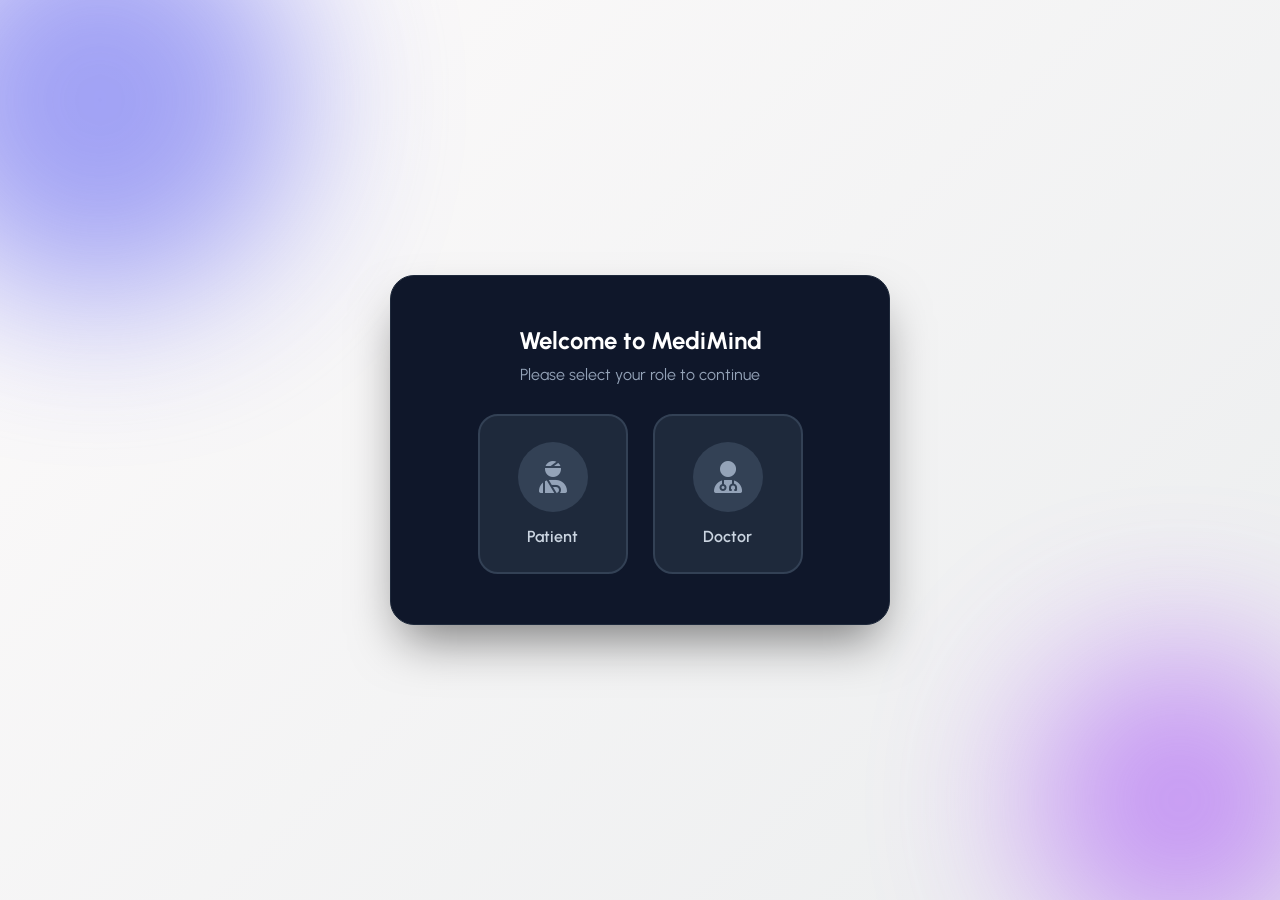
==== index.html @ 2a97b558 "login ui" ====
<!DOCTYPE html>
<html lang="en">

<head>
    <meta charset="UTF-8" />
    <meta name="viewport" content="width=device-width, initial-scale=1.0" />
    <title>MediMind | Health Dashboard</title>
    <link href="https://fonts.googleapis.com/css2?family=Urbanist:wght@400;500;600;700;800&display=swap"
        rel="stylesheet" />
    <link rel="stylesheet" href="https://cdnjs.cloudflare.com/ajax/libs/font-awesome/6.4.0/css/all.min.css" />
    <link rel="stylesheet" href="style.css" />
    <script src="https://cdn.jsdelivr.net/npm/chart.js"></script>
</head>

<body>
    <div class="app-background">
        <div class="glass-orb orb-1"></div>
        <div class="glass-orb orb-2"></div>
    </div>

    <!-- LOGIN SCREEN - REFRESHED -->
    <!-- LANDING / ROLE SELECTION SCREEN -->
    <div id="landing-view"
        style="display: flex; flex-direction: column; align-items: center; justify-content: center; height: 100vh; width: 100vw; position: absolute; top: 0; left: 0; z-index: 2000;">
        <div class="landing-card">
            <h2 style="color: white; margin-bottom: 10px; font-weight: 700;">Welcome to MediMind</h2>
            <p style="color: #94a3b8; margin-bottom: 30px;">Please select your role to continue</p>

            <div class="landing-options">
                <div class="landing-role-btn" onclick="selectInitialRole('patient')">
                    <div class="icon-circle">
                        <i class="fas fa-user-injured"></i>
                    </div>
                    <div class="landing-role-title">Patient</div>
                </div>
                <div class="landing-role-btn" onclick="selectInitialRole('doctor')">
                    <div class="icon-circle">
                        <i class="fas fa-user-md"></i>
                    </div>
                    <div class="landing-role-title">Doctor</div>
                </div>
            </div>
        </div>
    </div>

    <!-- LOGIN SCREEN - RESTORED -->
    <div id="login-screen" class="login-container" style="display: none;">
        <div id="login-view" class="glass-panel login-box">
            <div class="brand" style="justify-content: center; margin-bottom: 30px;">
                <div class="brand-logo"><i class="fas fa-heart-pulse"></i></div>
                <span>MediMind</span>
            </div>

            <h3 style="text-align: center; margin-bottom: 20px; color: var(--text-main); font-size:1.1rem;"
                id="login-subtitle">Access your health dashboard</h3>

            <div class="form-group">
                <label>Username / Mobile Number</label>
                <input type="text" id="login-user" placeholder="Enter username or mobile">
            </div>
            <div class="form-group">
                <label>Password</label>
                <input type="password" id="login-pass" placeholder="Enter password">
                <div style="text-align:right; margin-top:5px;">
                    <a href="#" onclick="forgotPassword()"
                        style="font-size:0.85rem; color:var(--primary); text-decoration:none;">Forgot Password?</a>
                </div>
            </div>

            <button class="btn-primary full-width" onclick="handleLogin()">Login (Instant Access)</button>
            <div style="text-align: center; margin-top: 20px; font-size: 0.9rem; color: var(--text-secondary);">
                New here? <a href="#" onclick="toggleAuthMode('signup')"
                    style="color:var(--primary); font-weight:700; text-decoration:none;">Create an Account</a>
            </div>
        </div>

        <!-- SIGN UP VIEW -->
        <div id="signup-view" style="display:none;">
            <h3 style="text-align: center; margin-bottom: 20px; color: var(--text-main);">Create Account</h3>

            <div class="form-group">
                <label>Full Name</label>
                <input type="text" id="reg-name" placeholder="Enter Name">
            </div>
            <div class="form-group">
                <label>Mobile Number</label>
                <input type="tel" id="reg-mobile" placeholder="Enter Mobile Number">
            </div>
            <div class="form-group">
                <label>Email Address</label>
                <input type="email" id="reg-email" placeholder="Enter Email Address">
            </div>
            <div class="form-group">
                <label>Username</label>
                <input type="text" id="reg-user" placeholder="Enter Username">
            </div>
            <div class="form-group">
                <label>Password</label>
                <input type="password" id="reg-pass" placeholder="Enter Password"
                    oninput="checkPasswordStrength('reg-pass', 'reg-strength-bar', 'reg-strength-text')">

                <div id="reg-strength-text"
                    style="font-size: 0.75rem; color: var(--text-secondary); margin-top: 4px; text-align: right; font-weight: 600;">
                </div>
            </div>
            <div class="form-group">
                <label>Confirm Password</label>
                <input type="password" id="reg-pass-confirm" placeholder="Confirm Password">
            </div>
            <div class="form-group">
                <label>I am a...</label>
                <select id="reg-role">
                    <option value="patient">Patient</option>
                    <option value="doctor">Doctor</option>
                </select>
            </div>

            <button class="btn-primary full-width" onclick="handleSignUp()">Sign Up</button>
            <div style="text-align: center; margin-top: 20px; font-size: 0.9rem; color: var(--text-secondary);">
                Already have an account? <a href="#" onclick="toggleAuthMode('login')"
                    style="color:var(--primary); font-weight:700; text-decoration:none;">Login</a>
            </div>
        </div>


    </div>
    </div>

    <div class="app-layout" id="app-layout" style="display: none;">
        <aside class="sidebar glass-panel">
            <div class="brand">
                <div class="brand-logo"><i class="fas fa-heart-pulse"></i></div>
                <span>MediMind</span>
            </div>

            <div class="menu-label">MAIN MENU</div>
            <nav class="nav-menu">
                <!-- PATIENT MENU -->
                <div id="nav-patient">
                    <button class="nav-item active" onclick="switchView('dashboard')">
                        <i class="fas fa-th-large"></i> <span>Dashboard</span>
                    </button>
                    <button class="nav-item" onclick="switchView('medical-chat')">
                        <i class="fas fa-robot"></i> <span>AI Health Chat</span>
                    </button>
                    <button class="nav-item" onclick="switchView('appointments')">
                        <i class="fas fa-user-md"></i> <span>Find Doctors</span>
                    </button>
                    <button class="nav-item" onclick="switchView('diet')">
                        <i class="fas fa-carrot"></i> <span>Diet Plan</span>
                    </button>
                    <button class="nav-item" onclick="switchView('workout')">
                        <i class="fas fa-dumbbell"></i> <span>Workouts</span>
                    </button>

                    <div class="menu-label" style="margin-top: 20px;">Wellness</div>
                    <button class="nav-item" onclick="switchView('wearables')">
                        <i class="fas fa-heart-pulse"></i> <span>Wearables</span>
                    </button>
                    <button class="nav-item" onclick="switchView('bmi')">
                        <i class="fas fa-weight"></i> <span>BMI Calculator</span>
                    </button>
                    <button class="nav-item" onclick="switchView('hydration')">
                        <i class="fas fa-tint"></i> <span>Hydration</span>
                    </button>
                    <button class="nav-item" onclick="switchView('mood')">
                        <i class="fas fa-smile"></i> <span>Mood Tracker</span>
                    </button>
                    <button class="nav-item" onclick="switchView('sleep')">
                        <i class="fas fa-bed"></i> <span>Sleep Calculator</span>
                    </button>
                    <button class="nav-item" onclick="switchView('lab')">
                        <i class="fas fa-flask"></i> <span>Lab Analyzer</span>
                    </button>

                    <div class="menu-label" style="margin-top: 20px;">Account</div>
                    <button class="nav-item" onclick="switchView('history')">
                        <i class="fas fa-history"></i> <span>History</span>
                    </button>
                    <button class="nav-item" onclick="switchView('habits')">
                        <i class="fas fa-fire"></i> <span>Daily Habits</span>
                    </button>
                </div>

                <!-- DOCTOR MENU -->
                <div id="nav-doctor" style="display: none;">
                    <button class="nav-item active" onclick="switchView('doctor-dashboard')">
                        <i class="fas fa-columns"></i> <span>Dashboard</span>
                    </button>

                    <div class="menu-label" style="margin-top: 20px;">TOOLS</div>
                    <button class="nav-item" onclick="switchView('doctor-symptom-analyser')">
                        <i class="fas fa-stethoscope"></i> <span>Symptom Analyser</span>
                    </button>
                    <button class="nav-item" onclick="switchView('medical-chat')">
                        <i class="fas fa-robot"></i> <span>AI Health Chat</span>
                    </button>

                    <div class="menu-label" style="margin-top: 20px;">Management</div>
                    <button class="nav-item" onclick="switchView('doc-patients')">
                        <i class="fas fa-users"></i> <span>My Patients</span>
                    </button>
                    <button class="nav-item" onclick="switchView('doc-schedule')">
                        <i class="fas fa-calendar-alt"></i> <span>Schedule</span>
                    </button>
                </div>

                <div style="margin-top: auto; padding-top: 20px; border-top: 1px solid rgba(255,255,255,0.3);">
                    <button class="nav-item" onclick="handleLogout()" style="color: #ef4444;">
                        <i class="fas fa-sign-out-alt"></i> <span>Logout</span>
                    </button>
                </div>
            </nav>



            <div class="sidebar-footer">
                <!-- SOS Removed -->
            </div>
        </aside>

        <main class="main-content">
            <header class="topbar glass-panel-sm">
                <div class="greeting">
                    <h1 id="page-title">Dashboard</h1>
                    <p id="page-subtitle">Your Health Overview</p>
                </div>
                <div class="user-actions">
                    <button class="icon-btn"><i class="fas fa-bell"></i></button>
                    <div class="user-profile" onclick="switchView('profile')">
                        <img src="https://ui-avatars.com/api/?name=Admin+User&background=6366f1&color=fff" alt="User" />
                    </div>
                </div>
            </header>

            <!-- DASHBOARD (SYMPTOM CHECKER) -->
            <section id="view-dashboard" class="view-section active">
                <!-- NEW: DASHBOARD SUMMARY WIDGETS -->
                <div class="dashboard-stats">
                    <div class="stat-card" onclick="switchView('hydration')">
                        <div class="stat-icon icon-blue"><i class="fas fa-tint"></i></div>
                        <div class="stat-info">
                            <span class="stat-value" id="dash-water">0/8</span>
                            <span class="stat-label">Hydration</span>
                        </div>
                    </div>
                    <div class="stat-card" onclick="switchView('mood')">
                        <div class="stat-icon icon-yellow"><i class="fas fa-smile"></i></div>
                        <div class="stat-info">
                            <span class="stat-value" id="dash-mood">-</span>
                            <span class="stat-label">Last Mood</span>
                        </div>
                    </div>
                </div>

                <div class="glass-panel input-container">
                    <div class="input-header">
                        <i class="fas fa-stethoscope"></i>
                        <span>Describe Your Symptoms</span>
                    </div>
                    <div class="textarea-wrapper">
                        <textarea id="symptoms"
                            placeholder="e.g. I have a severe headache, sensitivity to light, and nausea..."></textarea>
                        <button id="btn-mic" class="btn-mic" title="Start Voice Input" onclick="toggleVoiceInput()">
                            <i class="fas fa-microphone"></i>
                        </button>
                    </div>
                    <div class="input-actions">
                        <button class="btn-primary" onclick="analyzeSymptoms()">
                            Run Analysis <i class="fas fa-arrow-right"></i>
                        </button>
                    </div>
                </div>

                <div id="loader" class="loader">
                    <div class="spinner"></div>
                    <span>Consulting Knowledge Graph...</span>
                </div>

                <div id="results-container" class="results-grid"></div>
            </section>

            <!-- AI HEALTH CHAT -->
            <section id="view-medical-chat" class="view-section" style="display: none">
                <div class="glass-panel chat-container">
                    <div class="chat-window" id="chat-window">
                        <button class="btn-back" onclick="switchView('dashboard')"><i class="fas fa-arrow-left"></i>
                            Back</button>
                        <div class="message ai-message">
                            <div class="msg-avatar"><i class="fas fa-robot"></i></div>
                            <div class="msg-content">Hello! I'm MediMind AI. Ask me any general health questions.
                                Note:
                                I am an AI, not a doctor.</div>
                        </div>
                    </div>
                    <div class="chat-input-area">
                        <input type="text" id="chat-input" placeholder="Ask a health question..."
                            onkeypress="handleChatEnter(event)">
                        <button class="btn-send" onclick="sendChatMessage()"><i class="fas fa-paper-plane"></i></button>
                    </div>
                </div>
            </section>


            <!-- BMI CALCULATOR -->
            <section id="view-bmi" class="view-section" style="display: none">
                <div class="glass-panel tool-card">
                    <div class="tool-content">
                        <button class="btn-back" onclick="switchView('dashboard')" style="align-self: flex-start;"><i
                                class="fas fa-arrow-left"></i> Back</button>
                        <div class="tool-icon"><i class="fas fa-weight-scale"></i></div>
                        <h2>BMI Calculator</h2>
                        <p>Check your Body Mass Index (BMI) to confirm if you are in a healthy weight range.</p>

                        <div class="form-row">
                            <div class="form-group">
                                <label>Height (cm)</label>
                                <input type="number" id="bmi-height" placeholder="e.g. 175">
                            </div>
                            <div class="form-group">
                                <label>Weight (kg)</label>
                                <input type="number" id="bmi-weight" placeholder="e.g. 70">
                            </div>
                        </div>
                        <button class="btn-primary full-width" onclick="calculateBMI()">Calculate BMI</button>

                        <div id="bmi-result" class="result-box" style="display:none;">
                            <span id="bmi-value" class="big-number">--</span>
                            <span id="bmi-category" class="status-badge">--</span>
                        </div>
                    </div>
                </div>
            </section>

            <!-- HYDRATION TRACKER -->
            <section id="view-hydration" class="view-section" style="display: none">
                <div class="glass-panel tool-card">
                    <div class="tool-content">
                        <button class="btn-back" onclick="switchView('dashboard')" style="align-self: flex-start;"><i
                                class="fas fa-arrow-left"></i> Back</button>
                        <div class="tool-icon"><i class="fas fa-tint"></i></div>
                        <h2>Daily Hydration</h2>
                        <p>Stay hydrated! Tracking your water intake helps improve energy and focus.</p>

                        <div class="hydration-circle">
                            <div class="wave"></div>
                            <div class="hydration-info">
                                <span id="water-count" class="water-number">0</span>
                                <span class="water-label">/ 8 Glasses</span>
                            </div>
                        </div>

                        <div class="control-row">
                            <button class="btn-circle btn-minus" onclick="updateWater(-1)"><i
                                    class="fas fa-minus"></i></button>
                            <button class="btn-circle btn-plus" onclick="updateWater(1)"><i
                                    class="fas fa-plus"></i></button>
                        </div>
                    </div>
                </div>
            </section>

            <!-- MOOD TRACKER -->
            <section id="view-mood" class="view-section" style="display: none">
                <div class="glass-panel tool-card">
                    <div class="tool-content">
                        <button class="btn-back" onclick="switchView('dashboard')" style="align-self: flex-start;"><i
                                class="fas fa-arrow-left"></i> Back</button>
                        <div class="tool-icon"><i class="fas fa-smile-beam"></i></div>
                        <h2>How are you feeling?</h2>
                        <p>Track your mood to see patterns over time.</p>

                        <div class="mood-selector">
                            <button class="mood-btn" onclick="logMood('great')">
                                <span class="emoji">🤩</span>
                                <span>Great</span>
                            </button>
                            <button class="mood-btn" onclick="logMood('good')">
                                <span class="emoji">🙂</span>
                                <span>Good</span>
                            </button>
                            <button class="mood-btn" onclick="logMood('okay')">
                                <span class="emoji">😐</span>
                                <span>Okay</span>
                            </button>
                            <button class="mood-btn" onclick="logMood('bad')">
                                <span class="emoji">😔</span>
                                <span>Bad</span>
                            </button>
                            <button class="mood-btn" onclick="logMood('awful')">
                                <span class="emoji">😫</span>
                                <span>Awful</span>
                            </button>
                        </div>

                        <div id="mood-history" class="mood-history-list">
                            <!-- History injected here -->
                        </div>

                        <!-- NEW: MOOD STATS -->
                        <div class="mood-stats-container"
                            style="margin-top: 30px; padding-top: 20px; border-top: 1px solid #e2e8f0;">
                            <h3>Mood Trends (Last 50 Entries)</h3>
                            <div id="mood-chart" class="simple-bar-chart">
                                <!-- Bars injected via JS -->
                            </div>
                        </div>
                    </div>
                </div>
            </section>

            <!-- DOCTOR SYMPTOM ANALYSER -->
            <section id="view-doctor-symptom-analyser" class="view-section" style="display: none">
                <div style="margin-bottom: 30px;">
                    <h1 style="font-size: 2rem; font-weight: 800; color: var(--text-main);">Symptom Analyser</h1>
                    <p style="color: var(--text-secondary);">AI-Powered Diagnostic Assistance</p>
                </div>

                <div class="glass-panel input-container">
                    <div class="input-header">
                        <i class="fas fa-stethoscope"></i>
                        <span>Describe Patient Symptoms</span>
                    </div>
                    <div class="textarea-wrapper">
                        <textarea id="doc-symptoms"
                            placeholder="e.g. Patient presents with severe headache, sensitivity to light, and nausea..."></textarea>
                        <button id="doc-btn-mic" class="btn-mic" title="Start Voice Input"
                            onclick="toggleVoiceInput('doc')">
                            <i class="fas fa-microphone"></i>
                        </button>
                    </div>
                    <div class="input-actions">
                        <button class="btn-primary" onclick="analyzeSymptoms('doc')">
                            Run Analysis <i class="fas fa-arrow-right"></i>
                        </button>
                    </div>
                </div>

                <div id="doc-loader" class="loader">
                    <div class="spinner"></div>
                    <span>Consulting Knowledge Graph...</span>
                </div>

                <div id="doc-results-container" class="results-grid"></div>
            </section>

            <!-- HISTORY -->
            <section id="view-history" class="view-section" style="display: none">
                <div class="glass-panel history-panel">
                    <button class="btn-back" onclick="switchView('dashboard')" style="margin: 20px 0 0 20px;"><i
                            class="fas fa-arrow-left"></i> Back</button>
                    <div class="panel-header">
                        <h2>Recent Consultations</h2>
                        <button class="btn-clear" onclick="clearHistory()">
                            Clear All
                        </button>
                    </div>
                    <div id="full-history-list" class="full-history-grid"></div>
                </div>
            </section>

            <!-- PROFILE (Fully Functional) -->
            <section id="view-profile" class="view-section" style="display: none">
                <div class="glass-panel profile-card">
                    <button class="btn-back" onclick="switchView('dashboard')" style="margin-bottom: 20px;"><i
                            class="fas fa-arrow-left"></i> Back</button>
                    <div class="profile-header-edit">
                        <div class="profile-avatar-container">
                            <img src="https://ui-avatars.com/api/?name=User&background=6366f1&color=fff&size=128"
                                id="profile-img-lg" class="profile-img" />
                        </div>
                        <div class="profile-title-block">
                            <h2 id="profile-name-display">Guest User</h2>
                            <span class="badge-pro">Free Plan</span>
                        </div>
                    </div>

                    <div class="profile-form">
                        <div class="form-row">
                            <div class="form-group">
                                <label>Full Name</label>
                                <input type="text" id="p-name" placeholder="Enter your name">
                            </div>
                            <div class="form-group">
                                <label>Age</label>
                                <input type="number" id="p-age" placeholder="Years">
                            </div>
                        </div>
                        <div class="form-row">
                            <div class="form-group">
                                <label>Blood Group</label>
                                <select id="p-blood">
                                    <option value="">Select...</option>
                                    <option value="A+">A+</option>
                                    <option value="A-">A-</option>
                                    <option value="B+">B+</option>
                                    <option value="B-">B-</option>
                                    <option value="O+">O+</option>
                                    <option value="O-">O-</option>
                                    <option value="AB+">AB+</option>
                                    <option value="AB-">AB-</option>
                                </select>
                            </div>
                            <div class="form-group">
                                <label>Email</label>
                                <input type="email" id="p-email" placeholder="email@example.com">
                            </div>
                        </div>
                        <div class="form-group">
                            <label>Medical Allergies / Notes</label>
                            <textarea id="p-notes" style="height: 80px;"
                                placeholder="Penicillin, Peanuts, etc..."></textarea>
                        </div>

                        <button class="btn-primary full-width" onclick="saveProfile()">Save Profile Changes</button>
                        <button class="btn-outline full-width" style="margin-top:15px;" onclick="exportHealthReport()">
                            <i class="fas fa-file-download"></i> Download Health Report
                        </button>
                    </div>
                </div>
            </section>

            <!-- DIET PLAN -->
            <section id="view-diet" class="view-section" style="display: none">
                <div class="glass-panel tool-card">
                    <div class="tool-content">
                        <button class="btn-back" onclick="switchView('dashboard')" style="align-self: flex-start;"><i
                                class="fas fa-arrow-left"></i> Back</button>
                        <div class="tool-icon"><i class="fas fa-carrot"></i></div>
                        <h2>AI Nutritionist</h2>
                        <p>Get a personalized 7-day meal plan based on your health goals.</p>

                        <div class="form-row">
                            <div class="form-group">
                                <label>Goal</label>
                                <select id="diet-goal">
                                    <option value="Lose Weight">Lose Weight</option>
                                    <option value="Muscle Gain">Muscle Gain</option>
                                    <option value="Healthy Living">Healthy Living</option>
                                </select>
                            </div>
                            <div class="form-group">
                                <label>Preferences</label>
                                <input type="text" id="diet-pref" placeholder="e.g. Veg, Keto...">
                            </div>
                        </div>
                        <button class="btn-primary full-width" onclick="generateDiet()">Generate Plan</button>

                        <div id="diet-result" class="results-grid" style="margin-top:30px; width:100%;">
                            <!-- Plans go here -->
                        </div>
                    </div>
                </div>
            </section>

            <!-- WORKOUT PLAN -->
            <section id="view-workout" class="view-section" style="display: none">
                <div class="glass-panel tool-card">
                    <div class="tool-content">
                        <button class="btn-back" onclick="switchView('dashboard')" style="align-self: flex-start;"><i
                                class="fas fa-arrow-left"></i> Back</button>
                        <div class="tool-icon"><i class="fas fa-dumbbell"></i></div>
                        <h2>Personal Coach</h2>
                        <p>Create a custom workout routine tailored to your equipment.</p>

                        <div class="form-row">
                            <div class="form-group">
                                <label>Fitness Level</label>
                                <select id="work-level">
                                    <option value="Beginner">Beginner</option>
                                    <option value="Intermediate">Intermediate</option>
                                    <option value="Advanced">Advanced</option>
                                </select>
                            </div>
                            <div class="form-group">
                                <label>Equipment</label>
                                <select id="work-equip">
                                    <option value="None (Bodyweight)">No Equipment</option>
                                    <option value="Dumbbells">Dumbbells</option>
                                    <option value="Full Gym">Full Gym</option>
                                </select>
                            </div>
                        </div>
                        <button class="btn-primary full-width" onclick="generateWorkout()">Create Routine</button>

                        <div id="workout-result" class="results-grid" style="margin-top:30px; width:100%;">
                            <!-- Plans go here -->
                        </div>
                    </div>
                </div>
            </section>

            <!-- WEARABLES DASHBOARD -->
            <section id="view-wearables" class="view-section" style="display: none">
                <div class="glass-panel">
                    <button class="btn-back" onclick="switchView('dashboard')" style="margin-bottom:15px;"><i
                            class="fas fa-arrow-left"></i> Back</button>
                    <h3><i class="fas fa-watch"></i> Device Sync</h3>
                    <p style="color:var(--text-secondary); margin-bottom:20px;">Connected to: <strong>Mock Fitbit
                            Versa
                            4</strong></p>

                    <div class="dashboard-stats">
                        <div class="stat-card">
                            <div class="stat-icon icon-blue"><i class="fas fa-shoe-prints"></i></div>
                            <div class="stat-info">
                                <span class="stat-value" id="wear-steps">8,432</span>
                                <span class="stat-label">Steps Today</span>
                            </div>
                        </div>
                        <div class="stat-card">
                            <div class="stat-icon icon-purple"><i class="fas fa-moon"></i></div>
                            <div class="stat-info">
                                <span class="stat-value" id="wear-sleep">7h 12m</span>
                                <span class="stat-label">Sleep</span>
                            </div>
                        </div>
                    </div>

                    <div class="glass-panel-sm" style="padding:20px; text-align:center; margin-top:20px;">
                        <div style="font-size:3rem; font-weight:900; color:#ef4444;" id="wear-hr">72</div>
                        <div style="color:var(--text-secondary); text-transform:uppercase; font-weight:700;">Heart
                            Rate
                            (BPM)</div>
                        <div style="height: 300px; width: 100%; margin-top: 20px;">
                            <canvas id="hrChart"></canvas>
                        </div>
                    </div>

                </div>
            </section>

            <!-- DOCTOR APPOINTMENTS -->
            <section id="view-appointments" class="view-section" style="display: none">
                <div class="glass-panel" style="padding: 20px;">
                    <button class="btn-back" onclick="switchView('dashboard')" style="margin-bottom:15px;"><i
                            class="fas fa-arrow-left"></i> Back</button>
                    <div class="search-bar">
                        <input type="text" placeholder="Search by specialty (e.g. Cardiologist)..." id="doc-search"
                            onkeyup="filterDoctors()">
                        <i class="fas fa-search search-icon"></i>
                    </div>
                    <div id="doctor-list" class="doctor-grid">
                        <!-- Doctors injected via JS -->
                    </div>
                </div>

                <div class="glass-panel" style="margin-top: 30px; padding: 20px;">
                    <h3>Your Appointments</h3>
                    <div id="appointment-list">
                        <!-- Booked appointments -->
                    </div>
                </div>
            </section>

            <!-- HABITS TRACKER -->
            <section id="view-habits" class="view-section" style="display: none">
                <div class="glass-panel tool-card">
                    <div class="tool-content">
                        <button class="btn-back" onclick="switchView('dashboard')" style="align-self: flex-start;"><i
                                class="fas fa-arrow-left"></i> Back</button>
                        <div class="tool-icon"><i class="fas fa-fire-alt" style="color:#ef4444;"></i></div>
                        <h2>Daily Healthy Habits</h2>
                        <p>Build consistency. Keep the fire burning!</p>

                        <div
                            style="display:flex; justify-content:space-between; align-items:center; margin-bottom:20px; background: rgba(255,255,255,0.5); padding:15px; border-radius:15px;">
                            <div>
                                <span style="font-size:0.9rem; color:var(--text-secondary);">Current Streak</span>
                                <div style="font-size:1.5rem; font-weight:800; color:#ef4444;" id="total-streak">0
                                    Days
                                </div>
                            </div>
                            <i class="fas fa-fire" style="font-size:2.5rem; color:#ef4444; opacity:0.8;"></i>
                        </div>

                        <div class="input-actions" style="margin-bottom:20px;">
                            <input type="text" id="new-habit-input" placeholder="New habit (e.g. Read 10 pages)"
                                style="padding:10px; border-radius:10px; border:1px solid #ddd; flex:1;">
                            <button class="btn-primary" onclick="addHabit()" style="width:auto;"><i
                                    class="fas fa-plus"></i></button>
                        </div>

                        <div id="habits-list" class="habits-grid">
                            <!-- Habits Injected Here -->
                        </div>
                    </div>
                </div>
            </section>

            <!-- SLEEP CALCULATOR -->
            <section id="view-sleep" class="view-section" style="display: none">
                <div class="glass-panel tool-card">
                    <div class="tool-content">
                        <button class="btn-back" onclick="switchView('dashboard')" style="align-self: flex-start;"><i
                                class="fas fa-arrow-left"></i> Back</button>
                        <div class="tool-icon"><i class="fas fa-moon" style="color:#6366f1;"></i></div>
                        <h2>Sleep Cycle Calculator</h2>
                        <p>Wake up feeling refreshed by sleeping in 90-minute cycles.</p>

                        <div class="card-toggle-row" style="display:flex; gap:10px; margin-bottom:20px; width:100%;">
                            <button class="btn-outline active" id="btn-wake-at" onclick="toggleSleepMode('wake-at')"
                                style="flex:1;">I want to wake at...</button>
                            <button class="btn-outline" id="btn-sleep-now" onclick="toggleSleepMode('sleep-now')"
                                style="flex:1;">I'm sleeping now</button>
                        </div>

                        <div id="sleep-input-container">
                            <label>Wake Up Time</label>
                            <input type="time" id="wake-time"
                                style="width:100%; padding:15px; border-radius:10px; border:1px solid #ccc; font-size:1.2rem; margin-bottom:15px;">
                            <button class="btn-primary full-width" onclick="calculateSleep()">Calculate Best
                                Bedtimes</button>
                        </div>

                        <div id="sleep-results" class="results-grid" style="margin-top:20px;"></div>
                    </div>
                </div>
            </section>

            <!-- LAB REPORT ANALYZER -->
            <section id="view-lab" class="view-section" style="display: none">
                <div style="max-width: 1200px; margin: 0 auto;">
                    <button class="btn-back" onclick="switchView('dashboard')" style="margin-bottom:20px;"><i
                            class="fas fa-arrow-left"></i> Back</button>

                    <div class="premium-header">
                        <div class="premium-title">"Let Food and Movement be thy Medicine"</div>
                        <div class="premium-subtitle">Interpret reports not just for sickness, but for <strong
                                style="color:var(--primary)">wellness optimization</strong>.</div>
                    </div>

                    <div class="upload-container" id="upload-box" onclick="document.getElementById('lab-file').click()">
                        <input type="file" id="lab-file" accept=".txt,.pdf" hidden onchange="handleFileSelect(this)">
                        <div class="upload-icon"><i class="fas fa-file-medical-alt"></i></div>
                        <div class="upload-text" id="upload-label">Upload Lab Report (PDF/TXT)</div>
                        <p style="color:var(--text-secondary); font-size:0.9rem; margin-top:10px;">Supported formats:
                            PDF, Plain Text</p>
                    </div>

                    <div style="text-align: center; margin-bottom: 40px;">
                        <button class="btn-analysis" onclick="triggerLabAnalysis()">
                            Run Analysis <i class="fas fa-magic"></i>
                        </button>
                    </div>

                    <div id="lab-loader" class="loader" style="display:none;">
                        <div class="spinner"></div>
                        <span style="font-size:1.1rem;">AI is analyzing your biomarkers...</span>
                    </div>

                    <!-- RESULTS CONTAINER -->
                    <div id="lab-result" style="display:none; animation: fadeIn 0.5s ease;">

                        <!-- Summary -->
                        <div class="glass-panel"
                            style="padding: 30px; margin-bottom: 40px; border-left: 6px solid var(--secondary);">
                            <h3 style="margin-bottom:15px; font-size:1.4rem; color:var(--text-main);">Wellness
                                Interpretation</h3>
                            <p id="lab-summary"
                                style="line-height:1.8; color:var(--text-secondary); font-size:1.05rem;"></p>
                        </div>

                        <!-- Findings Grid -->
                        <h3 style="margin-bottom:20px; font-weight:800; color:var(--text-main); font-size:1.5rem;">Key
                            Biomarkers</h3>
                        <div id="lab-findings-grid" class="lab-grid"></div>

                        <!-- Rx Section -->
                        <h3 style="margin:40px 0 20px; font-weight:800; color:var(--text-main); font-size:1.5rem;">Your
                            Wellness Prescription</h3>
                        <div style="display:grid; grid-template-columns: 1fr 1fr; gap:20px;">
                            <!-- Diet -->
                            <div class="glass-panel"
                                style="padding: 24px; background: linear-gradient(145deg, rgba(255,255,255,0.6), rgba(220, 252, 231, 0.4)); border: 1px solid rgba(255,255,255,0.6);">
                                <h3
                                    style="color:#15803d; margin-bottom:15px; display:flex; align-items:center; gap:10px;">
                                    <i class="fas fa-carrot"></i> Food as Medicine
                                </h3>
                                <div id="lab-diet-list"></div>
                            </div>

                            <!-- Movement -->
                            <div id="movement-panel" class="glass-panel"
                                style="padding: 24px; background: linear-gradient(145deg, rgba(255,255,255,0.6), rgba(224, 242, 254, 0.4)); border: 1px solid rgba(255,255,255,0.6); cursor: pointer; transition: 0.3s;"
                                onmouseover="this.style.transform='scale(1.02)'"
                                onmouseout="this.style.transform='scale(1)'" onclick="openMovementModal()">
                                <h3
                                    style="color:#0369a1; margin-bottom:15px; display:flex; align-items:center; gap:10px;">
                                    <i class="fas fa-running"></i> Movement as Medicine <span
                                        style="font-size:0.7rem; background:white; padding:2px 8px; border-radius:10px; color:#0369a1; box-shadow:0 2px 5px rgba(0,0,0,0.05);">Click
                                        to view plan</span>
                                </h3>
                                <div id="lab-movement-list"></div>
                            </div>
                        </div>

                        <div
                            style="text-align:center; margin-top:50px; font-size:0.85rem; color:var(--text-secondary); padding-bottom:30px;">
                            <i class="fas fa-info-circle"></i> Disclaimer: This analysis is generated by AI for
                            informational purposes only. It is not a medical diagnosis. Please consult a healthcare
                            professional.
                        </div>
                    </div>
                </div>
            </section>

            <section id="view-book-appointment" class="view-section" style="display: none">
                <div class="glass-panel tool-card">
                    <div class="tool-content">
                        <button class="btn-back" onclick="switchView('dashboard')" style="align-self: flex-start;"><i
                                class="fas fa-arrow-left"></i> Back</button>
                        <div class="tool-icon icon-blue"><i class="fas fa-calendar-plus"></i></div>
                        <h2>Book Appointment</h2>
                        <p>Schedule a consultation with our available specialists.</p>

                        <div class="form-group" style="margin-top: 20px;">
                            <label>Select Doctor</label>
                            <select id="book-doctor">
                                <option value="Dr. Sarah Smith">Dr. Sarah Smith (General Physician)</option>
                                <option value="Dr. James Wilson">Dr. James Wilson (Cardiologist)</option>
                                <option value="Dr. Linda Ray">Dr. Linda Ray (Dermatologist)</option>
                            </select>
                        </div>
                        <div class="form-group">
                            <label>Date & Time</label>
                            <input type="datetime-local" id="book-date">
                        </div>
                        <div class="form-group">
                            <label>Reason for Visit</label>
                            <textarea id="book-reason" placeholder="Describe your symptoms..."
                                style="height: 80px;"></textarea>
                        </div>

                        <button class="btn-primary full-width" onclick="confirmManualBooking()">Confirm Booking</button>
                    </div>
                </div>
                <div class="glass-panel" style="padding: 25px; margin-top: 30px;">
                    <div class="panel-header" style="margin-bottom: 20px;">
                        <h3><i class="fas fa-users-medical"></i> Patient Directory</h3>
                        <div style="position: relative;">
                            <input type="text" placeholder="Search patients..."
                                style="padding: 8px 30px 8px 15px; border-radius: 20px; border: 1px solid #e2e8f0; font-size: 0.9rem;">
                            <i class="fas fa-search"
                                style="position: absolute; right: 12px; top: 50%; transform: translateY(-50%); color: #94a3b8; font-size: 0.8rem;"></i>
                        </div>
                    </div>

                    <div id="doctor-patient-list" class="patient-list">
                        <!-- Populated by JS -->
                        <div style="text-align:center; color:var(--text-secondary); padding: 20px;">Loading
                        </div>
                    </div> <!-- End patient list -->
                </div> <!-- End glass panel -->
            </section> <!-- End view-appointments -->

            <section id="view-doctor-dashboard" class="view-section" style="display: none">


                <!-- Welcome & Stats -->
                <div style="margin-bottom: 30px;">
                    <div style="margin-bottom: 30px;">
                        <h1 style="font-size: 2rem; font-weight: 800; color: var(--primary); margin-bottom: 5px;">Doctor
                            Dashboard</h1>
                        <p style="color: var(--text-secondary);">Manage Patients & Appointments</p>
                    </div>

                    <div style="margin-bottom: 20px;">
                        <!-- Duplicate header and Greeting - Keeping only Greeting as per user request to remove duplicate -->
                        <p style="color: var(--text-secondary); font-size: 0.9rem;">Welcome back, <span
                                style="font-weight: 700; color: var(--primary);">Dr. Sarah Smith</span>.</p>
                    </div>

                    <div class="dashboard-stats" style="grid-template-columns: repeat(3, 1fr);">
                        <!-- Appointments -->
                        <div class="stat-card" onclick="filterDoctorDashboard('appointments')">
                            <div class="stat-icon icon-blue">
                                <i class="far fa-calendar-check"></i>
                            </div>
                            <div class="stat-info">
                                <div class="stat-value" id="doc-stat-appt">3</div>
                                <div class="stat-label">Appointments</div>
                            </div>
                        </div>

                        <!-- Pending Reviews -->
                        <div class="stat-card" onclick="filterDoctorDashboard('reviews')">
                            <div class="stat-icon icon-purple">
                                <i class="fas fa-user-check"></i>
                            </div>
                            <div class="stat-info">
                                <div class="stat-value" id="doc-stat-review">5</div>
                                <div class="stat-label">Pending Reviews</div>
                            </div>
                        </div>

                        <!-- Urgent Cases -->
                        <div class="stat-card" onclick="filterDoctorDashboard('urgent')">
                            <div class="stat-icon"
                                style="background: white; color: #ef4444; font-size: 1.8rem; box-shadow: none;">
                                <i class="fas fa-exclamation-triangle"></i>
                            </div>
                            <div class="stat-info">
                                <div class="stat-value" id="doc-stat-urgent">3</div>
                                <div class="stat-label">Urgent Cases</div>
                            </div>
                        </div>
                    </div>
                </div>

                <!-- Upcoming Appointments -->
                <div style="margin-top: 30px;">
                    <div
                        style="display: flex; justify-content: space-between; align-items: center; margin-bottom: 25px;">
                        <div style="display: flex; align-items: center; gap: 10px;">
                            <i class="far fa-calendar-check" style="font-size: 1.2rem; color: var(--text-main);"></i>
                            <h3 id="doc-list-title" style="margin: 0; color: var(--text-main); font-size: 1.2rem;">All
                                Upcoming Appointments
                            </h3>
                        </div>
                        <button class="btn-outline" onclick="switchView('doc-schedule')"
                            style="border: 2px solid #6366f1; color: #6366f1; padding: 8px 18px; border-radius: 20px; background: transparent; font-weight: 700; font-size: 0.85rem; cursor: pointer; transition:0.2s;">
                            View Calendar
                        </button>
                    </div>

                    <div id="doc-upcoming-list"
                        style="display: flex; gap: 20px; overflow-x: auto; padding-bottom: 15px; width: 100%;">
                        <!-- Cards will be injected by JS -->
                    </div>
                </div>
            </section>

            <!-- SOS OVERLAY REMOVED -->

            <!-- TOAST CONTAINER -->
            <div id="toast-container" class="toast-container"></div>

            <!-- MY PATIENTS VIEW -->
            <section id="view-doc-patients" class="view-section" style="display: none">
                <div class="glass-panel" style="padding: 25px;">
                    <div class="panel-header" style="margin-bottom: 20px;">
                        <h3><i class="fas fa-users-medical"></i> All Patients Directory</h3>
                        <div style="position: relative; width: 300px;">
                            <input type="text" id="patient-search-full" placeholder="Search patients..."
                                onkeyup="filterPatients('full')"
                                style="width:100%; padding: 10px 40px 10px 15px; border-radius: 20px; border: 1px solid #e2e8f0; font-size: 0.95rem;">
                            <i class="fas fa-search"
                                style="position: absolute; right: 15px; top: 50%; transform: translateY(-50%); color: #94a3b8;"></i>
                        </div>
                    </div>

                    <div id="full-patient-list" class="doctor-grid"
                        style="grid-template-columns: repeat(auto-fill, minmax(400px, 1fr));">
                        <!-- Populated by JS -->
                    </div>
                </div>
            </section>

            <!-- SCHEDULE VIEW (CALENDAR) -->
            <section id="view-doc-schedule" class="view-section" style="display: none">
                <div class="glass-panel" style="padding: 30px;">
                    <div style="display:flex; justify-content:space-between; align-items:center; margin-bottom: 25px;">
                        <h2 id="cal-month-year" style="margin:0; font-size: 1.8rem; color:var(--text-main);">Month Year
                        </h2>
                        <div style="display:flex; gap:10px;">
                            <button class="btn-outline" onclick="openEventModal()"><i class="fas fa-plus"></i> Add
                                Event</button>
                            <div style="display:flex; gap:5px;">
                                <button class="btn-circle" onclick="changeMonth(-1)"><i
                                        class="fas fa-chevron-left"></i></button>
                                <button class="btn-circle" onclick="changeMonth(1)"><i
                                        class="fas fa-chevron-right"></i></button>
                            </div>
                        </div>
                    </div>

                    <div class="calendar-grid-header"
                        style="display:grid; grid-template-columns: repeat(7, 1fr); text-align:center; font-weight:700; color:var(--text-secondary); margin-bottom:15px; font-size: 0.9rem; text-transform: uppercase;">
                        <div>Sun</div>
                        <div>Mon</div>
                        <div>Tue</div>
                        <div>Wed</div>
                        <div>Thu</div>
                        <div>Fri</div>
                        <div>Sat</div>
                    </div>
                    <div id="calendar-days" class="calendar-grid"
                        style="display:grid; grid-template-columns: repeat(7, 1fr); gap: 10px;">
                        <!-- Injected JS -->
                    </div>

                    <div id="calendar-day-details"
                        style="margin-top:25px; border-top:1px solid #f1f5f9; padding-top:20px; min-height:50px;">

                    </div>
                </div>
            </section>

            <!-- SUCCESS MODAL (App Popup) -->
            <div id="success-modal" class="modal-overlay">
                <div class="modal-box">
                    <div class="modal-icon"><i class="fas fa-check-circle" style="color: #22c55e;"></i></div>
                    <h2 id="success-title">Success!</h2>
                    <div class="modal-body" id="success-message" style="text-align: center;">
                        Action completed successfully.
                    </div>
                    <button class="btn-primary full-width" onclick="closeSuccessModal()">Awesome</button>
                </div>
            </div>

            <!-- DATE INPUT MODAL -->
            <div id="date-modal" class="modal-overlay">
                <div class="modal-box">
                    <div class="modal-icon"><i class="far fa-calendar-alt" style="color: var(--primary);"></i></div>
                    <h2>Schedule Visit</h2>
                    <p style="margin-bottom: 20px; color: var(--text-secondary);">When would you like to see <span
                            id="modal-doc-name" style="font-weight:700;">the doctor</span>?</p>
                    <input type="text" id="appt-date-input" placeholder="Tomorrow at 10 AM"
                        style="width: 100%; padding: 12px; border: 1px solid #e2e8f0; border-radius: 10px; margin-bottom: 20px;">
                    <div style="display: flex; gap: 10px;">
                        <button class="btn-outline" style="flex:1; justify-content:center;"
                            onclick="closeDateModal()">Cancel</button>
                        <button class="btn-primary" style="flex:1; justify-content:center;"
                            onclick="confirmAppointment()">Confirm</button>
                    </div>
                </div>
            </div>



            <!-- AI CAUTION MODAL -->
            <div id="ai-caution-modal" class="modal-overlay">
                <div class="modal-box">
                    <div class="modal-icon"><i class="fas fa-robot" style="color: var(--secondary);"></i></div>
                    <h2>AI Medical Caution</h2>
                    <div class="modal-body">
                        <p><strong>This analysis is generated by Artificial Intelligence.</strong></p>
                        <ul>
                            <li>AI can make mistakes (hallucinations).</li>
                            <li>This is NOT a substitute for professional medical advice.</li>
                            <li>Always cross-check results with your actual lab report and doctor.</li>
                        </ul>
                    </div>
                    <div style="display:flex; gap:10px;">
                        <button class="btn-outline full-width" onclick="closeCautionModal()">Cancel</button>
                        <button class="btn-primary full-width" onclick="proceedAnalysis()">Proceed</button>
                    </div>
                </div>
            </div>

            <!-- Patient Detail Modal -->
            <div id="patient-modal" class="modal-overlay">
                <div class="modal-box" style="max-width: 600px; text-align: left;">
                    <div class="modal-header"
                        style="display:flex; justify-content:space-between; align-items:center; margin-bottom:20px;">
                        <h2 id="modal-patient-name" style="margin:0;">Patient Name</h2>
                        <span class="close-modal" onclick="closePatientModal()"
                            style="font-size:1.5rem; cursor:pointer;">&times;</span>
                    </div>
                    <div class="modal-body" id="modal-patient-body">
                        <!-- Details -->
                    </div>
                    <div class="modal-footer" style="margin-top:20px; text-align:right;">
                        <button class="btn-primary" onclick="closePatientModal()">Close</button>
                    </div>
                </div>
            </div>

            <!-- NEW EVENT MODAL -->
            <div id="event-modal" class="modal-overlay">
                <div class="modal-box" style="max-width: 500px; text-align: left;">
                    <div class="modal-header"
                        style="display:flex; justify-content:space-between; align-items:center; margin-bottom:20px;">
                        <h2>Add Calendar Event</h2>
                        <span class="close-modal" onclick="closeEventModal()"
                            style="font-size:1.5rem; cursor:pointer;">&times;</span>
                    </div>
                    <div class="modal-body">
                        <div class="form-group">
                            <label>Event Name</label>
                            <input type="text" id="event-name" placeholder="Staff Meeting">
                        </div>
                        <div class="form-group">
                            <label>Date</label>
                            <select id="event-day">
                                <option value="1">1st</option>
                                <option value="5">5th</option>
                                <option value="12">12th</option>
                                <option value="20">20th</option>
                                <option value="25">25th</option>
                                <!-- Simplified for demo -->
                            </select>
                        </div>
                        <div class="form-group">
                            <label>Type</label>
                            <select id="event-type">
                                <option value="meeting">Meeting</option>
                                <option value="reminder">Reminder</option>
                                <option value="personal">Personal</option>
                            </select>
                        </div>
                    </div>
                    <div class="modal-footer"
                        style="text-align:right; margin-top:20px; display:flex; justify-content:flex-end; gap:10px;">
                        <button class="btn-outline" onclick="closeEventModal()">Cancel</button>
                        <button class="btn-primary" onclick="saveEvent()">Save Event</button>
                    </div>
                </div>
            </div>

            <!-- FORGOT PASSWORD MODAL -->
            <div id="forgot-password-modal" class="modal-overlay">
                <div class="modal-box">
                    <div class="modal-icon"><i class="fas fa-lock" style="color: var(--primary);"></i></div>
                    <h2>Forgot Password</h2>

                    <!-- STEP 1: EMAIL -->
                    <div id="fp-step-1">
                        <p style="margin-bottom: 20px; color: var(--text-secondary);">Enter your registered email to
                            receive an
                            OTP.</p>
                        <div class="form-group">
                            <label>Email Address</label>
                            <input type="email" id="forgot-email" placeholder=""
                                style="width: 100%; padding: 12px; border: 1px solid #e2e8f0; border-radius: 10px;">
                        </div>
                        <div style="display: flex; gap: 10px; margin-top:20px;">
                            <button class="btn-outline" style="flex:1; justify-content:center;"
                                onclick="closeForgotModal()">Cancel</button>
                            <button class="btn-primary" style="flex:1; justify-content:center;" onclick="sendOTP()">Send
                                OTP</button>
                        </div>
                    </div>

                    <!-- STEP 2: OTP -->
                    <div id="fp-step-2" style="display:none;">
                        <p style="margin-bottom: 20px; color: var(--text-secondary);">Enter the 4-digit OTP sent to
                            your email.
                        </p>
                        <div class="form-group">
                            <label>Enter OTP</label>
                            <input type="text" id="forgot-otp" placeholder="e.g. 1234" maxlength="4"
                                style="width: 100%; padding: 12px; border: 1px solid #e2e8f0; border-radius: 10px; text-align:center; letter-spacing:5px; font-weight:700;">
                        </div>
                        <div style="display: flex; gap: 10px; margin-top:20px;">
                            <button class="btn-outline" style="flex:1; justify-content:center;"
                                onclick="closeForgotModal()">Cancel</button>
                            <button class="btn-primary" style="flex:1; justify-content:center;"
                                onclick="validateOTP()">Validate</button>
                        </div>
                    </div>

                    <!-- STEP 3: RESET PASSWORD -->
                    <div id="fp-step-3" style="display:none;">
                        <p style="margin-bottom: 20px; color: var(--text-secondary);">Create a new password.</p>
                        <div class="form-group">
                            <label>New Password</label>
                            <input type="password" id="forgot-new-pass" placeholder="New Password"
                                style="width: 100%; padding: 12px; border: 1px solid #e2e8f0; border-radius: 10px;"
                                oninput="checkPasswordStrength('forgot-new-pass', 'forgot-strength-bar', 'forgot-strength-text')">

                            <div id="forgot-strength-text"
                                style="font-size: 0.75rem; color: var(--text-secondary); margin-top: 4px; text-align: right; font-weight: 600;">
                            </div>
                        </div>
                        <div class="form-group">
                            <label>Confirm Password</label>
                            <input type="password" id="forgot-confirm-pass" placeholder="Confirm Password"
                                style="width: 100%; padding: 12px; border: 1px solid #e2e8f0; border-radius: 10px;">
                        </div>
                        <div style="display: flex; gap: 10px; margin-top:20px;">
                            <button class="btn-outline" style="flex:1; justify-content:center;"
                                onclick="closeForgotModal()">Cancel</button>
                            <button class="btn-primary" style="flex:1; justify-content:center;"
                                onclick="resetPassword()">Update
                                Password</button>
                        </div>
                    </div>
                </div>
            </div>

            <!-- DISCLAIMER MODAL -->
            <div id="disclaimer-overlay" class="modal-overlay">
                <div class="modal-box">
                    <div class="modal-icon"><i class="fas fa-shield-alt"></i></div>
                    <h2>Medical Disclaimer</h2>
                    <div class="modal-body">
                        <p><strong>MediMind is an AI-powered information tool, not a doctor.</strong></p>
                        <ul>
                            <li>The information provided is for educational purposes only.</li>
                            <li>Do not use this app for medical diagnosis or treatment.</li>
                            <li>Always consult a qualified healthcare provider for any health concerns.</li>
                            <li>measurements (like BMI) are estimates.</li>
                            <li><strong>In an emergency, call your local emergency number immediately.</strong></li>
                        </ul>
                    </div>
                    <button class="btn-primary full-width" onclick="acceptDisclaimer()">I Understand &
                        Agree</button>
                </div>
            </div>

            <script src="script.js"></script>
</body>

</html>
<!-- MOVEMENT PLAN MODAL -->
<div id="movement-modal" class="step-modal-overlay" onclick="closeMovementModal(event)">
    <div style="width:100%; height:100%; overflow-y:auto; display:flex; align-items:center; justify-content:center;">
        <div class="step-scroll-container" id="movement-steps-container">
            <!-- Steps injected here -->
        </div>
    </div>
    <button onclick="closeMovementModal(event, true)"
        style="position:absolute; top:30px; right:30px; background:white; border:none; width:50px; height:50px; border-radius:50%; font-weight:700; cursor:pointer; box-shadow:0 10px 30px rgba(0,0,0,0.2); color:var(--text-main); display:flex; align-items:center; justify-content:center; font-size:1.5rem; transition:0.3s;"
        onmouseover="this.style.transform='rotate(90deg)'" onmouseout="this.style.transform='rotate(0deg)'"><i
            class="fas fa-times"></i></button>
</div>
---- style.css ----
:root {
    /* Premium Palette */
    --primary: #6366f1;
    /* Indigo 500 */
    --primary-glow: rgba(99, 102, 241, 0.4);
    --secondary: #a855f7;
    /* Purple 500 */

    --bg-dark: #0f172a;
    --bg-light: #f8fafc;

    --glass-bg: rgba(255, 255, 255, 0.7);
    --glass-border: rgba(255, 255, 255, 0.5);
    --glass-shadow: 0 8px 32px 0 rgba(31, 38, 135, 0.1);

    --text-main: #1e293b;
    --text-secondary: #64748b;

    --radius-lg: 24px;
    --radius-md: 16px;
    --radius-sm: 12px;
}

* {
    box-sizing: border-box;
    margin: 0;
    padding: 0;
    outline: none;
    -webkit-font-smoothing: antialiased;
}

body {
    font-family: 'Urbanist', sans-serif;
    background: #f0f4f8;
    color: var(--text-main);
    height: 100vh;
    overflow: hidden;
    position: relative;
}

/* --- BACKGROUND FX --- */
.app-background {
    position: fixed;
    top: 0;
    left: 0;
    width: 100%;
    height: 100%;
    z-index: -1;
    overflow: hidden;
    background: linear-gradient(135deg, #fdfbfb 0%, #ebedee 100%);
}

.glass-orb {
    position: absolute;
    border-radius: 50%;
    filter: blur(80px);
    opacity: 0.6;
    animation: float 20s infinite ease-in-out;
}

.orb-1 {
    width: 400px;
    height: 400px;
    background: var(--primary);
    top: -100px;
    left: -100px;
}

.orb-2 {
    width: 300px;
    height: 300px;
    background: var(--secondary);
    bottom: -50px;
    right: -50px;
    animation-delay: -5s;
}

@keyframes float {

    0%,
    100% {
        transform: translate(0, 0);
    }

    50% {
        transform: translate(30px, 50px);
    }
}

/* --- LAYOUT --- */
.app-layout {
    display: flex;
    height: 100%;
    padding: 20px;
    gap: 20px;
}

/* --- GLASS COMPONENTS --- */
.glass-panel {
    background: var(--glass-bg);
    backdrop-filter: blur(12px);
    -webkit-backdrop-filter: blur(12px);
    border: 1px solid var(--glass-border);
    border-radius: var(--radius-lg);
    box-shadow: var(--glass-shadow);
}

.glass-panel-sm {
    background: rgba(255, 255, 255, 0.5);
    backdrop-filter: blur(8px);
    border-bottom: 1px solid var(--glass-border);
}

/* --- SIDEBAR --- */
.sidebar {
    width: 280px;
    padding: 30px;
    display: flex;
    flex-direction: column;
    height: 100%;
}

.brand {
    display: flex;
    align-items: center;
    gap: 12px;
    font-weight: 800;
    font-size: 1.5rem;
    color: var(--text-main);
    margin-bottom: 40px;
}

.brand-logo {
    width: 40px;
    height: 40px;
    background: linear-gradient(135deg, var(--primary), var(--secondary));
    border-radius: 12px;
    display: flex;
    align-items: center;
    justify-content: center;
    color: white;
    box-shadow: 0 4px 15px var(--primary-glow);
}

.menu-label {
    font-size: 0.7rem;
    letter-spacing: 1px;
    color: var(--text-secondary);
    font-weight: 700;
    margin-bottom: 15px;
    text-transform: uppercase;
}

.nav-menu {
    display: flex;
    flex-direction: column;
    gap: 10px;
    flex-grow: 1;
    overflow-y: auto;
    padding-right: 5px;
    /* Prevent scrollbar overlap */
}

.nav-menu::-webkit-scrollbar {
    width: 4px;
}

.nav-menu::-webkit-scrollbar-thumb {
    background: rgba(0, 0, 0, 0.1);
    border-radius: 4px;
}

.nav-item {
    display: flex;
    align-items: center;
    gap: 14px;
    padding: 14px 18px;
    border-radius: var(--radius-md);
    background: transparent;
    border: none;
    color: var(--text-secondary);
    font-weight: 600;
    font-size: 1rem;
    cursor: pointer;
    transition: 0.3s cubic-bezier(0.4, 0, 0.2, 1);
}

.nav-item:hover {
    background: rgba(255, 255, 255, 0.5);
    color: var(--primary);
    transform: translateX(5px);
}

.nav-item.active {
    background: white;
    color: var(--primary);
    box-shadow: 0 4px 12px rgba(0, 0, 0, 0.05);
    font-weight: 700;
}

.nav-item i {
    width: 20px;
    text-align: center;
}

.history-list {
    margin-top: 20px;
    overflow-y: auto;
    max-height: 200px;
}

.history-item {
    padding: 10px 14px;
    border-radius: 8px;
    font-size: 0.9rem;
    color: var(--text-secondary);
    cursor: pointer;
    transition: 0.2s;
    white-space: nowrap;
    overflow: hidden;
    text-overflow: ellipsis;
}

.history-item:hover {
    background: rgba(255, 255, 255, 0.4);
    color: var(--primary);
}

.history-item i {
    margin-right: 8px;
    font-size: 0.8rem;
}

/* SOS Button Removed */

/* --- MAIN CONTENT --- */
.main-content {
    flex: 1;
    display: flex;
    flex-direction: column;
    overflow: hidden;
    /* Important for inner scroll */
}

.topbar {
    display: flex;
    justify-content: space-between;
    align-items: center;
    padding: 20px 0;
    margin-bottom: 20px;
    background: transparent;
    border: none;
    backdrop-filter: none;
}

.greeting h1 {
    font-size: 2rem;
    font-weight: 800;
    background: -webkit-linear-gradient(0deg, var(--text-main), var(--primary));
    background-clip: text;
    -webkit-text-fill-color: transparent;
}

.page-subtitle {
    color: var(--text-secondary);
}

.user-profile img {
    width: 48px;
    height: 48px;
    border-radius: 14px;
    border: 2px solid white;
    cursor: pointer;
    transition: 0.2s;
}

.user-profile img:hover {
    transform: scale(1.05);
}

.view-section {
    height: 100%;
    overflow-y: auto;
    padding-bottom: 40px;
}

.view-section::-webkit-scrollbar {
    width: 6px;
}

.view-section::-webkit-scrollbar-thumb {
    background: #cbd5e1;
    border-radius: 4px;
}

/* --- DASHBOARD --- */
.input-container {
    padding: 30px;
    margin-bottom: 30px;
    position: relative;
}

.input-header {
    display: flex;
    gap: 10px;
    font-weight: 700;
    color: var(--text-main);
    margin-bottom: 15px;
    font-size: 1.1rem;
}

.textarea-wrapper {
    margin-bottom: 20px;
}

textarea {
    width: 100%;
    height: 100px;
    padding: 20px;
    border: 2px solid transparent;
    border-radius: var(--radius-md);
    background: #f1f5f9;
    font-size: 1.1rem;
    font-family: inherit;
    line-height: 1.5;
    transition: 0.3s;
}

textarea:focus {
    background: white;
    border-color: var(--primary);
    box-shadow: 0 0 0 4px rgba(99, 102, 241, 0.1);
}

.btn-mic {
    position: absolute;
    right: 45px;
    bottom: 95px;
    width: 40px;
    height: 40px;
    border-radius: 50%;
    background: white;
    border: none;
    box-shadow: 0 4px 10px rgba(0, 0, 0, 0.1);
    color: var(--text-secondary);
    cursor: pointer;
    transition: 0.2s;
}

.btn-mic:hover {
    color: var(--primary);
    transform: scale(1.1);
}

.btn-mic.listening {
    background: #ef4444;
    color: white;
    animation: pulse 1.5s infinite;
}

.btn-analysis {
    margin-top: 30px;
    /* Added gap as requested */
    background: linear-gradient(135deg, var(--primary) 0%, var(--secondary) 100%);
    color: white;
    padding: 14px 40px;
    border-radius: 50px;
    font-weight: 700;
    font-size: 1.1rem;
    border: none;
    cursor: pointer;
    box-shadow: 0 10px 25px -5px rgba(99, 102, 241, 0.4);
    transition: all 0.3s cubic-bezier(0.4, 0, 0.2, 1);
    display: inline-flex;
    align-items: center;
    gap: 10px;
    letter-spacing: 0.5px;
}

.btn-analysis:hover {
    transform: translateY(-3px);
    box-shadow: 0 20px 35px -5px rgba(99, 102, 241, 0.5);
    filter: brightness(1.1);
}

.btn-primary {
    background: linear-gradient(135deg, var(--primary), var(--secondary));
    color: white;
    border: none;
    padding: 14px 28px;
    border-radius: 12px;
    font-weight: 700;
    cursor: pointer;
    box-shadow: 0 4px 15px var(--primary-glow);
    transition: 0.3s;
    display: flex;
    align-items: center;
    gap: 8px;
}

.btn-primary:hover {
    opacity: 0.9;
    transform: translateY(-2px);
}

.input-actions {
    display: flex;
    justify-content: flex-end;
}

/* --- RESULTS --- */
.results-grid {
    display: grid;
    grid-template-columns: repeat(auto-fit, minmax(320px, 1fr));
    gap: 24px;
}

.result-card {
    background: rgba(255, 255, 255, 0.85);
    /* Less transparent for readability */
    overflow: hidden;
    transition: 0.3s;
    cursor: pointer;
    border: 1px solid rgba(255, 255, 255, 0.6);
}

.result-card:hover {
    transform: translateY(-6px);
    box-shadow: 0 15px 30px rgba(0, 0, 0, 0.08);
    border-color: var(--primary);
}

.card-summary {
    padding: 24px;
}

.card-title {
    font-size: 1.3rem;
    font-weight: 800;
    color: var(--text-main);
}

.confidence-tag {
    padding: 6px 12px;
    border-radius: 20px;
    font-weight: 700;
    font-size: 0.8rem;
}

.high-conf {
    background: #dcfce7;
    color: #166534;
}

.med-conf {
    background: #fef9c3;
    color: #854d0e;
}

.details-view {
    max-height: 0;
    overflow: hidden;
    transition: 0.4s ease;
    background: #f8fafc;
}

.result-card.expanded .details-view {
    max-height: 500px;
    overflow-y: auto;
}

.details-padding {
    padding: 24px;
    border-top: 1px solid #e2e8f0;
}

.chip {
    padding: 6px 14px;
    border-radius: 8px;
    font-size: 0.9rem;
    margin: 0 6px 6px 0;
    display: inline-block;
    background: white;
    border: 1px solid #e2e8f0;
    font-weight: 600;
}

.chip-med {
    color: var(--primary);
    border-color: #e0e7ff;
    background: #eef2ff;
}

.chip-diet {
    color: #059669;
    border-color: #d1fae5;
    background: #f0fdf4;
}

/* --- AI CHAT --- */
.chat-container {
    display: flex;
    flex-direction: column;
    height: 80vh;
    padding: 0;
    overflow: hidden;
    background: rgba(255, 255, 255, 0.8);
}

.chat-window {
    flex: 1;
    padding: 24px;
    overflow-y: auto;
    display: flex;
    flex-direction: column;
    gap: 16px;
    scroll-behavior: smooth;
}

.chat-input-area {
    padding: 20px;
    background: rgba(255, 255, 255, 0.5);
    border-top: 1px solid rgba(0, 0, 0, 0.05);
    display: flex;
    gap: 12px;
}

#chat-input {
    flex: 1;
    padding: 14px;
    border: 2px solid transparent;
    border-radius: 12px;
    background: white;
    font-size: 1rem;
    transition: 0.2s;
}

#chat-input:focus {
    border-color: var(--primary);
}

.btn-send {
    width: 50px;
    border: none;
    background: var(--primary);
    color: white;
    border-radius: 12px;
    cursor: pointer;
    transition: 0.2s;
}

.btn-send:hover {
    background: var(--secondary);
    transform: scale(1.05);
}

.message {
    display: flex;
    gap: 12px;
    max-width: 80%;
    animation: fadeIn 0.3s ease;
}

.message.user-message {
    align-self: flex-end;
    flex-direction: row-reverse;
}

.message.ai-message {
    align-self: flex-start;
}

.msg-avatar {
    width: 36px;
    height: 36px;
    border-radius: 50%;
    background: #e0e7ff;
    color: var(--primary);
    display: flex;
    align-items: center;
    justify-content: center;
    flex-shrink: 0;
}

.user-message .msg-avatar {
    background: #fee2e2;
    color: #ef4444;
}

.msg-content {
    background: white;
    padding: 14px 18px;
    border-radius: 18px;
    box-shadow: 0 2px 5px rgba(0, 0, 0, 0.05);
    line-height: 1.5;
    font-size: 0.95rem;
}

.user-message .msg-content {
    background: var(--primary);
    color: white;
    border-bottom-right-radius: 4px;
}

.ai-message .msg-content {
    border-top-left-radius: 4px;
}

/* --- MEDICATIONS --- */
.meds-layout {
    display: grid;
    grid-template-columns: 300px 1fr;
    gap: 24px;
}

.add-med-form {
    padding: 24px;
    height: fit-content;
}

.add-med-form h3 {
    margin-bottom: 20px;
    font-size: 1.2rem;
    color: var(--text-main);
}

.form-group {
    margin-bottom: 16px;
}

.form-group label {
    display: block;
    margin-bottom: 6px;
    font-size: 0.95rem;
    font-weight: 800;
    color: var(--text-main);
    text-transform: uppercase;
    letter-spacing: 0.5px;
}

.form-group input {
    width: 100%;
    padding: 10px;
    border-radius: 8px;
    border: 1px solid #e2e8f0;
}

.meds-grid {
    display: grid;
    grid-template-columns: repeat(auto-fill, minmax(200px, 1fr));
    gap: 16px;
}

.med-card {
    padding: 20px;
    position: relative;
    background: white;
}

.med-header {
    display: flex;
    justify-content: space-between;
    align-items: start;
    margin-bottom: 12px;
}

.med-name {
    font-weight: 700;
    font-size: 1.1rem;
    color: var(--text-main);
}

.btn-delete {
    background: none;
    border: none;
    color: #cbd5e1;
    cursor: pointer;
    transition: 0.2s;
}

.btn-delete:hover {
    color: #ef4444;
}

.med-info {
    color: var(--text-secondary);
    font-size: 0.9rem;
    margin-bottom: 4px;
    display: flex;
    align-items: center;
    gap: 8px;
}

/* --- UTILS --- */
.full-width {
    width: 100%;
    justify-content: center;
}

.loader {
    display: none;
    flex-direction: column;
    align-items: center;
    margin: 40px 0;
    color: var(--text-secondary);
    font-weight: 600;
}

.spinner {
    width: 40px;
    height: 40px;
    border: 4px solid #e0e7ff;
    border-top-color: var(--primary);
    border-radius: 50%;
    animation: spin 1s infinite linear;
    margin-bottom: 15px;
}

@keyframes spin {
    to {
        transform: rotate(360deg);
    }
}

@keyframes pulse {
    0% {
        box-shadow: 0 0 0 0 rgba(239, 68, 68, 0.4);
    }

    70% {
        box-shadow: 0 0 0 15px rgba(239, 68, 68, 0);
    }

    100% {
        box-shadow: 0 0 0 0 rgba(239, 68, 68, 0);
    }
}

@keyframes fadeIn {
    from {
        opacity: 0;
        transform: translateY(10px);
    }

    to {
        opacity: 1;
        transform: translateY(0);
    }
}

/* --- SOS OVERLAY --- */
/* SOS Overlay Removed */

@media (max-width: 900px) {
    .app-layout {
        flex-direction: column;
        padding: 10px;
        height: auto;
        display: block;
    }

    .sidebar {
        width: 100%;
        height: auto;
        margin-bottom: 20px;
    }

    .meds-layout {
        grid-template-columns: 1fr;
    }

    .chat-container {
        height: 60vh;
    }
}

/* --- WELLNESS TOOLS --- */
.tool-card {
    max-width: 600px;
    margin: 0 auto;
    padding: 40px;
    text-align: center;
    background: rgba(255, 255, 255, 0.9);
}

.tool-content {
    display: flex;
    flex-direction: column;
    gap: 20px;
    align-items: center;
}

.tool-icon {
    width: 80px;
    height: 80px;
    border-radius: 20px;
    background: linear-gradient(135deg, var(--primary), var(--secondary));
    color: white;
    font-size: 2.5rem;
    display: flex;
    align-items: center;
    justify-content: center;
    box-shadow: 0 10px 25px var(--primary-glow);
    margin-bottom: 10px;
}

.tool-card h2 {
    font-size: 1.8rem;
    font-weight: 800;
    color: var(--text-main);
}

.tool-card p {
    color: var(--text-secondary);
    max-width: 80%;
    line-height: 1.6;
}

/* BMI Styles */
.form-row {
    display: flex;
    gap: 20px;
    width: 100%;
    justify-content: center;
}

.result-box {
    margin-top: 30px;
    padding: 20px;
    width: 100%;
    background: white;
    border-radius: 16px;
    border: 1px solid #e2e8f0;
    display: flex;
    flex-direction: column;
    gap: 10px;
    animation: fadeIn 0.5s ease;
}

.big-number {
    font-size: 3rem;
    font-weight: 900;
    color: var(--primary);
}

.status-badge {
    padding: 8px 16px;
    border-radius: 20px;
    background: #f1f5f9;
    color: var(--text-secondary);
    font-weight: 700;
    align-self: center;
}

/* Hydration Styles */
.hydration-circle {
    width: 250px;
    height: 250px;
    border-radius: 50%;
    border: 4px solid #e0e7ff;
    position: relative;
    overflow: hidden;
    margin: 30px 0;
    background: white;
    z-index: 1;
}

.wave {
    position: absolute;
    bottom: 0;
    left: 0;
    width: 100%;
    height: 0%;
    /* Dynamic */
    background: linear-gradient(180deg, #60a5fa, #3b82f6);
    transition: height 0.5s ease-in-out;
    z-index: -1;
    opacity: 0.8;
}

.wave::after {
    content: "";
    position: absolute;
    top: -10px;
    left: 0;
    width: 200%;
    height: 20px;
    background: url('data:image/svg+xml;utf8,<svg viewBox="0 0 1200 120" xmlns="http://www.w3.org/2000/svg" preserveAspectRatio="none"><path d="M321.39,56.44c58-10.79,114.16-30.13,172-41.86,82.39-16.72,168.19-17.73,250.45-.39C823.78,31,906.67,72,985.66,92.83c70.05,18.48,146.53,26.09,214.34,3V0H0V27.35A600.21,600.21,0,0,0,321.39,56.44Z" fill="%2360a5fa" opacity="0.4"></path></svg>');
    background-size: 50% 100%;
    animation: waveAnim 5s linear infinite;
}

@keyframes waveAnim {
    0% {
        transform: translateX(0);
    }

    100% {
        transform: translateX(-50%);
    }
}

.hydration-info {
    height: 100%;
    display: flex;
    flex-direction: column;
    align-items: center;
    justify-content: center;
    color: var(--text-main);
    z-index: 2;
}

.water-number {
    font-size: 3.5rem;
    font-weight: 900;
}

.water-label {
    font-size: 1rem;
    color: var(--text-secondary);
    text-transform: uppercase;
    font-weight: 700;
}

.control-row {
    display: flex;
    gap: 20px;
}

.btn-circle {
    width: 60px;
    height: 60px;
    border-radius: 50%;
    border: none;
    font-size: 1.5rem;
    cursor: pointer;
    display: flex;
    align-items: center;
    justify-content: center;
    transition: 0.2s;
    box-shadow: 0 4px 10px rgba(0, 0, 0, 0.1);
}

.btn-minus {
    background: white;
    color: var(--text-secondary);
}

.btn-plus {
    background: var(--primary);
    color: white;
}

.btn-circle:hover {
    transform: scale(1.1);
}

/* Mood Styles */
.mood-selector {
    display: flex;
    gap: 15px;
    flex-wrap: wrap;
    justify-content: center;
    margin-bottom: 30px;
}

.mood-btn {
    display: flex;
    flex-direction: column;
    align-items: center;
    gap: 8px;
    background: white;
    border: 2px solid transparent;
    padding: 15px;
    border-radius: 16px;
    min-width: 90px;
    cursor: pointer;
    transition: 0.2s;
}

.mood-btn span {
    font-weight: 600;
    color: var(--text-secondary);
}

.mood-btn .emoji {
    font-size: 2rem;
}

.mood-btn:hover {
    transform: translateY(-5px);
    border-color: var(--primary);
}

.mood-btn.selected {
    background: #e0e7ff;
    border-color: var(--primary);
}

.mood-history-list {
    width: 100%;
    text-align: left;
    max-height: 200px;
    overflow-y: auto;
}

.history-entry {
    display: flex;
    align-items: center;
    justify-content: space-between;
    padding: 12px;
    border-bottom: 1px solid #f1f5f9;
}

.history-entry:last-child {
    border-bottom: none;
}

.h-mood {
    font-weight: 700;
    display: flex;
    gap: 8px;
    align-items: center;
}

/* --- DASHBOARD WIDGETS --- */
.dashboard-stats {
    display: grid;
    grid-template-columns: repeat(auto-fit, minmax(200px, 1fr));
    gap: 20px;
    margin-bottom: 30px;
}

.stat-card {
    background: white;
    padding: 20px;
    border-radius: 20px;
    display: flex;
    align-items: center;
    gap: 15px;
    cursor: pointer;
    transition: 0.2s;
    border: 1px solid #e2e8f0;
    box-shadow: 0 4px 6px rgba(0, 0, 0, 0.02);
}

.stat-card:hover {
    transform: translateY(-4px);
    box-shadow: 0 10px 15px rgba(0, 0, 0, 0.05);
}

.stat-icon {
    width: 50px;
    height: 50px;
    border-radius: 12px;
    display: flex;
    align-items: center;
    justify-content: center;
    font-size: 1.4rem;
    color: white;
}

.icon-blue {
    background: #3b82f6;
    box-shadow: 0 4px 10px rgba(59, 130, 246, 0.4);
}

.icon-purple {
    background: #a855f7;
    box-shadow: 0 4px 10px rgba(168, 85, 247, 0.4);
}

.icon-yellow {
    background: #eab308;
    box-shadow: 0 4px 10px rgba(234, 179, 8, 0.4);
}

.stat-info {
    display: flex;
    flex-direction: column;
}

.stat-value {
    font-size: 1.5rem;
    font-weight: 800;
    color: var(--text-main);
}

.stat-label {
    font-size: 0.8rem;
    color: var(--text-secondary);
    font-weight: 600;
    text-transform: uppercase;
}

/* --- PROFILE EDIT --- */
.profile-card {
    max-width: 600px;
    margin: 0 auto;
    padding: 40px;
}

.profile-header-edit {
    display: flex;
    flex-direction: column;
    align-items: center;
    gap: 15px;
    margin-bottom: 30px;
    text-align: center;
}

.profile-avatar-container {
    position: relative;
}

.badge-pro {
    background: #e0e7ff;
    color: var(--primary);
    padding: 4px 12px;
    border-radius: 20px;
    font-weight: 700;
    font-size: 0.8rem;
}

.profile-form textarea {
    resize: none;
    border: 1px solid #e2e8f0;
}

.profile-form textarea:focus {
    border-color: var(--primary);
}

.form-row {
    display: flex;
    gap: 20px;
}

.form-row .form-group {
    flex: 1;
}

select {
    width: 100%;
    padding: 12px;
    background: white;
    border: 1px solid #e2e8f0;
    border-radius: 12px;
    font-family: inherit;
    font-size: 1rem;
    color: var(--text-main);
}

/* --- MOOD VISUALS --- */
.simple-bar-chart {
    display: flex;
    align-items: flex-end;
    justify-content: space-around;
    height: 150px;
    margin-top: 20px;
}

.chart-bar-group {
    display: flex;
    flex-direction: column;
    align-items: center;
    gap: 8px;
    height: 100%;
    justify-content: flex-end;
}

.chart-bar {
    width: 40px;
    background: #e0e7ff;
    border-radius: 8px 8px 0 0;
    transition: height 0.5s ease;
    min-height: 4px;
    /* Ensure visibility */
    position: relative;
}

.chart-bar:hover {
    opacity: 0.8;
}

.chart-bar::after {
    content: attr(data-count);
    position: absolute;
    top: -25px;
    left: 50%;
    transform: translateX(-50%);
    font-weight: 700;
    color: var(--text-main);
    font-size: 0.9rem;
}

.bar-great {
    background: #22c55e;
}

.bar-good {
    background: #84cc16;
}

.bar-okay {
    background: #eab308;
}

.bar-bad {
    background: #f97316;
}

.bar-awful {
    background: #ef4444;
}

/* --- NEW DOCTOR LIST UI --- */
.doctor-grid {
    display: flex;
    flex-direction: column;
    gap: 15px;
}

.doctor-row {
    background: white;
    border-radius: 16px;
    padding: 15px;
    border: 1px solid #e2e8f0;
    display: flex;
    align-items: center;
    gap: 15px;
    transition: 0.2s;
}

.doctor-row:hover {
    transform: translateX(5px);
    border-color: var(--primary);
    box-shadow: 0 4px 15px rgba(0, 0, 0, 0.05);
}

.doc-img-sm {
    width: 60px;
    height: 60px;
    border-radius: 50%;
    object-fit: cover;
    background: #e0e7ff;
}

.doc-info-list {
    flex: 1;
}

.doc-name-list {
    font-weight: 700;
    color: var(--text-main);
    font-size: 1.05rem;
}

.doc-spec-list {
    font-size: 0.85rem;
    color: var(--text-secondary);
}

.btn-book-sm {
    background: var(--primary);
    color: white;
    border: none;
    padding: 8px 20px;
    border-radius: 10px;
    font-weight: 600;
    cursor: pointer;
    transition: 0.2s;
}

.btn-book-sm:hover {
    background: var(--secondary);
}

/* --- SEARCH BAR --- */
.search-bar {
    position: relative;
    margin-bottom: 25px;
}

.search-bar input {
    width: 100%;
    padding: 18px 25px 18px 55px;
    border-radius: 50px;
    border: 2px solid transparent;
    background: white;
    font-size: 1.05rem;
    color: var(--text-main);
    box-shadow: 0 4px 20px rgba(0, 0, 0, 0.06);
    transition: all 0.3s cubic-bezier(0.4, 0, 0.2, 1);
}

.search-bar input:focus {
    border-color: var(--primary);
    box-shadow: 0 0 0 4px var(--primary-glow);
    transform: translateY(-2px);
}

.search-bar .search-icon {
    position: absolute;
    left: 20px;
    top: 50%;
    transform: translateY(-50%);
    color: var(--primary);
    font-size: 1.2rem;
    pointer-events: none;
    transition: 0.3s;
}

.search-bar input:focus+.search-icon {
    transform: translateY(-50%) scale(1.1);
}

/* --- MODALS --- */
.modal-overlay {
    position: fixed;
    top: 0;
    left: 0;
    width: 100%;
    height: 100%;
    background: rgba(15, 23, 42, 0.75);
    backdrop-filter: blur(8px);
    z-index: 10000;
    display: none;
    align-items: center;
    justify-content: center;
    animation: fadeIn 0.3s ease;
}

.modal-box {
    background: white;
    padding: 40px;
    border-radius: 28px;
    width: 90%;
    max-width: 420px;
    text-align: center;
    box-shadow: 0 25px 50px -12px rgba(0, 0, 0, 0.25);
    animation: bounceIn 0.5s cubic-bezier(0.175, 0.885, 0.32, 1.275);
    position: relative;
}

.modal-icon {
    width: 70px;
    height: 70px;
    background: #eff6ff;
    color: var(--primary);
    border-radius: 50%;
    display: flex;
    align-items: center;
    justify-content: center;
    font-size: 2rem;
    margin: 0 auto 25px;
    box-shadow: 0 10px 15px -3px rgba(99, 102, 241, 0.2);
}

.modal-box h2 {
    font-size: 1.8rem;
    font-weight: 800;
    color: var(--text-main);
    margin-bottom: 15px;
}

.modal-body {
    color: var(--text-secondary);
    line-height: 1.6;
    margin-bottom: 30px;
}

.modal-box ul {
    text-align: left;
    margin-top: 15px;
    padding-left: 20px;
}

.modal-box li {
    margin-bottom: 8px;
}

/* --- BACK BUTTON --- */
.btn-back {
    background: transparent;
    border: none;
    color: var(--text-secondary);
    font-weight: 700;
    font-size: 0.95rem;
    cursor: pointer;
    display: inline-flex;
    align-items: center;
    gap: 8px;
    padding: 8px 12px;
    border-radius: 8px;
    transition: 0.2s;
}

.btn-back:hover {
    background: rgba(0, 0, 0, 0.05);
    color: var(--primary);
    transform: translateX(-3px);
}

/* --- WEARABLE ANIMATIONS --- */
#wear-hr {
    transition: transform 0.1s cubic-bezier(0.175, 0.885, 0.32, 1.275);
}

.hr-graph-mock {
    height: 50px;
    background: #fef2f2;
    border-radius: 12px;
    margin-top: 15px;
    position: relative;
    overflow: hidden;
}

.hr-line {
    position: absolute;
    top: 50%;
    left: 0;
    width: 100%;
    height: 2px;
    background: #ef4444;
    box-shadow: 0 0 10px #ef4444;
    animation: heartbeatLine 2s infinite linear;
}

@keyframes heartbeatLine {
    0% {
        transform: scaleY(1);
        opacity: 0.5;
    }

    10% {
        transform: scaleY(4);
        opacity: 1;
    }

    20% {
        transform: scaleY(1);
        opacity: 0.5;
    }

    30% {
        transform: scaleY(3);
        opacity: 1;
    }

    40% {
        transform: scaleY(1);
        opacity: 0.5;
    }

    100% {
        transform: scaleY(1);
        opacity: 0.5;
    }
}

/* --- PLAN CARDS (Diet/Workout) --- */
.plan-card {
    background: white;
    padding: 25px;
    border-radius: 20px;
    box-shadow: 0 10px 30px rgba(0, 0, 0, 0.04);
    border: 1px solid #f1f5f9;
    transition: 0.3s;
    text-align: left;
}

.plan-card:hover {
    transform: translateY(-5px);
    box-shadow: 0 15px 40px rgba(0, 0, 0, 0.08);
    border-color: var(--primary);
}

.plan-item {
    background: #f8fafc;
    padding: 12px 16px;
    border-radius: 12px;
    margin-bottom: 10px;
    border-left: 4px solid var(--secondary);
    font-size: 0.95rem;
    color: var(--text-main);
}

.plan-tag {
    display: inline-block;
    background: #e0e7ff;
    color: var(--primary);
    font-weight: 700;
    font-size: 0.75rem;
    padding: 4px 10px;
    border-radius: 20px;
    margin-right: 8px;
    text-transform: uppercase;
}

/* --- NEW FEATURES --- */
.habit-card {
    transition: 0.3s;
}

.habit-card.done {
    opacity: 0.7;
    background: rgba(255, 255, 255, 0.3);
}

.btn-outline {
    background: transparent;
    border: 2px solid var(--primary);
    color: var(--primary);
    padding: 10px 20px;
    border-radius: 12px;
    font-weight: 700;
    cursor: pointer;
    transition: 0.2s;
}

.btn-outline:hover,
.btn-outline.active {
    background: var(--primary);
    color: white;
}

.card-toggle-row button {
    margin-right: 10px;
}

.card-toggle-row button:last-child {
    margin-right: 0;
}

/* --- FILE UPLOAD --- */
.upload-container {
    border: 2px dashed #cbd5e1;
    border-radius: var(--radius-md);
    padding: 30px;
    text-align: center;
    cursor: pointer;
    transition: 0.3s;
    background: rgba(255, 255, 255, 0.4);
}

.upload-container:hover {
    border-color: var(--primary);
    background: rgba(255, 255, 255, 0.7);
}

.upload-icon {
    font-size: 2.5rem;
    color: var(--text-secondary);
    margin-bottom: 10px;
    transition: 0.3s;
}

.upload-container:hover .upload-icon {
    color: var(--primary);
    transform: scale(1.1);
}

.upload-text {
    font-weight: 600;
    color: var(--text-secondary);
}

/* --- LOGIN SCREEN --- */
.login-container {
    position: fixed;
    top: 0;
    left: 0;
    width: 100%;
    height: 100%;
    z-index: 9999;
    display: flex;
    align-items: center;
    justify-content: center;
    padding: 20px;
    background: linear-gradient(135deg, #fdfbfb 0%, #ebedee 100%);
}

.login-box {
    width: 100%;
    max-width: 400px;
    padding: 40px;
    box-shadow: 0 20px 50px rgba(0, 0, 0, 0.1);
    background: rgba(255, 255, 255, 0.9);
    backdrop-filter: blur(20px);
    border-radius: var(--radius-lg);
}

/* --- DOCTOR DASHBOARD UTILS --- */
.doc-appt-card {
    background: white;
    padding: 24px;
    border-radius: 20px;
    margin-bottom: 0;
    box-shadow: 0 10px 30px rgba(0, 0, 0, 0.04);
    display: flex;
    justify-content: space-between;
    align-items: center;
    transition: all 0.3s cubic-bezier(0.4, 0, 0.2, 1);
    border: 1px solid #f1f5f9;
}

.doc-appt-card:hover {
    transform: translateY(-5px);
    box-shadow: 0 15px 40px rgba(99, 102, 241, 0.1);
    border-color: #e0e7ff;
}

.badge-pill {
    padding: 6px 14px;
    border-radius: 50px;
    font-size: 0.75rem;
    font-weight: 700;
    text-transform: uppercase;
    letter-spacing: 0.5px;
}

.badge-urgent {
    background: #fef2f2;
    color: #ef4444;
    border: 1px solid #fee2e2;
}

.badge-review {
    background: #f5f3ff;
    color: #8b5cf6;
    border: 1px solid #ede9fe;
}

.btn-view {
    background: var(--primary);
    color: white;
    border: none;
    padding: 10px 24px;
    border-radius: 12px;
    font-weight: 700;
    cursor: pointer;
    transition: 0.2s;
    font-size: 0.9rem;
    box-shadow: 0 4px 12px var(--primary-glow);
}

.btn-view:hover {
    background: var(--secondary);
    transform: translateY(-2px);
    box-shadow: 0 8px 20px rgba(168, 85, 247, 0.3);
}

/* --- NEW LOGIN ROLE CARDS --- */
.login-toggle-row {
    display: flex;
    gap: 20px;
    margin-bottom: 30px;
}

.role-card {
    flex: 1;
    background: white;
    border: 2px solid #e2e8f0;
    border-radius: 20px;
    padding: 25px 15px;
    width: 150px;
    height: 150px;
    display: flex;
    flex-direction: column;
    align-items: center;
    gap: 12px;
    cursor: pointer;
    transition: all 0.3s cubic-bezier(0.4, 0, 0.2, 1);
    text-align: center;
    position: relative;
    overflow: hidden;
}

.role-card i {
    font-size: 2rem;
    color: #94a3b8;
    transition: 0.3s;
}

.role-card span {
    font-weight: 700;
    font-size: 1rem;
    color: #64748b;
    letter-spacing: 0.5px;
    transition: 0.3s;
}

.role-card:hover {
    border-color: #cbd5e1;
    transform: translateY(-4px);
    box-shadow: 0 10px 25px rgba(0, 0, 0, 0.05);
}

.role-card.active {
    border-color: var(--primary);
    background: #eef2ff;
    box-shadow: 0 10px 30px rgba(99, 102, 241, 0.2);
}

.role-card.active i {
    color: var(--primary);
    transform: scale(1.1);
}

.role-card.active span {
    color: var(--text-main);
}

/* Tick mark overlay for active state */
.role-card.active::after {
    content: '\f00c';
    font-family: 'Font Awesome 5 Free';
    font-weight: 900;
    position: absolute;
    top: 10px;
    right: 10px;
    color: var(--primary);
    font-size: 1rem;
    opacity: 0.6;
}

/* --- CALENDAR STYLES --- */
#calendar-modal {
    display: none;
    position: fixed;
    top: 0;
    left: 0;
    width: 100%;
    height: 100%;
    background: rgba(15, 23, 42, 0.6);
    backdrop-filter: blur(5px);
    z-index: 10000;
    align-items: center;
    justify-content: center;
    animation: fadeIn 0.3s ease;
}

.calendar-box {
    background: white;
    width: 90%;
    max-width: 500px;
    /* Reduced width for better layout */
    border-radius: 24px;
    padding: 30px;
    box-shadow: 0 25px 50px -12px rgba(0, 0, 0, 0.25);
    animation: scaleIn 0.4s cubic-bezier(0.175, 0.885, 0.32, 1.275);
}

.cal-header {
    display: flex;
    justify-content: space-between;
    align-items: center;
    margin-bottom: 25px;
}

.cal-header h3 {
    font-size: 1.4rem;
    font-weight: 800;
    color: var(--text-main);
}

.cal-controls {
    display: flex;
    gap: 15px;
    align-items: center;
}

.cal-btn {
    background: #f1f5f9;
    border: none;
    width: 36px;
    height: 36px;
    border-radius: 10px;
    color: var(--text-secondary);
    cursor: pointer;
    transition: 0.2s;
    display: flex;
    align-items: center;
    justify-content: center;
}

.cal-btn:hover {
    background: var(--primary);
    color: white;
}

.cal-grid-header {
    display: grid;
    grid-template-columns: repeat(7, 1fr);
    text-align: center;
    font-weight: 700;
    color: var(--text-secondary);
    font-size: 0.8rem;
    margin-bottom: 15px;
    text-transform: uppercase;
}

.cal-day-grid {
    display: grid;
    grid-template-columns: repeat(7, 1fr);
    gap: 8px;
    margin-bottom: 25px;
}

/* Day Item Styling managed inline in JS for dynamics but defaults here */
.cal-day:hover {
    background: #eef2ff !important;
    color: var(--primary) !important;
    border: 1px solid #c7d2fe !important;
}

/* Animations */
@keyframes scaleIn {
    from {
        transform: scale(0.9);
        opacity: 0;
    }

    to {
        transform: scale(1);
        opacity: 1;
    }
}


/* --- DOCTOR DASHBOARD NEW --- */
.appointments-grid {
    display: grid;
    grid-template-columns: repeat(auto-fill, minmax(360px, 1fr));
    gap: 20px;
}

.appointment-card {
    background: white;
    border-radius: 20px;
    padding: 24px;
    box-shadow: 0 4px 20px rgba(0, 0, 0, 0.03);
    border: 1px solid #f1f5f9;
    transition: 0.3s;
    display: flex;
    justify-content: space-between;
    align-items: center;
    position: relative;
    overflow: visible;
    /* Updated for left border */
}

.appointment-card:hover {
    transform: translateY(-4px);
    box-shadow: 0 10px 30px rgba(0, 0, 0, 0.06);
    border-color: #e2e8f0;
}

/* Red Left Border Accent */
.border-accent-red {
    position: absolute;
    left: 0;
    top: 20px;
    bottom: 20px;
    width: 4px;
    background: #ef4444;
    border-radius: 0 4px 4px 0;
}

.appt-info h4 {
    font-size: 1.1rem;
    font-weight: 700;
    color: var(--text-main);
    margin-bottom: 6px;
    display: flex;
    align-items: center;
    gap: 10px;
}

.appt-info .time-slot {
    font-size: 0.9rem;
    color: var(--text-secondary);
    display: flex;
    align-items: center;
    gap: 6px;
    margin-bottom: 6px;
}

.appt-info .reason {
    font-size: 0.85rem;
    color: #94a3b8;
}

.btn-view-appt {
    background: var(--primary);
    color: white;
    border: none;
    padding: 8px 18px;
    border-radius: 12px;
    font-weight: 600;
    font-size: 0.9rem;
    cursor: pointer;
    transition: 0.2s;
}

.btn-view-appt:hover {
    background: var(--secondary);
    box-shadow: 0 4px 12px var(--primary-glow);
}

/* Badges */
.badge-urgent {
    background: #fff1f2;
    color: #ef4444;
    font-size: 0.75rem;
    padding: 2px 8px;
    border-radius: 12px;
    border: 1px solid #fecaca;
    font-weight: 600;
}

.badge-review {
    background: #f3e8ff;
    color: #9333ea;
    font-size: 0.75rem;
    padding: 2px 8px;
    border-radius: 12px;
    border: 1px solid #e9d5ff;
    font-weight: 600;
}

/* Purple Left Border Accent */
.border-accent-purple {
    position: absolute;
    left: 0;
    top: 20px;
    bottom: 20px;
    width: 4px;
    background: #a855f7;
    border-radius: 0 4px 4px 0;
}

/* --- DOCTOR DASHBOARD V2 --- */
.stat-box-new {
    background: white;
    padding: 24px;
    border-radius: 20px;
    display: flex;
    align-items: center;
    gap: 20px;
    box-shadow: 0 4px 20px rgba(0, 0, 0, 0.03);
    border: 1px solid #f1f5f9;
}

.stat-icon-new {
    width: 60px;
    height: 60px;
    border-radius: 16px;
    display: flex;
    align-items: center;
    justify-content: center;
    font-size: 1.5rem;
    color: white;
}

.stat-val-new {
    font-size: 1.8rem;
    font-weight: 800;
    color: var(--text-main);
    line-height: 1;
    margin-bottom: 4px;
}

.stat-lbl-new {
    font-size: 0.75rem;
    font-weight: 700;
    color: var(--text-secondary);
    text-transform: uppercase;
    letter-spacing: 0.5px;
}

.white-container {
    background: white;
    border-radius: 24px;
    padding: 30px;
    box-shadow: 0 4px 25px rgba(0, 0, 0, 0.03);
    border: 1px solid #f1f5f9;
}

.section-header-new {
    display: flex;
    justify-content: space-between;
    align-items: center;
    margin-bottom: 25px;
}

.btn-view-details {
    background: #6366f1;
    color: white;
    border: none;
    padding: 8px 18px;
    border-radius: 12px;
    font-weight: 600;
    font-size: 0.85rem;
    cursor: pointer;
    box-shadow: 0 4px 12px rgba(99, 102, 241, 0.3);
}

/* --- APPOINTMENTS GRID (Reskin) --- */
.appointments-grid {
    display: grid;
    grid-template-columns: repeat(3, 1fr);
    gap: 20px;
    width: 100%;
}

@media (max-width: 1200px) {
    .appointments-grid {
        grid-template-columns: repeat(2, 1fr);
    }
}

@media (max-width: 768px) {
    .appointments-grid {
        grid-template-columns: 1fr;
    }
}

.appt-card-clean {
    background: white;
    border-radius: 20px;
    padding: 25px;
    box-shadow: 0 4px 20px rgba(0, 0, 0, 0.03);
    border: 1px solid #f1f5f9;
    display: flex;
    justify-content: space-between;
    align-items: center;
    transition: 0.3s cubic-bezier(0.4, 0, 0.2, 1);
    position: relative;
    overflow: hidden;
}

.appt-card-clean:hover {
    transform: translateY(-5px);
    box-shadow: 0 15px 30px rgba(0, 0, 0, 0.08);
}

.appt-card-clean::before {
    content: '';
    position: absolute;
    left: 0;
    top: 15%;
    bottom: 15%;
    width: 4px;
    background: #ef4444;
    border-radius: 0 4px 4px 0;
    display: none;
}

/* Specific left border variants */
.border-red-accent {
    border-left: 4px solid #ef4444;
}

.border-none-accent {
    border-left: 4px solid transparent;
}

.appt-details {
    flex: 1;
}

.patient-name-row {
    display: flex;
    align-items: center;
    gap: 10px;
    margin-bottom: 6px;
}

.patient-name-clean {
    font-size: 1.1rem;
    font-weight: 800;
    color: var(--text-main);
}

.badge-clean {
    padding: 4px 10px;
    border-radius: 20px;
    font-size: 0.7rem;
    font-weight: 700;
    text-transform: uppercase;
    letter-spacing: 0.5px;
}

.badge-urgent-clean {
    background: #fef2f2;
    color: #ef4444;
    border: 1px solid #fee2e2;
}

.badge-review-clean {
    background: #f5f3ff;
    color: #8b5cf6;
    border: 1px solid #ede9fe;
}

.appt-time-row {
    display: flex;
    align-items: center;
    gap: 6px;
    color: var(--text-secondary);
    font-size: 0.9rem;
    margin-bottom: 4px;
}

.appt-reason {
    color: var(--text-secondary);
    font-size: 0.85rem;
}

.btn-view-clean {
    background: #8b5cf6;
    color: white;
    border: none;
    padding: 8px 18px;
    border-radius: 12px;
    font-weight: 700;
    font-size: 0.9rem;
    cursor: pointer;
    transition: 0.2s;
    box-shadow: 0 4px 12px rgba(139, 92, 246, 0.3);
}

.btn-view-clean:hover {
    background: #7c3aed;
    transform: scale(1.05);
}

/* --- REFACTORED APPOINTMENTS GRID --- */
.upcoming-appointments-grid {
    display: grid;
    grid-template-columns: repeat(auto-fill, minmax(350px, 1fr));
    gap: 30px;
    width: 100%;
    margin-top: 10px;
}

/* Ensure cards take full height of grid cell if needed, though default is stretch */
.appt-card-clean {
    background: white;
    border-radius: 20px;
    padding: 30px;
    /* Increased padding */
    box-shadow: 0 4px 20px rgba(0, 0, 0, 0.03);
    border: 1px solid #f1f5f9;
    display: flex;
    justify-content: space-between;
    align-items: center;
    transition: 0.3s cubic-bezier(0.4, 0, 0.2, 1);
    position: relative;
    overflow: hidden;
    height: 100%;
    /* Uniform height */
}

/* --- LAB ANALYZER PREMIUM STYLES --- */
.premium-header {
    text-align: center;
    margin-bottom: 40px;
    padding: 0 20px;
}

.premium-title {
    font-family: 'Urbanist', sans-serif;
    font-weight: 800;
    font-size: 2.2rem;
    background: linear-gradient(135deg, var(--primary) 0%, var(--secondary) 100%);
    -webkit-background-clip: text;
    background-clip: text;
    -webkit-text-fill-color: transparent;
    margin-bottom: 10px;
    letter-spacing: -0.5px;
}

.premium-subtitle {
    color: var(--text-secondary);
    font-size: 1.1rem;
    max-width: 600px;
    margin: 0 auto;
    font-weight: 500;
}

.lab-grid {
    display: grid;
    grid-template-columns: repeat(auto-fill, minmax(280px, 1fr));
    gap: 20px;
    margin-bottom: 40px;
}

.finding-card {
    background: white;
    border: 1px solid #e2e8f0;
    border-radius: 20px;
    padding: 24px;
    transition: 0.3s;
    position: relative;
    overflow: hidden;
    box-shadow: 0 4px 6px rgba(0, 0, 0, 0.02);
    display: flex;
    flex-direction: column;
    justify-content: center;
}

.finding-card:hover {
    transform: translateY(-5px);
    background: #f8fafc;
    box-shadow: 0 15px 30px rgba(0, 0, 0, 0.08);
    border-color: var(--primary);
}

.fc-header {
    display: flex;
    justify-content: space-between;
    align-items: center;
    margin-bottom: 12px;
}

.fc-metric {
    font-size: 1rem;
    font-weight: 700;
    color: var(--text-secondary);
    text-transform: uppercase;
    letter-spacing: 0.5px;
}

.fc-value {
    font-size: 1.5rem;
    font-weight: 800;
    color: var(--text-main);
    line-height: 1.2;
    margin: 10px 0;
}

.fc-status {
    position: absolute;
    top: 20px;
    right: 20px;
    font-size: 1.5rem;
}

.fc-desc {
    font-size: 0.95rem;
    color: var(--text-secondary);
    line-height: 1.6;
    margin-top: 15px;
    border-top: 1px solid #f1f5f9;
    padding-top: 10px;
}

/* --- MOVEMENT STEP CARDS (RE-ADDED) --- */
.step-modal-overlay {
    position: fixed;
    top: 0;
    left: 0;
    width: 100%;
    height: 100%;
    background: rgba(255, 255, 255, 0.8);
    backdrop-filter: blur(8px);
    z-index: 11000;
    display: none;
    align-items: center;
    justify-content: center;
    animation: fadeIn 0.3s ease;
}

.step-scroll-container {
    display: grid;
    grid-template-columns: repeat(auto-fill, minmax(280px, 1fr));
    gap: 40px;
    /* Increased gap for better spacing */
    padding: 50px 40px;
    /* More vertical padding */
    width: 95%;
    max-width: 1400px;
    margin: 0 auto;
    /* Center container */
    justify-content: center;
    /* Center tracks */
}

.step-card {
    background: transparent;
    /* Moved to faces */
    width: 100%;
    min-height: 400px;
    perspective: 1000px;
    /* Enable 3D space */
    cursor: pointer;
}

.step-card-inner {
    position: relative;
    width: 100%;
    height: 100%;
    text-align: left;
    transition: transform 0.8s cubic-bezier(0.175, 0.885, 0.32, 1.275);
    transform-style: preserve-3d;
}

.step-card.flipped .step-card-inner {
    transform: rotateY(180deg);
}

.step-face {
    position: absolute;
    width: 100%;
    height: 100%;
    -webkit-backface-visibility: hidden;
    backface-visibility: hidden;
    border-radius: 30px;
    box-shadow: 0 20px 50px -10px rgba(0, 0, 0, 0.1);
    border: 1px solid #f8fafc;
    background: white;
    overflow: hidden;
}

.step-front {
    padding: 30px;
    display: flex;
    flex-direction: column;
    justify-content: center;
    /* Center text vertically */
    z-index: 2;
}

.step-back {
    transform: rotateY(180deg);
    padding: 0;
}

/* Hover effect on the container can be handled here if needed */

/* Adjust circle to be on the front face */
.step-circle {
    position: absolute;
    top: 30px;
    right: 30px;
    width: 50px;
    height: 50px;
    background: white;
    box-shadow: 0 10px 20px rgba(0, 0, 0, 0.1);
    border-radius: 50%;
    display: flex;
    align-items: center;
    justify-content: center;
    font-weight: 800;
    font-size: 1.5rem;
    color: var(--text-main);
    z-index: 5;
}

.step-header {
    margin-bottom: 0;
    /* Center alignment looks better without abundant bottom margin */
}

.step-title {
    font-weight: 800;
    font-size: 1.6rem;
    color: var(--text-main);
    margin-bottom: 15px;
    line-height: 1.2;
}

.step-desc {
    font-size: 1.1rem;
    color: var(--text-secondary);
    line-height: 1.6;
}

.step-img-full {
    width: 100%;
    height: 100%;
    object-fit: cover;
    border-radius: 30px;
}

/* --- NEW PATIENT CARD STYLES --- */
.patient-card {
    background: white;
    border-radius: 16px;
    padding: 24px;
    display: flex;
    justify-content: space-between;
    align-items: center;
    border: 1px solid #f1f5f9;
    box-shadow: 0 4px 6px -1px rgba(0, 0, 0, 0.05);
    transition: all 0.3s ease;
    cursor: pointer;
    position: relative;
    overflow: hidden;
    margin-bottom: 20px;
    /* Added spacing */
}

.patient-card:hover {
    transform: translateY(-4px);
    box-shadow: 0 12px 24px -6px rgba(0, 0, 0, 0.08);
    border-color: var(--primary);
}

.patient-card::before {
    content: '';
    position: absolute;
    left: 0;
    top: 0;
    bottom: 0;
    width: 6px;
    background: transparent;
    transition: 0.3s;
}

.patient-card:hover::before {
    background: var(--primary);
}

.patient-card-left {
    display: flex;
    align-items: center;
    gap: 20px;
}

.patient-avatar-lg {
    width: 64px;
    height: 64px;
    border-radius: 50%;
    object-fit: cover;
    border: 3px solid #f8fafc;
    box-shadow: 0 4px 10px rgba(0, 0, 0, 0.05);
}

.patient-info h3 {
    margin: 0 0 6px 0;
    font-size: 1.15rem;
    font-weight: 800;
    color: var(--text-main);
}

.patient-condition-badge {
    background: #e0e7ff;
    color: var(--primary);
    padding: 4px 12px;
    border-radius: 20px;
    font-size: 0.85rem;
    font-weight: 700;
    display: inline-block;
}

.patient-meta {
    font-size: 0.9rem;
    color: var(--text-secondary);
    margin-top: 4px;
    display: flex;
    align-items: center;
    gap: 15px;
}

.patient-meta i {
    width: 16px;
    text-align: center;
    color: #94a3b8;
}

.patient-card-right {
    text-align: right;
    display: flex;
    flex-direction: column;
    align-items: flex-end;
    gap: 10px;
}

.last-visit {
    font-size: 0.8rem;
    color: #94a3b8;
    font-weight: 600;
    text-transform: uppercase;
    letter-spacing: 0.5px;
}

.btn-profile-glass {
    padding: 8px 24px;
    border-radius: 20px;
    background: white;
    border: 1px solid var(--primary);
    color: var(--primary);
    font-weight: 700;
    font-size: 0.9rem;
    cursor: pointer;
    transition: 0.2s;
}

.btn-profile-glass:hover {
    background: var(--primary);
    color: white;
}

/* --- LANDING PAGE STYLES (DARK THEME) --- */
.landing-card {
    background: #0f172a;
    /* Slate 900 - Darker */
    padding: 50px 70px;
    border-radius: 24px;
    text-align: center;
    box-shadow: 0 25px 50px -12px rgba(0, 0, 0, 0.5);
    border: 1px solid #1e293b;
    animation: fadeIn 0.5s ease-out;
    max-width: 500px;
    width: 90%;
}

.landing-options {
    display: flex;
    gap: 25px;
    margin-top: 30px;
    justify-content: center;
}

.landing-role-btn {
    width: 150px;
    height: 160px;
    background: #1e293b;
    /* Slate 800 */
    border-radius: 20px;
    display: flex;
    flex-direction: column;
    align-items: center;
    justify-content: center;
    cursor: pointer;
    transition: all 0.2s cubic-bezier(0.4, 0, 0.2, 1);
    border: 2px solid #334155;
    position: relative;
    overflow: hidden;
}

.landing-role-btn:hover {
    transform: translateY(-8px);
    box-shadow: 0 20px 25px -5px rgba(0, 0, 0, 0.3);
    border-color: #8b5cf6;
    /* Purple/Violet Accent */
    background: #2563eb10;
    /* Slight blue tint */
}

.landing-role-btn:active {
    transform: translateY(-2px);
}

.landing-role-btn .icon-circle {
    width: 70px;
    height: 70px;
    border-radius: 50%;
    background: #334155;
    display: flex;
    align-items: center;
    justify-content: center;
    font-size: 2rem;
    color: #94a3b8;
    transition: 0.2s;
    margin-bottom: 15px;
}

.landing-role-btn:hover .icon-circle {
    background: #8b5cf6;
    color: white;
}

/* Ensure text inside button (if any added later) or surrounding text is handled */
.landing-role-title {
    font-size: 1rem;
    font-weight: 600;
    color: #cbd5e1;
    transition: 0.2s;
}

.landing-role-btn:hover .landing-role-title {
    color: white;
}
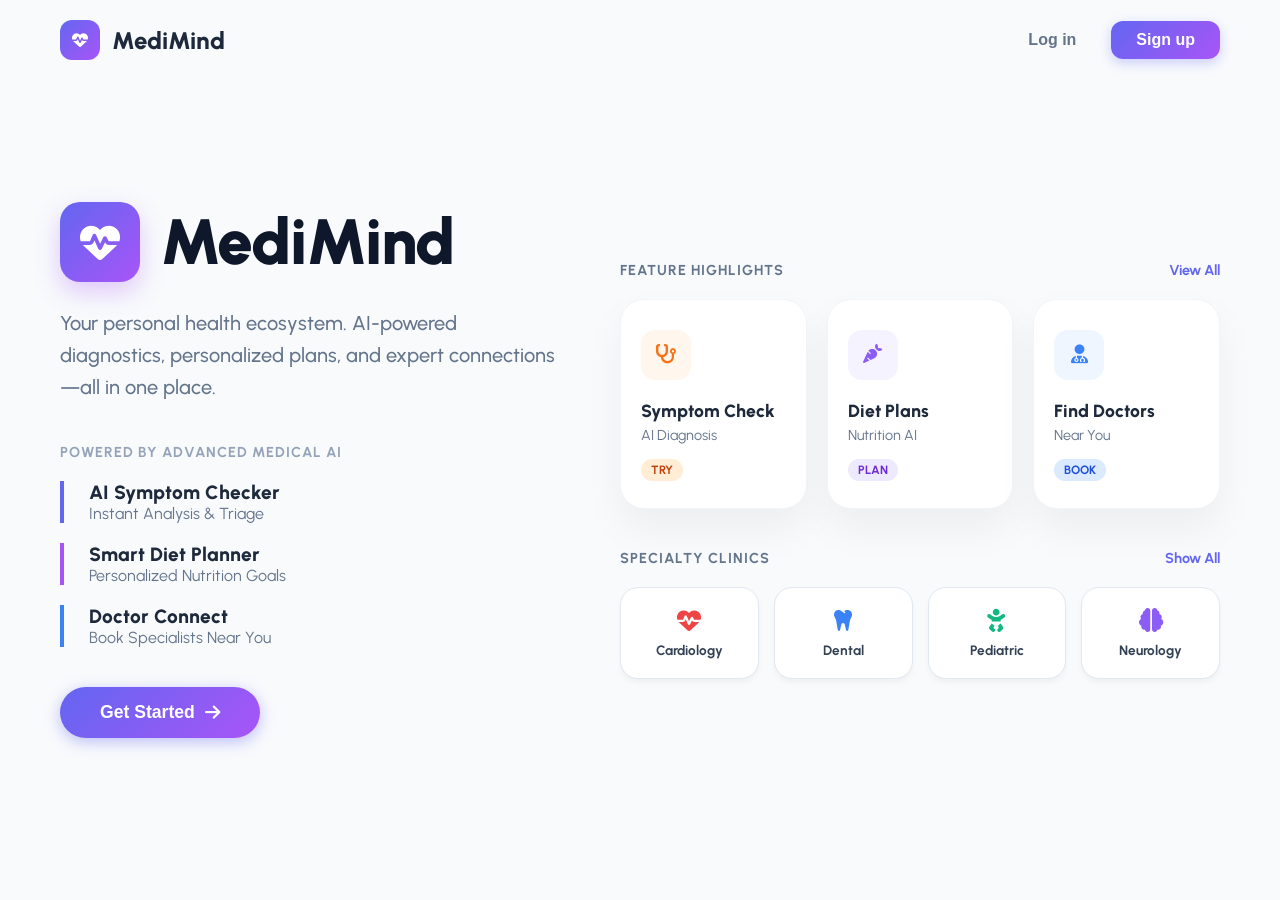
==== commit 85a863d7: "landing page" ====
--- a/index.html
+++ b/index.html
@@ -19,9 +19,173 @@
     </div>
 
     <!-- LOGIN SCREEN - REFRESHED -->
+    <!-- MAIN LANDING SCREEN (LIGHT THEME) -->
+    <div id="main-landing-view"
+        style="width:100vw; height:100vh; background:#f8fafc; overflow-y:auto; position:absolute; top:0; left:0; z-index:3000; display:flex; flex-direction:column;">
+
+        <!-- Header -->
+        <nav style="display:flex; justify-content:space-between; align-items:center; padding: 20px 60px;">
+            <div class="brand-logo-text"
+                style="display:flex; align-items:center; gap:12px; color:#1e293b; font-weight:800; font-size:1.5rem;">
+                <div
+                    style="background:linear-gradient(135deg, #6366f1, #a855f7); color:white; width:40px; height:40px; display:flex; align-items:center; justify-content:center; border-radius:12px; font-size:1rem;">
+                    <i class="fas fa-heart-pulse"></i>
+                </div>
+                MediMind
+            </div>
+            <div style="display:flex; gap:15px; align-items:center;">
+                <button class="btn-outline" onclick="goToRoleSelection('login')"
+                    style="border:none; background:transparent; color:#64748b; font-weight:600; font-size:1rem; cursor:pointer;">Log
+                    in</button>
+                <button class="btn-primary" onclick="goToRoleSelection('signup')"
+                    style="padding:10px 25px; font-size:1rem; box-shadow:0 4px 12px rgba(99, 102, 241, 0.3);">Sign
+                    up</button>
+            </div>
+        </nav>
+
+        <!-- Hero Body -->
+        <div
+            style="flex:1; display:grid; grid-template-columns: 1fr 1.2fr; padding: 0 60px 40px; gap:60px; align-items:center;">
+            <!-- Left Content -->
+            <div>
+                <div style="display:flex; align-items:center; gap:20px; margin-bottom:25px;">
+                    <div
+                        style="width:80px; height:80px; background:linear-gradient(135deg, #6366f1, #a855f7); border-radius:20px; display:flex; align-items:center; justify-content:center; color:white; font-size:2.5rem; box-shadow:0 10px 25px rgba(168, 85, 247, 0.3);">
+                        <i class="fas fa-heart-pulse"></i>
+                    </div>
+                    <h1 style="font-size:4rem; color:#0f172a; font-weight:900; line-height:1; letter-spacing:-1px;">
+                        MediMind</h1>
+                </div>
+                <p
+                    style="font-size:1.25rem; color:#64748b; margin-bottom:40px; line-height:1.6; max-width:550px; font-weight:500;">
+                    Your personal health ecosystem. AI-powered diagnostics, personalized plans, and expert
+                    connections—all in one place.
+                </p>
+
+                <div style="font-size:0.9rem; font-weight:700; color:#94a3b8; letter-spacing:1px; margin-bottom:20px;">
+                    POWERED BY ADVANCED MEDICAL AI</div>
+
+                <div style="margin-bottom:40px;">
+                    <ul style="list-style:none; padding:0;">
+                        <li
+                            style="margin-bottom:20px; padding-left:25px; border-left:4px solid #6366f1; color:#334155;">
+                            <span style="display:block; font-size:1.2rem; font-weight:800; color:#1e293b;">AI Symptom
+                                Checker</span>
+                            <span style="font-size:1rem; color:#64748b;">Instant Analysis & Triage</span>
+                        </li>
+                        <li
+                            style="margin-bottom:20px; padding-left:25px; border-left:4px solid #a855f7; color:#334155;">
+                            <span style="display:block; font-size:1.2rem; font-weight:800; color:#1e293b;">Smart Diet
+                                Planner</span>
+                            <span style="font-size:1rem; color:#64748b;">Personalized Nutrition Goals</span>
+                        </li>
+                        <li
+                            style="margin-bottom:20px; padding-left:25px; border-left:4px solid #3b82f6; color:#334155;">
+                            <span style="display:block; font-size:1.2rem; font-weight:800; color:#1e293b;">Doctor
+                                Connect</span>
+                            <span style="font-size:1rem; color:#64748b;">Book Specialists Near You</span>
+                        </li>
+                    </ul>
+                </div>
+
+                <button class="btn-primary" onclick="goToRoleSelection('signup')"
+                    style="padding:15px 40px; font-size:1.1rem; border-radius:50px; display:inline-flex; align-items:center; gap:10px;">
+                    Get Started <i class="fas fa-arrow-right"></i>
+                </button>
+            </div>
+
+            <!-- Right Content -->
+            <div>
+                <div style="display:flex; justify-content:space-between; align-items:baseline; margin-bottom:20px;">
+                    <h4
+                        style="text-transform:uppercase; font-size:0.9rem; letter-spacing:1px; color:#64748b; font-weight:700;">
+                        Feature Highlights</h4>
+                    <a href="#" style="color:#6366f1; font-weight:700; text-decoration:none; font-size:0.9rem;">View
+                        All</a>
+                </div>
+
+                <div style="display:grid; grid-template-columns: repeat(3, 1fr); gap:20px; margin-bottom:40px;">
+                    <!-- Card 1 -->
+                    <div style="padding:30px 20px; border-radius:24px; background:#fff; box-shadow:0 20px 40px rgba(0,0,0,0.05); border:1px solid #f1f5f9; transition:transform 0.3s; cursor:pointer;"
+                        onmouseover="this.style.transform='translateY(-5px)'"
+                        onmouseout="this.style.transform='translateY(0)'" onclick="goToRoleSelection('signup')">
+                        <div
+                            style="width:50px; height:50px; background:#fff7ed; color:#f97316; border-radius:14px; display:flex; align-items:center; justify-content:center; margin-bottom:20px; font-size:1.2rem;">
+                            <i class="fas fa-stethoscope"></i>
+                        </div>
+                        <h3 style="font-size:1.1rem; margin-bottom:5px; color:#1e293b; font-weight:800;">Symptom Check
+                        </h3>
+                        <p style="font-size:0.9rem; color:#64748b; margin-bottom:15px;">AI Diagnosis</p>
+                        <span
+                            style="font-size:0.75rem; font-weight:700; background:#ffedd5; color:#c2410c; padding:4px 10px; border-radius:20px;">TRY</span>
+                    </div>
+                    <!-- Card 2 -->
+                    <div style="padding:30px 20px; border-radius:24px; background:#fff; box-shadow:0 20px 40px rgba(0,0,0,0.05); border:1px solid #f1f5f9; transition:transform 0.3s; cursor:pointer;"
+                        onmouseover="this.style.transform='translateY(-5px)'"
+                        onmouseout="this.style.transform='translateY(0)'" onclick="goToRoleSelection('signup')">
+                        <div
+                            style="width:50px; height:50px; background:#f5f3ff; color:#8b5cf6; border-radius:14px; display:flex; align-items:center; justify-content:center; margin-bottom:20px; font-size:1.2rem;">
+                            <i class="fas fa-carrot"></i>
+                        </div>
+                        <h3 style="font-size:1.1rem; margin-bottom:5px; color:#1e293b; font-weight:800;">Diet Plans
+                        </h3>
+                        <p style="font-size:0.9rem; color:#64748b; margin-bottom:15px;">Nutrition AI</p>
+                        <span
+                            style="font-size:0.75rem; font-weight:700; background:#ede9fe; color:#6d28d9; padding:4px 10px; border-radius:20px;">PLAN</span>
+                    </div>
+                    <!-- Card 3 -->
+                    <div style="padding:30px 20px; border-radius:24px; background:#fff; box-shadow:0 20px 40px rgba(0,0,0,0.05); border:1px solid #f1f5f9; transition:transform 0.3s; cursor:pointer;"
+                        onmouseover="this.style.transform='translateY(-5px)'"
+                        onmouseout="this.style.transform='translateY(0)'" onclick="goToRoleSelection('signup')">
+                        <div
+                            style="width:50px; height:50px; background:#eff6ff; color:#3b82f6; border-radius:14px; display:flex; align-items:center; justify-content:center; margin-bottom:20px; font-size:1.2rem;">
+                            <i class="fas fa-user-md"></i>
+                        </div>
+                        <h3 style="font-size:1.1rem; margin-bottom:5px; color:#1e293b; font-weight:800;">Find Doctors
+                        </h3>
+                        <p style="font-size:0.9rem; color:#64748b; margin-bottom:15px;">Near You</p>
+                        <span
+                            style="font-size:0.75rem; font-weight:700; background:#dbeafe; color:#1d4ed8; padding:4px 10px; border-radius:20px;">BOOK</span>
+                    </div>
+                </div>
+
+                <div style="display:flex; justify-content:space-between; align-items:baseline; margin-bottom:20px;">
+                    <h4
+                        style="text-transform:uppercase; font-size:0.9rem; letter-spacing:1px; color:#64748b; font-weight:700;">
+                        Specialty Clinics</h4>
+                    <a href="#" style="color:#6366f1; font-weight:700; text-decoration:none; font-size:0.9rem;">Show
+                        All</a>
+                </div>
+
+                <div style="display:grid; grid-template-columns: repeat(4, 1fr); gap:15px;">
+                    <div
+                        style="background:white; padding:20px 10px; border-radius:18px; border:1px solid #e2e8f0; text-align:center; box-shadow:0 4px 6px -1px rgba(0,0,0,0.05);">
+                        <i class="fas fa-heartbeat" style="font-size:1.5rem; color:#ef4444; margin-bottom:10px;"></i>
+                        <div style="font-weight:700; font-size:0.85rem; color:#334155;">Cardiology</div>
+                    </div>
+                    <div
+                        style="background:white; padding:20px 10px; border-radius:18px; border:1px solid #e2e8f0; text-align:center; box-shadow:0 4px 6px -1px rgba(0,0,0,0.05);">
+                        <i class="fas fa-tooth" style="font-size:1.5rem; color:#3b82f6; margin-bottom:10px;"></i>
+                        <div style="font-weight:700; font-size:0.85rem; color:#334155;">Dental</div>
+                    </div>
+                    <div
+                        style="background:white; padding:20px 10px; border-radius:18px; border:1px solid #e2e8f0; text-align:center; box-shadow:0 4px 6px -1px rgba(0,0,0,0.05);">
+                        <i class="fas fa-baby" style="font-size:1.5rem; color:#10b981; margin-bottom:10px;"></i>
+                        <div style="font-weight:700; font-size:0.85rem; color:#334155;">Pediatric</div>
+                    </div>
+                    <div
+                        style="background:white; padding:20px 10px; border-radius:18px; border:1px solid #e2e8f0; text-align:center; box-shadow:0 4px 6px -1px rgba(0,0,0,0.05);">
+                        <i class="fas fa-brain" style="font-size:1.5rem; color:#8b5cf6; margin-bottom:10px;"></i>
+                        <div style="font-weight:700; font-size:0.85rem; color:#334155;">Neurology</div>
+                    </div>
+                </div>
+            </div>
+        </div>
+    </div>
+
     <!-- LANDING / ROLE SELECTION SCREEN -->
     <div id="landing-view"
-        style="display: flex; flex-direction: column; align-items: center; justify-content: center; height: 100vh; width: 100vw; position: absolute; top: 0; left: 0; z-index: 2000;">
+        style="display: none; flex-direction: column; align-items: center; justify-content: center; height: 100vh; width: 100vw; position: absolute; top: 0; left: 0; z-index: 2000;">
         <div class="landing-card">
             <h2 style="color: white; margin-bottom: 10px; font-weight: 700;">Welcome to MediMind</h2>
             <p style="color: #94a3b8; margin-bottom: 30px;">Please select your role to continue</p>
@@ -74,51 +238,73 @@
             </div>
         </div>
 
-        <!-- SIGN UP VIEW -->
-        <div id="signup-view" style="display:none;">
-            <h3 style="text-align: center; margin-bottom: 20px; color: var(--text-main);">Create Account</h3>
+        <div id="signup-view" class="glass-panel login-box"
+            style="display:none; max-width: 600px; background: #1e1e2e; border: 1px solid #2d2d3f; padding: 40px;">
+            <h3 style="text-align: center; margin-bottom: 30px; color: white; font-weight: 700; font-size: 1.5rem;">
+                Create Account</h3>
 
             <div class="form-group">
-                <label>Full Name</label>
-                <input type="text" id="reg-name" placeholder="Enter Name">
-            </div>
+                <label
+                    style="color: #cbd5e1; font-weight: 700; text-transform: uppercase; font-size: 0.8rem; margin-bottom: 8px;">Full
+                    Name</label>
+                <input type="text" id="reg-name" placeholder="Enter Full Name"
+                    style="background: #14141f; border: 1px solid #2d2d44; color: white; padding: 12px; border-radius: 8px;">
+            </div>
+
+            <div style="display: grid; grid-template-columns: 1fr 1fr; gap: 20px;">
+                <div class="form-group">
+                    <label
+                        style="color: #cbd5e1; font-weight: 700; text-transform: uppercase; font-size: 0.8rem; margin-bottom: 8px;">Mobile
+                        Number</label>
+                    <input type="tel" id="reg-mobile" placeholder="Mobile Number"
+                        style="background: #14141f; border: 1px solid #2d2d44; color: white; padding: 12px; border-radius: 8px;">
+                </div>
+                <div class="form-group">
+                    <label
+                        style="color: #cbd5e1; font-weight: 700; text-transform: uppercase; font-size: 0.8rem; margin-bottom: 8px;">Username</label>
+                    <input type="text" id="reg-user" placeholder="Choose Username"
+                        style="background: #14141f; border: 1px solid #2d2d44; color: white; padding: 12px; border-radius: 8px;">
+                </div>
+            </div>
+
             <div class="form-group">
-                <label>Mobile Number</label>
-                <input type="tel" id="reg-mobile" placeholder="Enter Mobile Number">
-            </div>
-            <div class="form-group">
-                <label>Email Address</label>
-                <input type="email" id="reg-email" placeholder="Enter Email Address">
-            </div>
-            <div class="form-group">
-                <label>Username</label>
-                <input type="text" id="reg-user" placeholder="Enter Username">
-            </div>
-            <div class="form-group">
-                <label>Password</label>
-                <input type="password" id="reg-pass" placeholder="Enter Password"
-                    oninput="checkPasswordStrength('reg-pass', 'reg-strength-bar', 'reg-strength-text')">
-
-                <div id="reg-strength-text"
-                    style="font-size: 0.75rem; color: var(--text-secondary); margin-top: 4px; text-align: right; font-weight: 600;">
-                </div>
-            </div>
-            <div class="form-group">
-                <label>Confirm Password</label>
-                <input type="password" id="reg-pass-confirm" placeholder="Confirm Password">
-            </div>
-            <div class="form-group">
-                <label>I am a...</label>
-                <select id="reg-role">
-                    <option value="patient">Patient</option>
-                    <option value="doctor">Doctor</option>
-                </select>
-            </div>
-
-            <button class="btn-primary full-width" onclick="handleSignUp()">Sign Up</button>
-            <div style="text-align: center; margin-top: 20px; font-size: 0.9rem; color: var(--text-secondary);">
+                <label
+                    style="color: #cbd5e1; font-weight: 700; text-transform: uppercase; font-size: 0.8rem; margin-bottom: 8px;">Email
+                    Address</label>
+                <input type="email" id="reg-email" placeholder="name@example.com"
+                    style="background: #14141f; border: 1px solid #2d2d44; color: white; padding: 12px; border-radius: 8px;">
+            </div>
+
+            <div style="display: grid; grid-template-columns: 1fr 1fr; gap: 20px;">
+                <div class="form-group">
+                    <label
+                        style="color: #cbd5e1; font-weight: 700; text-transform: uppercase; font-size: 0.8rem; margin-bottom: 8px;">Password</label>
+                    <input type="password" id="reg-pass" placeholder="Password"
+                        style="background: #14141f; border: 1px solid #2d2d44; color: white; padding: 12px; border-radius: 8px;">
+                </div>
+                <div class="form-group">
+                    <label
+                        style="color: #cbd5e1; font-weight: 700; text-transform: uppercase; font-size: 0.8rem; margin-bottom: 8px;">Confirm</label>
+                    <input type="password" id="reg-pass-confirm" placeholder="Confirm Password"
+                        style="background: #14141f; border: 1px solid #2d2d44; color: white; padding: 12px; border-radius: 8px;">
+                </div>
+            </div>
+
+            <!-- Role is implicit or selectable? Image doesn't show role. User said "when user clicks create account it need to be lice this". 
+                 But system needs role. I will keep it hidden or default to Patient if not visible, OR add a subtle selector.
+                 The Landing Page handles initial role intent IF they came from there. 
+                 But if they click "Create Account" from Login, how do we know the role?
+                 Usage flow: Landing (Select Patient) -> Login (Patient) -> Click Create Account -> Should create Patient.
+                 So we should preserve the `selectedRole` state.
+            -->
+            <input type="hidden" id="reg-role" value="patient">
+
+            <button class="btn-primary full-width" onclick="handleSignUp()"
+                style="background: #6366f1; border: none; padding: 12px; font-weight: 700; margin-top: 20px; border-radius: 8px; font-size: 1rem;">Sign
+                Up</button>
+            <div style="text-align: center; margin-top: 20px; font-size: 0.9rem; color: #94a3b8;">
                 Already have an account? <a href="#" onclick="toggleAuthMode('login')"
-                    style="color:var(--primary); font-weight:700; text-decoration:none;">Login</a>
+                    style="color:#818cf8; font-weight:700; text-decoration:none;">Login</a>
             </div>
         </div>
 
@@ -488,6 +674,10 @@
                         </div>
                         <div class="form-row">
                             <div class="form-group">
+                                <label>Mobile Number</label>
+                                <input type="tel" id="p-mobile" placeholder="+91...">
+                            </div>
+                            <div class="form-group">
                                 <label>Blood Group</label>
                                 <select id="p-blood">
                                     <option value="">Select...</option>
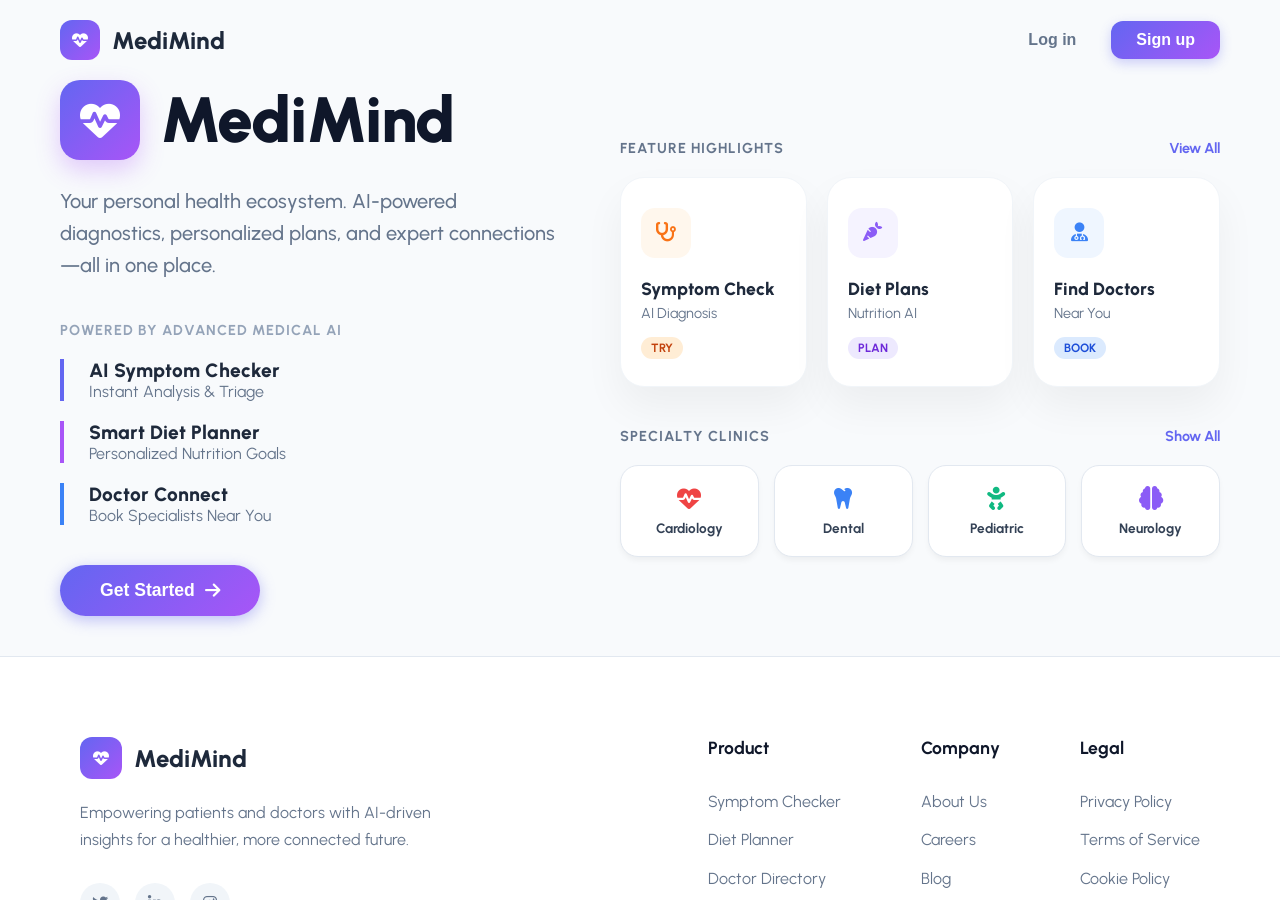
==== commit a909e53d: "footer" ====
--- a/index.html
+++ b/index.html
@@ -181,6 +181,112 @@
                 </div>
             </div>
         </div>
+
+        <!-- Footer -->
+        <footer
+            style="background:white; border-top:1px solid #e2e8f0; padding:80px 80px 40px; margin-top:auto; width:100%;">
+            <div
+                style="display:flex; justify-content:space-between; align-items:flex-start; flex-wrap:wrap; gap:60px; max-width:1400px; margin:0 auto; width:100%;">
+
+                <!-- Brand Col -->
+                <div style="flex: 0 1 400px;">
+                    <div
+                        style="display:flex; align-items:center; gap:12px; color:#1e293b; font-weight:800; font-size:1.5rem; margin-bottom:20px;">
+                        <div
+                            style="background:linear-gradient(135deg, #6366f1, #a855f7); color:white; width:42px; height:42px; display:flex; align-items:center; justify-content:center; border-radius:12px; font-size:1rem;">
+                            <i class="fas fa-heart-pulse"></i>
+                        </div>
+                        MediMind
+                    </div>
+                    <p style="color:#64748b; margin-bottom:30px; line-height:1.7; font-size:1rem;">
+                        Empowering patients and doctors with AI-driven insights for a healthier, more connected future.
+                    </p>
+                    <div style="display:flex; gap:15px;">
+                        <a href="#"
+                            style="width:40px; height:40px; border-radius:50%; background:#f1f5f9; color:#64748b; display:flex; align-items:center; justify-content:center; transition:0.3s;"
+                            onmouseover="this.style.background='#6366f1'; this.style.color='white'"
+                            onmouseout="this.style.background='#f1f5f9'; this.style.color='#64748b'"><i
+                                class="fab fa-twitter"></i></a>
+                        <a href="#"
+                            style="width:40px; height:40px; border-radius:50%; background:#f1f5f9; color:#64748b; display:flex; align-items:center; justify-content:center; transition:0.3s;"
+                            onmouseover="this.style.background='#6366f1'; this.style.color='white'"
+                            onmouseout="this.style.background='#f1f5f9'; this.style.color='#64748b'"><i
+                                class="fab fa-linkedin-in"></i></a>
+                        <a href="#"
+                            style="width:40px; height:40px; border-radius:50%; background:#f1f5f9; color:#64748b; display:flex; align-items:center; justify-content:center; transition:0.3s;"
+                            onmouseover="this.style.background='#6366f1'; this.style.color='white'"
+                            onmouseout="this.style.background='#f1f5f9'; this.style.color='#64748b'"><i
+                                class="fab fa-instagram"></i></a>
+                    </div>
+                </div>
+
+                <!-- Links Section (Pushed to Right / Spaced) -->
+                <div style="display:flex; gap:80px; flex-wrap:wrap; flex:1; justify-content:flex-end;">
+                    <!-- Product -->
+                    <div>
+                        <h4 style="color:#0f172a; font-weight:700; margin-bottom:25px; font-size:1.1rem;">Product</h4>
+                        <ul style="list-style:none; padding:0; color:#64748b; line-height:2.4; font-size:1rem;">
+                            <li><a href="#" onclick="goToRoleSelection('signup')"
+                                    style="text-decoration:none; color:inherit; transition:0.2s;"
+                                    onmouseover="this.style.color='#6366f1'"
+                                    onmouseout="this.style.color='inherit'">Symptom Checker</a></li>
+                            <li><a href="#" onclick="goToRoleSelection('signup')"
+                                    style="text-decoration:none; color:inherit; transition:0.2s;"
+                                    onmouseover="this.style.color='#6366f1'"
+                                    onmouseout="this.style.color='inherit'">Diet Planner</a></li>
+                            <li><a href="#" onclick="goToRoleSelection('signup')"
+                                    style="text-decoration:none; color:inherit; transition:0.2s;"
+                                    onmouseover="this.style.color='#6366f1'"
+                                    onmouseout="this.style.color='inherit'">Doctor Directory</a></li>
+                            <li><a href="#" onclick="goToRoleSelection('signup')"
+                                    style="text-decoration:none; color:inherit; transition:0.2s;"
+                                    onmouseover="this.style.color='#6366f1'" onmouseout="this.style.color='inherit'">For
+                                    Doctors</a></li>
+                        </ul>
+                    </div>
+
+                    <!-- Company -->
+                    <div>
+                        <h4 style="color:#0f172a; font-weight:700; margin-bottom:25px; font-size:1.1rem;">Company</h4>
+                        <ul style="list-style:none; padding:0; color:#64748b; line-height:2.4; font-size:1rem;">
+                            <li><a href="#" style="text-decoration:none; color:inherit; transition:0.2s;"
+                                    onmouseover="this.style.color='#6366f1'"
+                                    onmouseout="this.style.color='inherit'">About Us</a></li>
+                            <li><a href="#" style="text-decoration:none; color:inherit; transition:0.2s;"
+                                    onmouseover="this.style.color='#6366f1'"
+                                    onmouseout="this.style.color='inherit'">Careers</a></li>
+                            <li><a href="#" style="text-decoration:none; color:inherit; transition:0.2s;"
+                                    onmouseover="this.style.color='#6366f1'"
+                                    onmouseout="this.style.color='inherit'">Blog</a></li>
+                            <li><a href="#" style="text-decoration:none; color:inherit; transition:0.2s;"
+                                    onmouseover="this.style.color='#6366f1'"
+                                    onmouseout="this.style.color='inherit'">Contact</a></li>
+                        </ul>
+                    </div>
+
+                    <!-- Legal -->
+                    <div>
+                        <h4 style="color:#0f172a; font-weight:700; margin-bottom:25px; font-size:1.1rem;">Legal</h4>
+                        <ul style="list-style:none; padding:0; color:#64748b; line-height:2.4; font-size:1rem;">
+                            <li><a href="#" style="text-decoration:none; color:inherit; transition:0.2s;"
+                                    onmouseover="this.style.color='#6366f1'"
+                                    onmouseout="this.style.color='inherit'">Privacy Policy</a></li>
+                            <li><a href="#" style="text-decoration:none; color:inherit; transition:0.2s;"
+                                    onmouseover="this.style.color='#6366f1'"
+                                    onmouseout="this.style.color='inherit'">Terms of Service</a></li>
+                            <li><a href="#" style="text-decoration:none; color:inherit; transition:0.2s;"
+                                    onmouseover="this.style.color='#6366f1'"
+                                    onmouseout="this.style.color='inherit'">Cookie Policy</a></li>
+                        </ul>
+                    </div>
+                </div>
+            </div>
+
+            <div
+                style="border-top:1px solid #f1f5f9; margin-top:60px; padding-top:30px; text-align:center; color:#94a3b8; font-size:0.9rem;">
+                &copy; 2026 MediMind Inc. All rights reserved.
+            </div>
+        </footer>
     </div>
 
     <!-- LANDING / ROLE SELECTION SCREEN -->
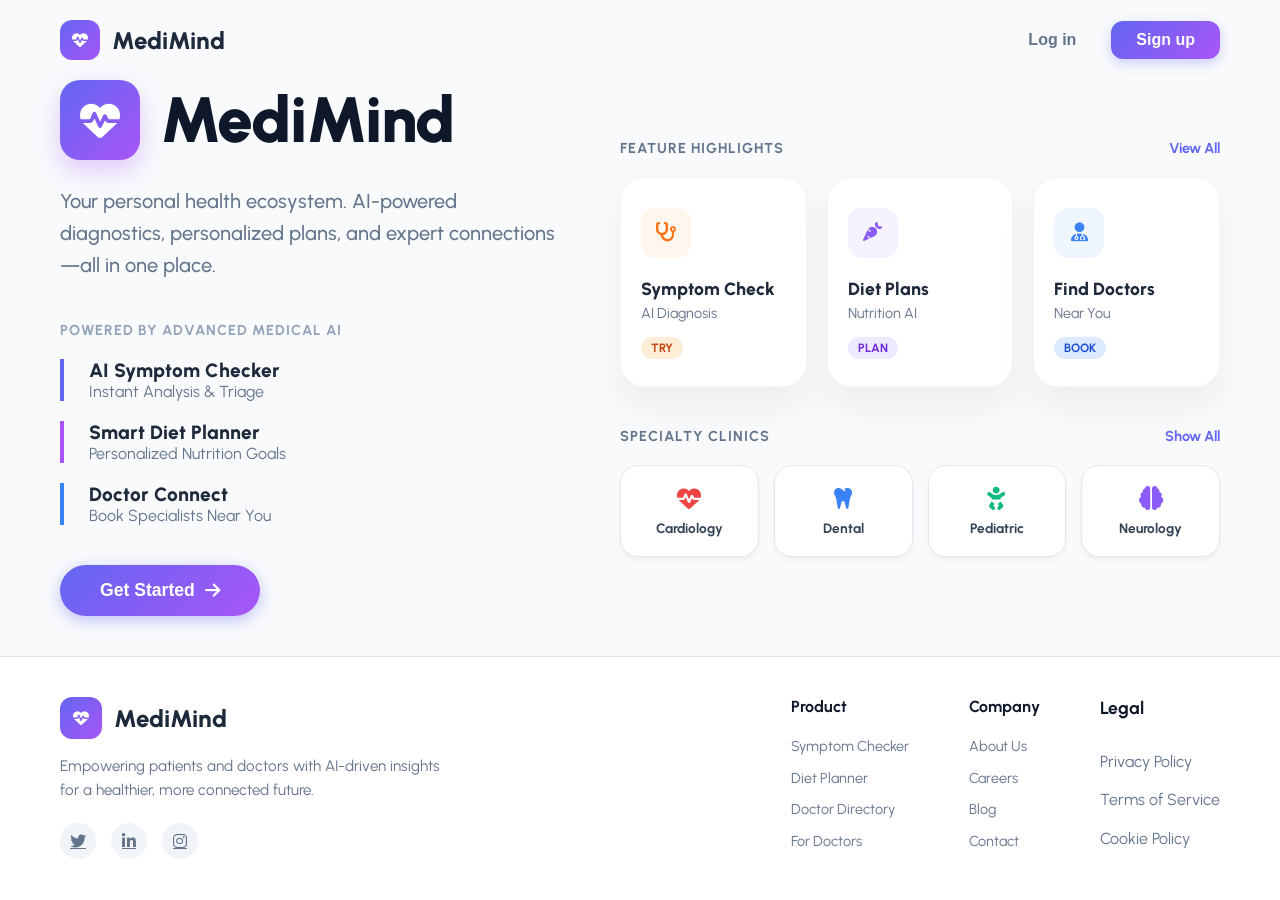
==== commit 3cbd1c40: "footer" ====
--- a/index.html
+++ b/index.html
@@ -184,36 +184,36 @@
 
         <!-- Footer -->
         <footer
-            style="background:white; border-top:1px solid #e2e8f0; padding:80px 80px 40px; margin-top:auto; width:100%;">
+            style="background:white; border-top:1px solid #e2e8f0; padding:40px 60px 20px; margin-top:auto; width:100%;">
             <div
-                style="display:flex; justify-content:space-between; align-items:flex-start; flex-wrap:wrap; gap:60px; max-width:1400px; margin:0 auto; width:100%;">
+                style="display:flex; justify-content:space-between; align-items:flex-start; flex-wrap:wrap; gap:40px; max-width:1400px; margin:0 auto; width:100%;">
 
                 <!-- Brand Col -->
                 <div style="flex: 0 1 400px;">
                     <div
-                        style="display:flex; align-items:center; gap:12px; color:#1e293b; font-weight:800; font-size:1.5rem; margin-bottom:20px;">
+                        style="display:flex; align-items:center; gap:12px; color:#1e293b; font-weight:800; font-size:1.5rem; margin-bottom:15px;">
                         <div
                             style="background:linear-gradient(135deg, #6366f1, #a855f7); color:white; width:42px; height:42px; display:flex; align-items:center; justify-content:center; border-radius:12px; font-size:1rem;">
                             <i class="fas fa-heart-pulse"></i>
                         </div>
                         MediMind
                     </div>
-                    <p style="color:#64748b; margin-bottom:30px; line-height:1.7; font-size:1rem;">
+                    <p style="color:#64748b; margin-bottom:20px; line-height:1.6; font-size:0.95rem;">
                         Empowering patients and doctors with AI-driven insights for a healthier, more connected future.
                     </p>
                     <div style="display:flex; gap:15px;">
                         <a href="#"
-                            style="width:40px; height:40px; border-radius:50%; background:#f1f5f9; color:#64748b; display:flex; align-items:center; justify-content:center; transition:0.3s;"
+                            style="width:36px; height:36px; border-radius:50%; background:#f1f5f9; color:#64748b; display:flex; align-items:center; justify-content:center; transition:0.3s;"
                             onmouseover="this.style.background='#6366f1'; this.style.color='white'"
                             onmouseout="this.style.background='#f1f5f9'; this.style.color='#64748b'"><i
                                 class="fab fa-twitter"></i></a>
                         <a href="#"
-                            style="width:40px; height:40px; border-radius:50%; background:#f1f5f9; color:#64748b; display:flex; align-items:center; justify-content:center; transition:0.3s;"
+                            style="width:36px; height:36px; border-radius:50%; background:#f1f5f9; color:#64748b; display:flex; align-items:center; justify-content:center; transition:0.3s;"
                             onmouseover="this.style.background='#6366f1'; this.style.color='white'"
                             onmouseout="this.style.background='#f1f5f9'; this.style.color='#64748b'"><i
                                 class="fab fa-linkedin-in"></i></a>
                         <a href="#"
-                            style="width:40px; height:40px; border-radius:50%; background:#f1f5f9; color:#64748b; display:flex; align-items:center; justify-content:center; transition:0.3s;"
+                            style="width:36px; height:36px; border-radius:50%; background:#f1f5f9; color:#64748b; display:flex; align-items:center; justify-content:center; transition:0.3s;"
                             onmouseover="this.style.background='#6366f1'; this.style.color='white'"
                             onmouseout="this.style.background='#f1f5f9'; this.style.color='#64748b'"><i
                                 class="fab fa-instagram"></i></a>
@@ -221,11 +221,11 @@
                 </div>
 
                 <!-- Links Section (Pushed to Right / Spaced) -->
-                <div style="display:flex; gap:80px; flex-wrap:wrap; flex:1; justify-content:flex-end;">
+                <div style="display:flex; gap:60px; flex-wrap:wrap; flex:1; justify-content:flex-end;">
                     <!-- Product -->
                     <div>
-                        <h4 style="color:#0f172a; font-weight:700; margin-bottom:25px; font-size:1.1rem;">Product</h4>
-                        <ul style="list-style:none; padding:0; color:#64748b; line-height:2.4; font-size:1rem;">
+                        <h4 style="color:#0f172a; font-weight:700; margin-bottom:15px; font-size:1rem;">Product</h4>
+                        <ul style="list-style:none; padding:0; color:#64748b; line-height:2.2; font-size:0.9rem;">
                             <li><a href="#" onclick="goToRoleSelection('signup')"
                                     style="text-decoration:none; color:inherit; transition:0.2s;"
                                     onmouseover="this.style.color='#6366f1'"
@@ -247,8 +247,8 @@
 
                     <!-- Company -->
                     <div>
-                        <h4 style="color:#0f172a; font-weight:700; margin-bottom:25px; font-size:1.1rem;">Company</h4>
-                        <ul style="list-style:none; padding:0; color:#64748b; line-height:2.4; font-size:1rem;">
+                        <h4 style="color:#0f172a; font-weight:700; margin-bottom:15px; font-size:1rem;">Company</h4>
+                        <ul style="list-style:none; padding:0; color:#64748b; line-height:2.2; font-size:0.9rem;">
                             <li><a href="#" style="text-decoration:none; color:inherit; transition:0.2s;"
                                     onmouseover="this.style.color='#6366f1'"
                                     onmouseout="this.style.color='inherit'">About Us</a></li>
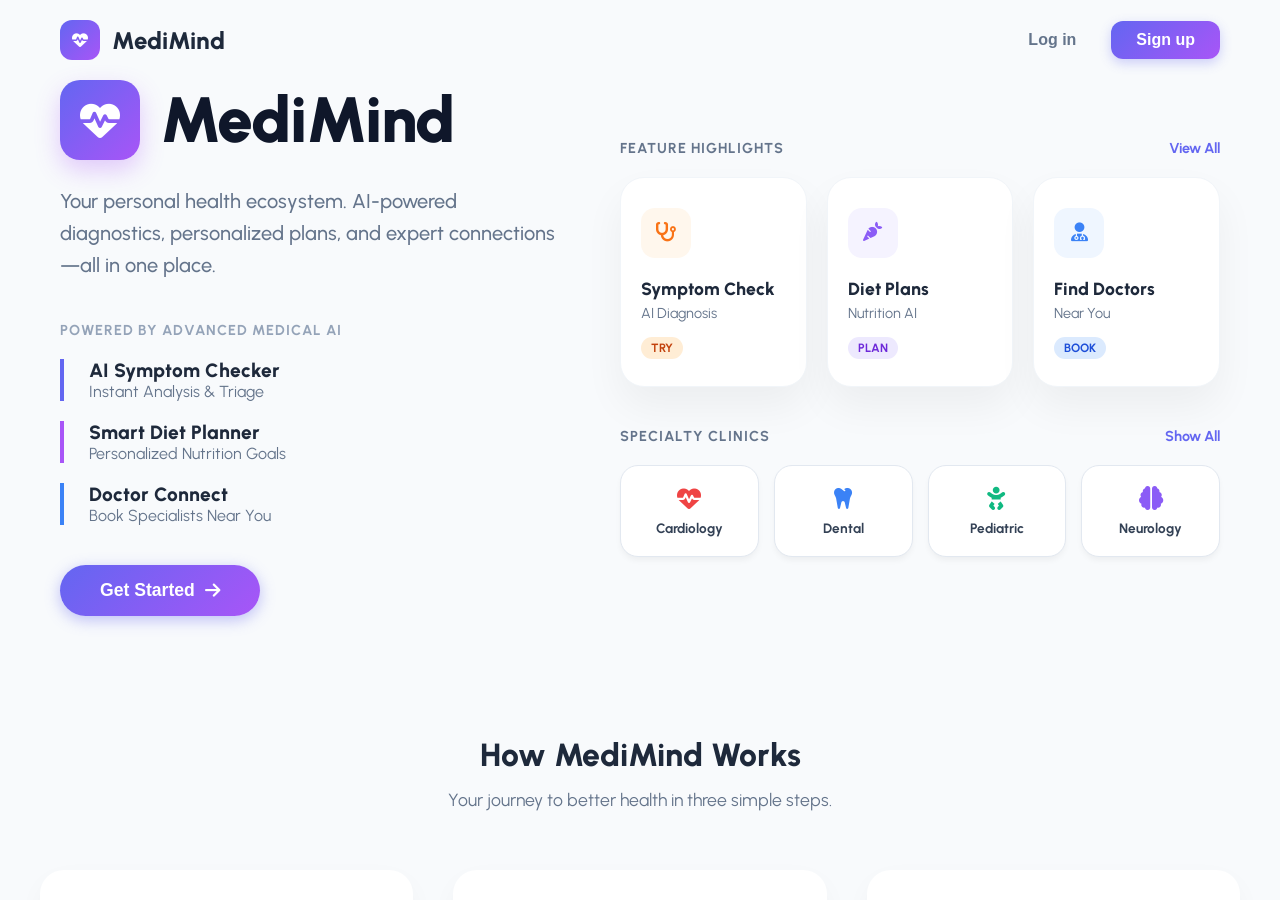
==== commit 53f56505: "landing page  how medimind works" ====
--- a/index.html
+++ b/index.html
@@ -180,7 +180,146 @@
                     </div>
                 </div>
             </div>
+
         </div>
+
+        <!-- 4. How It Works -->
+        <div style="padding:80px 20px; background:#f8fafc; text-align:center;">
+            <div style="max-width:1200px; margin:0 auto;">
+                <h3 style="font-size:2rem; font-weight:800; color:#1e293b; margin-bottom:15px;">How MediMind Works
+                </h3>
+                <p style="color:#64748b; margin-bottom:60px; font-size:1.1rem;">Your journey to better health in
+                    three simple steps.</p>
+
+                <div style="display:grid; grid-template-columns: repeat(3, 1fr); gap:40px;">
+                    <!-- Step 1 -->
+                    <div
+                        style="background:white; padding:40px 30px; border-radius:24px; box-shadow:0 10px 30px -5px rgba(0,0,0,0.05);">
+                        <div
+                            style="width:70px; height:70px; background:#e0e7ff; color:#6366f1; border-radius:20px; display:flex; align-items:center; justify-content:center; font-size:1.8rem; margin:0 auto 25px;">
+                            <i class="fas fa-keyboard"></i>
+                        </div>
+                        <h4 style="font-size:1.2rem; font-weight:700; color:#1e293b; margin-bottom:15px;">1. Enter
+                            Symptoms</h4>
+                        <p style="color:#64748b; line-height:1.6;">Simply type in how you're feeling. Our AI
+                            understands natural language.</p>
+                    </div>
+                    <!-- Step 2 -->
+                    <div
+                        style="background:white; padding:40px 30px; border-radius:24px; box-shadow:0 10px 30px -5px rgba(0,0,0,0.05);">
+                        <div
+                            style="width:70px; height:70px; background:#f3e8ff; color:#a855f7; border-radius:20px; display:flex; align-items:center; justify-content:center; font-size:1.8rem; margin:0 auto 25px;">
+                            <i class="fas fa-brain"></i>
+                        </div>
+                        <h4 style="font-size:1.2rem; font-weight:700; color:#1e293b; margin-bottom:15px;">2. AI
+                            Analysis</h4>
+                        <p style="color:#64748b; line-height:1.6;">Our advanced algorithms analyze your symptoms
+                            against thousands of conditions.</p>
+                    </div>
+                    <!-- Step 3 -->
+                    <div
+                        style="background:white; padding:40px 30px; border-radius:24px; box-shadow:0 10px 30px -5px rgba(0,0,0,0.05);">
+                        <div
+                            style="width:70px; height:70px; background:#dcfce7; color:#10b981; border-radius:20px; display:flex; align-items:center; justify-content:center; font-size:1.8rem; margin:0 auto 25px;">
+                            <i class="fas fa-user-md"></i>
+                        </div>
+                        <h4 style="font-size:1.2rem; font-weight:700; color:#1e293b; margin-bottom:15px;">3. Consult
+                            & Plan</h4>
+                        <p style="color:#64748b; line-height:1.6;">Get immediate diet advice or book an appointment
+                            with a specialist.</p>
+                    </div>
+                </div>
+            </div>
+        </div>
+
+        <!-- 5. Why Choose Us -->
+        <div style="padding:80px 20px; background:white;">
+            <div
+                style="max-width:1200px; margin:0 auto; display:grid; grid-template-columns: 1fr 1fr; gap:60px; align-items:center;">
+                <div>
+                    <h3 style="font-size:2rem; font-weight:800; color:#1e293b; margin-bottom:25px;">Why Choose
+                        MediMind?</h3>
+                    <p style="color:#64748b; margin-bottom:30px; line-height:1.7; font-size:1.05rem;">
+                        We combine cutting-edge artificial intelligence with trusted medical expertise to provide
+                        accurate, reliable, and accessible healthcare solutions for everyone.
+                    </p>
+                    <ul style="list-style:none; padding:0; display:grid; gap:20px;">
+                        <li style="display:flex; align-items:center; gap:15px; font-weight:600; color:#334155;">
+                            <i class="fas fa-check-circle" style="color:#10b981; font-size:1.2rem;"></i> 24/7 AI
+                            Health Assistant
+                        </li>
+                        <li style="display:flex; align-items:center; gap:15px; font-weight:600; color:#334155;">
+                            <i class="fas fa-check-circle" style="color:#10b981; font-size:1.2rem;"></i>
+                            Privacy-First Secure Platform
+                        </li>
+                        <li style="display:flex; align-items:center; gap:15px; font-weight:600; color:#334155;">
+                            <i class="fas fa-check-circle" style="color:#10b981; font-size:1.2rem;"></i> Connect
+                            with Verified Specialists
+                        </li>
+                        <li style="display:flex; align-items:center; gap:15px; font-weight:600; color:#334155;">
+                            <i class="fas fa-check-circle" style="color:#10b981; font-size:1.2rem;"></i> Smart Diet
+                            & Workout Plans
+                        </li>
+                    </ul>
+                </div>
+                <div
+                    style="background:#f1f5f9; border-radius:30px; height:400px; display:flex; align-items:center; justify-content:center;">
+                    <!-- Placeholder for Image -->
+                    <i class="fas fa-shield-virus" style="font-size:8rem; color:#cbd5e1;"></i>
+                </div>
+            </div>
+        </div>
+
+        <!-- 6. FAQ Section -->
+        <div style="padding:80px 20px; background:#f8fafc; text-align:center;">
+            <div style="max-width:800px; margin:0 auto;">
+                <h3 style="font-size:2rem; font-weight:800; color:#1e293b; margin-bottom:50px;">Frequently Asked
+                    Questions</h3>
+
+                <div
+                    style="text-align:left; background:white; padding:30px; border-radius:16px; margin-bottom:20px; box-shadow:0 4px 6px -1px rgba(0,0,0,0.05);">
+                    <h5 style="font-size:1.1rem; font-weight:700; color:#1e293b; margin-bottom:10px;">Is my health
+                        data secure?</h5>
+                    <p style="color:#64748b; line-height:1.6;">Absolutely. We use industry-standard encryption to
+                        ensure your personal health information is private and secure at all times.</p>
+                </div>
+
+                <div
+                    style="text-align:left; background:white; padding:30px; border-radius:16px; margin-bottom:20px; box-shadow:0 4px 6px -1px rgba(0,0,0,0.05);">
+                    <h5 style="font-size:1.1rem; font-weight:700; color:#1e293b; margin-bottom:10px;">Can the AI
+                        prescribe medication?</h5>
+                    <p style="color:#64748b; line-height:1.6;">No. MediMind AI analyzes symptoms and suggests
+                        potential conditions, but it cannot prescribe medication. Always consult a certified doctor
+                        for treatments.</p>
+                </div>
+
+                <div
+                    style="text-align:left; background:white; padding:30px; border-radius:16px; margin-bottom:20px; box-shadow:0 4px 6px -1px rgba(0,0,0,0.05);">
+                    <h5 style="font-size:1.1rem; font-weight:700; color:#1e293b; margin-bottom:10px;">Is MediMind
+                        free to use?</h5>
+                    <p style="color:#64748b; line-height:1.6;">The basic Symptom Checker and Diet Planner are free.
+                        Consultations with doctors and verified reports may incur charges.</p>
+                </div>
+            </div>
+        </div>
+
+        <!-- 7. Final CTA -->
+        <div
+            style="padding:100px 20px; background:linear-gradient(135deg, #6366f1, #a855f7); text-align:center; color:white;">
+            <div style="max-width:800px; margin:0 auto;">
+                <h2 style="font-size:2.5rem; font-weight:800; margin-bottom:20px;">Ready to take control of your
+                    health?</h2>
+                <p style="font-size:1.2rem; opacity:0.9; margin-bottom:40px;">Join thousands of users who trust
+                    MediMind for their daily health insights.</p>
+                <button onclick="goToRoleSelection('signup')"
+                    style="background:white; color:#6366f1; border:none; padding:18px 40px; border-radius:50px; font-weight:800; font-size:1.1rem; cursor:pointer; box-shadow:0 10px 20px rgba(0,0,0,0.2); transition:transform 0.2s;"
+                    onmouseover="this.style.transform='translateY(-3px)'"
+                    onmouseout="this.style.transform='translateY(0)'">
+                    Get Started Now
+                </button>
+            </div>
+        </div>
+
 
         <!-- Footer -->
         <footer
@@ -199,7 +338,8 @@
                         MediMind
                     </div>
                     <p style="color:#64748b; margin-bottom:20px; line-height:1.6; font-size:0.95rem;">
-                        Empowering patients and doctors with AI-driven insights for a healthier, more connected future.
+                        Empowering patients and doctors with AI-driven insights for a healthier, more connected
+                        future.
                     </p>
                     <div style="display:flex; gap:15px;">
                         <a href="#"
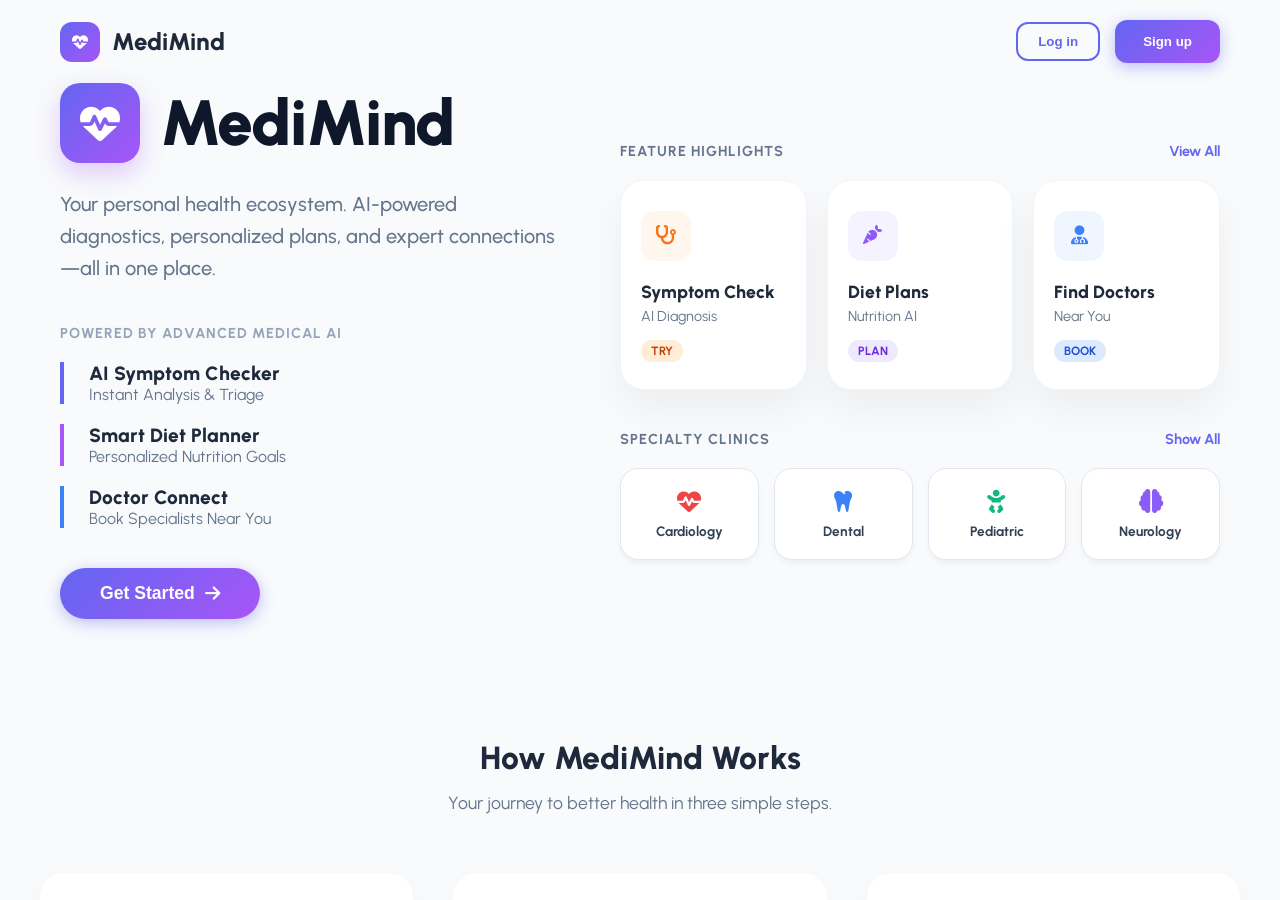
==== commit d58739a3: "Auto adjusts page based on the screen size" ====
--- a/index.html
+++ b/index.html
@@ -20,44 +20,34 @@
 
     <!-- LOGIN SCREEN - REFRESHED -->
     <!-- MAIN LANDING SCREEN (LIGHT THEME) -->
-    <div id="main-landing-view"
-        style="width:100vw; height:100vh; background:#f8fafc; overflow-y:auto; position:absolute; top:0; left:0; z-index:3000; display:flex; flex-direction:column;">
+
+    <div id="main-landing-view" class="landing-view">
 
         <!-- Header -->
-        <nav style="display:flex; justify-content:space-between; align-items:center; padding: 20px 60px;">
-            <div class="brand-logo-text"
-                style="display:flex; align-items:center; gap:12px; color:#1e293b; font-weight:800; font-size:1.5rem;">
-                <div
-                    style="background:linear-gradient(135deg, #6366f1, #a855f7); color:white; width:40px; height:40px; display:flex; align-items:center; justify-content:center; border-radius:12px; font-size:1rem;">
+        <nav class="landing-nav">
+            <div class="brand-logo-text">
+                <div class="brand-logo-icon">
                     <i class="fas fa-heart-pulse"></i>
                 </div>
                 MediMind
             </div>
-            <div style="display:flex; gap:15px; align-items:center;">
-                <button class="btn-outline" onclick="goToRoleSelection('login')"
-                    style="border:none; background:transparent; color:#64748b; font-weight:600; font-size:1rem; cursor:pointer;">Log
-                    in</button>
-                <button class="btn-primary" onclick="goToRoleSelection('signup')"
-                    style="padding:10px 25px; font-size:1rem; box-shadow:0 4px 12px rgba(99, 102, 241, 0.3);">Sign
-                    up</button>
+            <div class="nav-buttons">
+                <button class="btn-outline" onclick="goToRoleSelection('login')">Log in</button>
+                <button class="btn-primary" onclick="goToRoleSelection('signup')">Sign up</button>
             </div>
         </nav>
 
         <!-- Hero Body -->
-        <div
-            style="flex:1; display:grid; grid-template-columns: 1fr 1.2fr; padding: 0 60px 40px; gap:60px; align-items:center;">
+        <div class="landing-hero">
             <!-- Left Content -->
             <div>
-                <div style="display:flex; align-items:center; gap:20px; margin-bottom:25px;">
-                    <div
-                        style="width:80px; height:80px; background:linear-gradient(135deg, #6366f1, #a855f7); border-radius:20px; display:flex; align-items:center; justify-content:center; color:white; font-size:2.5rem; box-shadow:0 10px 25px rgba(168, 85, 247, 0.3);">
+                <div class="hero-title-container">
+                    <div class="hero-icon-box">
                         <i class="fas fa-heart-pulse"></i>
                     </div>
-                    <h1 style="font-size:4rem; color:#0f172a; font-weight:900; line-height:1; letter-spacing:-1px;">
-                        MediMind</h1>
-                </div>
-                <p
-                    style="font-size:1.25rem; color:#64748b; margin-bottom:40px; line-height:1.6; max-width:550px; font-weight:500;">
+                    <h1 class="hero-title">MediMind</h1>
+                </div>
+                <p class="hero-text">
                     Your personal health ecosystem. AI-powered diagnostics, personalized plans, and expert
                     connections—all in one place.
                 </p>
@@ -65,252 +55,184 @@
                 <div style="font-size:0.9rem; font-weight:700; color:#94a3b8; letter-spacing:1px; margin-bottom:20px;">
                     POWERED BY ADVANCED MEDICAL AI</div>
 
-                <div style="margin-bottom:40px;">
-                    <ul style="list-style:none; padding:0;">
-                        <li
-                            style="margin-bottom:20px; padding-left:25px; border-left:4px solid #6366f1; color:#334155;">
-                            <span style="display:block; font-size:1.2rem; font-weight:800; color:#1e293b;">AI Symptom
-                                Checker</span>
+                <div class="hero-features-list">
+                    <ul>
+                        <li style="border-left-color: #6366f1;">
+                            <span style="display:block; font-size:1.2rem; font-weight:800; color:#1e293b;">AI Symptom Checker</span>
                             <span style="font-size:1rem; color:#64748b;">Instant Analysis & Triage</span>
                         </li>
-                        <li
-                            style="margin-bottom:20px; padding-left:25px; border-left:4px solid #a855f7; color:#334155;">
-                            <span style="display:block; font-size:1.2rem; font-weight:800; color:#1e293b;">Smart Diet
-                                Planner</span>
+                        <li style="border-left-color: #a855f7;">
+                            <span style="display:block; font-size:1.2rem; font-weight:800; color:#1e293b;">Smart Diet Planner</span>
                             <span style="font-size:1rem; color:#64748b;">Personalized Nutrition Goals</span>
                         </li>
-                        <li
-                            style="margin-bottom:20px; padding-left:25px; border-left:4px solid #3b82f6; color:#334155;">
-                            <span style="display:block; font-size:1.2rem; font-weight:800; color:#1e293b;">Doctor
-                                Connect</span>
+                        <li style="border-left-color: #3b82f6;">
+                            <span style="display:block; font-size:1.2rem; font-weight:800; color:#1e293b;">Doctor Connect</span>
                             <span style="font-size:1rem; color:#64748b;">Book Specialists Near You</span>
                         </li>
                     </ul>
                 </div>
 
-                <button class="btn-primary" onclick="goToRoleSelection('signup')"
-                    style="padding:15px 40px; font-size:1.1rem; border-radius:50px; display:inline-flex; align-items:center; gap:10px;">
+                <button class="btn-primary hero-btn" onclick="goToRoleSelection('signup')">
                     Get Started <i class="fas fa-arrow-right"></i>
                 </button>
             </div>
 
             <!-- Right Content -->
             <div>
-                <div style="display:flex; justify-content:space-between; align-items:baseline; margin-bottom:20px;">
-                    <h4
-                        style="text-transform:uppercase; font-size:0.9rem; letter-spacing:1px; color:#64748b; font-weight:700;">
+                <div class="feature-section-header">
+                    <h4 style="text-transform:uppercase; font-size:0.9rem; letter-spacing:1px; color:#64748b; font-weight:700;">
                         Feature Highlights</h4>
-                    <a href="#" style="color:#6366f1; font-weight:700; text-decoration:none; font-size:0.9rem;">View
-                        All</a>
-                </div>
-
-                <div style="display:grid; grid-template-columns: repeat(3, 1fr); gap:20px; margin-bottom:40px;">
+                    <a href="#" style="color:#6366f1; font-weight:700; text-decoration:none; font-size:0.9rem;">View All</a>
+                </div>
+
+                <div class="feature-grid">
                     <!-- Card 1 -->
-                    <div style="padding:30px 20px; border-radius:24px; background:#fff; box-shadow:0 20px 40px rgba(0,0,0,0.05); border:1px solid #f1f5f9; transition:transform 0.3s; cursor:pointer;"
-                        onmouseover="this.style.transform='translateY(-5px)'"
-                        onmouseout="this.style.transform='translateY(0)'" onclick="goToRoleSelection('signup')">
-                        <div
-                            style="width:50px; height:50px; background:#fff7ed; color:#f97316; border-radius:14px; display:flex; align-items:center; justify-content:center; margin-bottom:20px; font-size:1.2rem;">
+                    <div class="feature-card" onclick="goToRoleSelection('signup')">
+                        <div style="width:50px; height:50px; background:#fff7ed; color:#f97316; border-radius:14px; display:flex; align-items:center; justify-content:center; margin-bottom:20px; font-size:1.2rem;">
                             <i class="fas fa-stethoscope"></i>
                         </div>
-                        <h3 style="font-size:1.1rem; margin-bottom:5px; color:#1e293b; font-weight:800;">Symptom Check
-                        </h3>
+                        <h3 style="font-size:1.1rem; margin-bottom:5px; color:#1e293b; font-weight:800;">Symptom Check</h3>
                         <p style="font-size:0.9rem; color:#64748b; margin-bottom:15px;">AI Diagnosis</p>
-                        <span
-                            style="font-size:0.75rem; font-weight:700; background:#ffedd5; color:#c2410c; padding:4px 10px; border-radius:20px;">TRY</span>
+                        <span style="font-size:0.75rem; font-weight:700; background:#ffedd5; color:#c2410c; padding:4px 10px; border-radius:20px;">TRY</span>
                     </div>
                     <!-- Card 2 -->
-                    <div style="padding:30px 20px; border-radius:24px; background:#fff; box-shadow:0 20px 40px rgba(0,0,0,0.05); border:1px solid #f1f5f9; transition:transform 0.3s; cursor:pointer;"
-                        onmouseover="this.style.transform='translateY(-5px)'"
-                        onmouseout="this.style.transform='translateY(0)'" onclick="goToRoleSelection('signup')">
-                        <div
-                            style="width:50px; height:50px; background:#f5f3ff; color:#8b5cf6; border-radius:14px; display:flex; align-items:center; justify-content:center; margin-bottom:20px; font-size:1.2rem;">
+                    <div class="feature-card" onclick="goToRoleSelection('signup')">
+                        <div style="width:50px; height:50px; background:#f5f3ff; color:#8b5cf6; border-radius:14px; display:flex; align-items:center; justify-content:center; margin-bottom:20px; font-size:1.2rem;">
                             <i class="fas fa-carrot"></i>
                         </div>
-                        <h3 style="font-size:1.1rem; margin-bottom:5px; color:#1e293b; font-weight:800;">Diet Plans
-                        </h3>
+                        <h3 style="font-size:1.1rem; margin-bottom:5px; color:#1e293b; font-weight:800;">Diet Plans</h3>
                         <p style="font-size:0.9rem; color:#64748b; margin-bottom:15px;">Nutrition AI</p>
-                        <span
-                            style="font-size:0.75rem; font-weight:700; background:#ede9fe; color:#6d28d9; padding:4px 10px; border-radius:20px;">PLAN</span>
+                        <span style="font-size:0.75rem; font-weight:700; background:#ede9fe; color:#6d28d9; padding:4px 10px; border-radius:20px;">PLAN</span>
                     </div>
                     <!-- Card 3 -->
-                    <div style="padding:30px 20px; border-radius:24px; background:#fff; box-shadow:0 20px 40px rgba(0,0,0,0.05); border:1px solid #f1f5f9; transition:transform 0.3s; cursor:pointer;"
-                        onmouseover="this.style.transform='translateY(-5px)'"
-                        onmouseout="this.style.transform='translateY(0)'" onclick="goToRoleSelection('signup')">
-                        <div
-                            style="width:50px; height:50px; background:#eff6ff; color:#3b82f6; border-radius:14px; display:flex; align-items:center; justify-content:center; margin-bottom:20px; font-size:1.2rem;">
+                    <div class="feature-card" onclick="goToRoleSelection('signup')">
+                        <div style="width:50px; height:50px; background:#eff6ff; color:#3b82f6; border-radius:14px; display:flex; align-items:center; justify-content:center; margin-bottom:20px; font-size:1.2rem;">
                             <i class="fas fa-user-md"></i>
                         </div>
-                        <h3 style="font-size:1.1rem; margin-bottom:5px; color:#1e293b; font-weight:800;">Find Doctors
-                        </h3>
+                        <h3 style="font-size:1.1rem; margin-bottom:5px; color:#1e293b; font-weight:800;">Find Doctors</h3>
                         <p style="font-size:0.9rem; color:#64748b; margin-bottom:15px;">Near You</p>
-                        <span
-                            style="font-size:0.75rem; font-weight:700; background:#dbeafe; color:#1d4ed8; padding:4px 10px; border-radius:20px;">BOOK</span>
-                    </div>
-                </div>
-
-                <div style="display:flex; justify-content:space-between; align-items:baseline; margin-bottom:20px;">
-                    <h4
-                        style="text-transform:uppercase; font-size:0.9rem; letter-spacing:1px; color:#64748b; font-weight:700;">
+                        <span style="font-size:0.75rem; font-weight:700; background:#dbeafe; color:#1d4ed8; padding:4px 10px; border-radius:20px;">BOOK</span>
+                    </div>
+                </div>
+
+                <div class="feature-section-header">
+                    <h4 style="text-transform:uppercase; font-size:0.9rem; letter-spacing:1px; color:#64748b; font-weight:700;">
                         Specialty Clinics</h4>
-                    <a href="#" style="color:#6366f1; font-weight:700; text-decoration:none; font-size:0.9rem;">Show
-                        All</a>
-                </div>
-
-                <div style="display:grid; grid-template-columns: repeat(4, 1fr); gap:15px;">
-                    <div
-                        style="background:white; padding:20px 10px; border-radius:18px; border:1px solid #e2e8f0; text-align:center; box-shadow:0 4px 6px -1px rgba(0,0,0,0.05);">
+                    <a href="#" style="color:#6366f1; font-weight:700; text-decoration:none; font-size:0.9rem;">Show All</a>
+                </div>
+
+                <div class="clinic-grid">
+                    <div class="clinic-card">
                         <i class="fas fa-heartbeat" style="font-size:1.5rem; color:#ef4444; margin-bottom:10px;"></i>
                         <div style="font-weight:700; font-size:0.85rem; color:#334155;">Cardiology</div>
                     </div>
-                    <div
-                        style="background:white; padding:20px 10px; border-radius:18px; border:1px solid #e2e8f0; text-align:center; box-shadow:0 4px 6px -1px rgba(0,0,0,0.05);">
+                    <div class="clinic-card">
                         <i class="fas fa-tooth" style="font-size:1.5rem; color:#3b82f6; margin-bottom:10px;"></i>
                         <div style="font-weight:700; font-size:0.85rem; color:#334155;">Dental</div>
                     </div>
-                    <div
-                        style="background:white; padding:20px 10px; border-radius:18px; border:1px solid #e2e8f0; text-align:center; box-shadow:0 4px 6px -1px rgba(0,0,0,0.05);">
+                    <div class="clinic-card">
                         <i class="fas fa-baby" style="font-size:1.5rem; color:#10b981; margin-bottom:10px;"></i>
                         <div style="font-weight:700; font-size:0.85rem; color:#334155;">Pediatric</div>
                     </div>
-                    <div
-                        style="background:white; padding:20px 10px; border-radius:18px; border:1px solid #e2e8f0; text-align:center; box-shadow:0 4px 6px -1px rgba(0,0,0,0.05);">
+                    <div class="clinic-card">
                         <i class="fas fa-brain" style="font-size:1.5rem; color:#8b5cf6; margin-bottom:10px;"></i>
                         <div style="font-weight:700; font-size:0.85rem; color:#334155;">Neurology</div>
                     </div>
                 </div>
             </div>
-
         </div>
 
         <!-- 4. How It Works -->
-        <div style="padding:80px 20px; background:#f8fafc; text-align:center;">
+        <div class="section-container bg-slate">
             <div style="max-width:1200px; margin:0 auto;">
-                <h3 style="font-size:2rem; font-weight:800; color:#1e293b; margin-bottom:15px;">How MediMind Works
-                </h3>
-                <p style="color:#64748b; margin-bottom:60px; font-size:1.1rem;">Your journey to better health in
-                    three simple steps.</p>
-
-                <div style="display:grid; grid-template-columns: repeat(3, 1fr); gap:40px;">
+                <h3 style="font-size:2rem; font-weight:800; color:#1e293b; margin-bottom:15px;">How MediMind Works</h3>
+                <p style="color:#64748b; margin-bottom:60px; font-size:1.1rem;">Your journey to better health in three simple steps.</p>
+
+                <div class="steps-grid">
                     <!-- Step 1 -->
-                    <div
-                        style="background:white; padding:40px 30px; border-radius:24px; box-shadow:0 10px 30px -5px rgba(0,0,0,0.05);">
-                        <div
-                            style="width:70px; height:70px; background:#e0e7ff; color:#6366f1; border-radius:20px; display:flex; align-items:center; justify-content:center; font-size:1.8rem; margin:0 auto 25px;">
+                    <div class="step-card">
+                        <div style="width:70px; height:70px; background:#e0e7ff; color:#6366f1; border-radius:20px; display:flex; align-items:center; justify-content:center; font-size:1.8rem; margin:0 auto 25px;">
                             <i class="fas fa-keyboard"></i>
                         </div>
-                        <h4 style="font-size:1.2rem; font-weight:700; color:#1e293b; margin-bottom:15px;">1. Enter
-                            Symptoms</h4>
-                        <p style="color:#64748b; line-height:1.6;">Simply type in how you're feeling. Our AI
-                            understands natural language.</p>
+                        <h4 style="font-size:1.2rem; font-weight:700; color:#1e293b; margin-bottom:15px;">1. Enter Symptoms</h4>
+                        <p style="color:#64748b; line-height:1.6;">Simply type in how you're feeling. Our AI understands natural language.</p>
                     </div>
                     <!-- Step 2 -->
-                    <div
-                        style="background:white; padding:40px 30px; border-radius:24px; box-shadow:0 10px 30px -5px rgba(0,0,0,0.05);">
-                        <div
-                            style="width:70px; height:70px; background:#f3e8ff; color:#a855f7; border-radius:20px; display:flex; align-items:center; justify-content:center; font-size:1.8rem; margin:0 auto 25px;">
+                    <div class="step-card">
+                        <div style="width:70px; height:70px; background:#f3e8ff; color:#a855f7; border-radius:20px; display:flex; align-items:center; justify-content:center; font-size:1.8rem; margin:0 auto 25px;">
                             <i class="fas fa-brain"></i>
                         </div>
-                        <h4 style="font-size:1.2rem; font-weight:700; color:#1e293b; margin-bottom:15px;">2. AI
-                            Analysis</h4>
-                        <p style="color:#64748b; line-height:1.6;">Our advanced algorithms analyze your symptoms
-                            against thousands of conditions.</p>
+                        <h4 style="font-size:1.2rem; font-weight:700; color:#1e293b; margin-bottom:15px;">2. AI Analysis</h4>
+                        <p style="color:#64748b; line-height:1.6;">Our advanced algorithms analyze your symptoms against thousands of conditions.</p>
                     </div>
                     <!-- Step 3 -->
-                    <div
-                        style="background:white; padding:40px 30px; border-radius:24px; box-shadow:0 10px 30px -5px rgba(0,0,0,0.05);">
-                        <div
-                            style="width:70px; height:70px; background:#dcfce7; color:#10b981; border-radius:20px; display:flex; align-items:center; justify-content:center; font-size:1.8rem; margin:0 auto 25px;">
+                    <div class="step-card">
+                        <div style="width:70px; height:70px; background:#dcfce7; color:#10b981; border-radius:20px; display:flex; align-items:center; justify-content:center; font-size:1.8rem; margin:0 auto 25px;">
                             <i class="fas fa-user-md"></i>
                         </div>
-                        <h4 style="font-size:1.2rem; font-weight:700; color:#1e293b; margin-bottom:15px;">3. Consult
-                            & Plan</h4>
-                        <p style="color:#64748b; line-height:1.6;">Get immediate diet advice or book an appointment
-                            with a specialist.</p>
+                        <h4 style="font-size:1.2rem; font-weight:700; color:#1e293b; margin-bottom:15px;">3. Consult & Plan</h4>
+                        <p style="color:#64748b; line-height:1.6;">Get immediate diet advice or book an appointment with a specialist.</p>
                     </div>
                 </div>
             </div>
         </div>
 
         <!-- 5. Why Choose Us -->
-        <div style="padding:80px 20px; background:white;">
-            <div
-                style="max-width:1200px; margin:0 auto; display:grid; grid-template-columns: 1fr 1fr; gap:60px; align-items:center;">
-                <div>
-                    <h3 style="font-size:2rem; font-weight:800; color:#1e293b; margin-bottom:25px;">Why Choose
-                        MediMind?</h3>
+        <div class="section-container bg-white">
+            <div class="why-us-grid">
+                <div style="text-align: left;">
+                    <h3 style="font-size:2rem; font-weight:800; color:#1e293b; margin-bottom:25px;">Why Choose MediMind?</h3>
                     <p style="color:#64748b; margin-bottom:30px; line-height:1.7; font-size:1.05rem;">
-                        We combine cutting-edge artificial intelligence with trusted medical expertise to provide
-                        accurate, reliable, and accessible healthcare solutions for everyone.
+                        We combine cutting-edge artificial intelligence with trusted medical expertise to provide accurate, reliable, and accessible healthcare solutions for everyone.
                     </p>
                     <ul style="list-style:none; padding:0; display:grid; gap:20px;">
                         <li style="display:flex; align-items:center; gap:15px; font-weight:600; color:#334155;">
-                            <i class="fas fa-check-circle" style="color:#10b981; font-size:1.2rem;"></i> 24/7 AI
-                            Health Assistant
+                            <i class="fas fa-check-circle" style="color:#10b981; font-size:1.2rem;"></i> 24/7 AI Health Assistant
                         </li>
                         <li style="display:flex; align-items:center; gap:15px; font-weight:600; color:#334155;">
-                            <i class="fas fa-check-circle" style="color:#10b981; font-size:1.2rem;"></i>
-                            Privacy-First Secure Platform
+                            <i class="fas fa-check-circle" style="color:#10b981; font-size:1.2rem;"></i> Privacy-First Secure Platform
                         </li>
                         <li style="display:flex; align-items:center; gap:15px; font-weight:600; color:#334155;">
-                            <i class="fas fa-check-circle" style="color:#10b981; font-size:1.2rem;"></i> Connect
-                            with Verified Specialists
+                            <i class="fas fa-check-circle" style="color:#10b981; font-size:1.2rem;"></i> Connect with Verified Specialists
                         </li>
                         <li style="display:flex; align-items:center; gap:15px; font-weight:600; color:#334155;">
-                            <i class="fas fa-check-circle" style="color:#10b981; font-size:1.2rem;"></i> Smart Diet
-                            & Workout Plans
+                            <i class="fas fa-check-circle" style="color:#10b981; font-size:1.2rem;"></i> Smart Diet & Workout Plans
                         </li>
                     </ul>
                 </div>
-                <div
-                    style="background:#f1f5f9; border-radius:30px; height:400px; display:flex; align-items:center; justify-content:center;">
-                    <!-- Placeholder for Image -->
+                <div class="why-us-image-placeholder">
                     <i class="fas fa-shield-virus" style="font-size:8rem; color:#cbd5e1;"></i>
                 </div>
             </div>
         </div>
 
         <!-- 6. FAQ Section -->
-        <div style="padding:80px 20px; background:#f8fafc; text-align:center;">
+        <div class="section-container bg-slate">
+            <div class="faq-grid">
+                <h3 style="font-size:2rem; font-weight:800; color:#1e293b; margin-bottom:50px;">Frequently Asked Questions</h3>
+
+                <div class="faq-item">
+                    <h5 style="font-size:1.1rem; font-weight:700; color:#1e293b; margin-bottom:10px;">Is my health data secure?</h5>
+                    <p style="color:#64748b; line-height:1.6;">Absolutely. We use industry-standard encryption to ensure your personal health information is private and secure at all times.</p>
+                </div>
+
+                <div class="faq-item">
+                    <h5 style="font-size:1.1rem; font-weight:700; color:#1e293b; margin-bottom:10px;">Can the AI prescribe medication?</h5>
+                    <p style="color:#64748b; line-height:1.6;">No. MediMind AI analyzes symptoms and suggests potential conditions, but it cannot prescribe medication. Always consult a certified doctor for treatments.</p>
+                </div>
+
+                <div class="faq-item">
+                    <h5 style="font-size:1.1rem; font-weight:700; color:#1e293b; margin-bottom:10px;">Is MediMind free to use?</h5>
+                    <p style="color:#64748b; line-height:1.6;">The basic Symptom Checker and Diet Planner are free. Consultations with doctors and verified reports may incur charges.</p>
+                </div>
+            </div>
+        </div>
+
+        <!-- 7. Final CTA -->
+        <div class="cta-section">
             <div style="max-width:800px; margin:0 auto;">
-                <h3 style="font-size:2rem; font-weight:800; color:#1e293b; margin-bottom:50px;">Frequently Asked
-                    Questions</h3>
-
-                <div
-                    style="text-align:left; background:white; padding:30px; border-radius:16px; margin-bottom:20px; box-shadow:0 4px 6px -1px rgba(0,0,0,0.05);">
-                    <h5 style="font-size:1.1rem; font-weight:700; color:#1e293b; margin-bottom:10px;">Is my health
-                        data secure?</h5>
-                    <p style="color:#64748b; line-height:1.6;">Absolutely. We use industry-standard encryption to
-                        ensure your personal health information is private and secure at all times.</p>
-                </div>
-
-                <div
-                    style="text-align:left; background:white; padding:30px; border-radius:16px; margin-bottom:20px; box-shadow:0 4px 6px -1px rgba(0,0,0,0.05);">
-                    <h5 style="font-size:1.1rem; font-weight:700; color:#1e293b; margin-bottom:10px;">Can the AI
-                        prescribe medication?</h5>
-                    <p style="color:#64748b; line-height:1.6;">No. MediMind AI analyzes symptoms and suggests
-                        potential conditions, but it cannot prescribe medication. Always consult a certified doctor
-                        for treatments.</p>
-                </div>
-
-                <div
-                    style="text-align:left; background:white; padding:30px; border-radius:16px; margin-bottom:20px; box-shadow:0 4px 6px -1px rgba(0,0,0,0.05);">
-                    <h5 style="font-size:1.1rem; font-weight:700; color:#1e293b; margin-bottom:10px;">Is MediMind
-                        free to use?</h5>
-                    <p style="color:#64748b; line-height:1.6;">The basic Symptom Checker and Diet Planner are free.
-                        Consultations with doctors and verified reports may incur charges.</p>
-                </div>
-            </div>
-        </div>
-
-        <!-- 7. Final CTA -->
-        <div
-            style="padding:100px 20px; background:linear-gradient(135deg, #6366f1, #a855f7); text-align:center; color:white;">
-            <div style="max-width:800px; margin:0 auto;">
-                <h2 style="font-size:2.5rem; font-weight:800; margin-bottom:20px;">Ready to take control of your
-                    health?</h2>
-                <p style="font-size:1.2rem; opacity:0.9; margin-bottom:40px;">Join thousands of users who trust
-                    MediMind for their daily health insights.</p>
+                <h2 style="font-size:2.5rem; font-weight:800; margin-bottom:20px;">Ready to take control of your health?</h2>
+                <p style="font-size:1.2rem; opacity:0.9; margin-bottom:40px;">Join thousands of users who trust MediMind for their daily health insights.</p>
                 <button onclick="goToRoleSelection('signup')"
                     style="background:white; color:#6366f1; border:none; padding:18px 40px; border-radius:50px; font-weight:800; font-size:1.1rem; cursor:pointer; box-shadow:0 10px 20px rgba(0,0,0,0.2); transition:transform 0.2s;"
                     onmouseover="this.style.transform='translateY(-3px)'"
@@ -320,68 +242,37 @@
             </div>
         </div>
 
-
         <!-- Footer -->
-        <footer
-            style="background:white; border-top:1px solid #e2e8f0; padding:40px 60px 20px; margin-top:auto; width:100%;">
-            <div
-                style="display:flex; justify-content:space-between; align-items:flex-start; flex-wrap:wrap; gap:40px; max-width:1400px; margin:0 auto; width:100%;">
-
+        <footer class="footer-main">
+            <div class="footer-content">
                 <!-- Brand Col -->
-                <div style="flex: 0 1 400px;">
-                    <div
-                        style="display:flex; align-items:center; gap:12px; color:#1e293b; font-weight:800; font-size:1.5rem; margin-bottom:15px;">
-                        <div
-                            style="background:linear-gradient(135deg, #6366f1, #a855f7); color:white; width:42px; height:42px; display:flex; align-items:center; justify-content:center; border-radius:12px; font-size:1rem;">
+                <div class="footer-brand-col">
+                    <div class="brand-logo-text" style="margin-bottom:15px;">
+                        <div class="brand-logo-icon" style="width:42px; height:42px;">
                             <i class="fas fa-heart-pulse"></i>
                         </div>
                         MediMind
                     </div>
                     <p style="color:#64748b; margin-bottom:20px; line-height:1.6; font-size:0.95rem;">
-                        Empowering patients and doctors with AI-driven insights for a healthier, more connected
-                        future.
+                        Empowering patients and doctors with AI-driven insights for a healthier, more connected future.
                     </p>
-                    <div style="display:flex; gap:15px;">
-                        <a href="#"
-                            style="width:36px; height:36px; border-radius:50%; background:#f1f5f9; color:#64748b; display:flex; align-items:center; justify-content:center; transition:0.3s;"
-                            onmouseover="this.style.background='#6366f1'; this.style.color='white'"
-                            onmouseout="this.style.background='#f1f5f9'; this.style.color='#64748b'"><i
-                                class="fab fa-twitter"></i></a>
-                        <a href="#"
-                            style="width:36px; height:36px; border-radius:50%; background:#f1f5f9; color:#64748b; display:flex; align-items:center; justify-content:center; transition:0.3s;"
-                            onmouseover="this.style.background='#6366f1'; this.style.color='white'"
-                            onmouseout="this.style.background='#f1f5f9'; this.style.color='#64748b'"><i
-                                class="fab fa-linkedin-in"></i></a>
-                        <a href="#"
-                            style="width:36px; height:36px; border-radius:50%; background:#f1f5f9; color:#64748b; display:flex; align-items:center; justify-content:center; transition:0.3s;"
-                            onmouseover="this.style.background='#6366f1'; this.style.color='white'"
-                            onmouseout="this.style.background='#f1f5f9'; this.style.color='#64748b'"><i
-                                class="fab fa-instagram"></i></a>
-                    </div>
-                </div>
-
-                <!-- Links Section (Pushed to Right / Spaced) -->
-                <div style="display:flex; gap:60px; flex-wrap:wrap; flex:1; justify-content:flex-end;">
+                    <div style="display:flex; gap:15px;" class="social-links">
+                        <a href="#" style="width:36px; height:36px; border-radius:50%; background:#f1f5f9; color:#64748b; display:flex; align-items:center; justify-content:center; transition:0.3s;" onmouseover="this.style.background='#6366f1'; this.style.color='white'" onmouseout="this.style.background='#f1f5f9'; this.style.color='#64748b'"><i class="fab fa-twitter"></i></a>
+                        <a href="#" style="width:36px; height:36px; border-radius:50%; background:#f1f5f9; color:#64748b; display:flex; align-items:center; justify-content:center; transition:0.3s;" onmouseover="this.style.background='#6366f1'; this.style.color='white'" onmouseout="this.style.background='#f1f5f9'; this.style.color='#64748b'"><i class="fab fa-linkedin-in"></i></a>
+                        <a href="#" style="width:36px; height:36px; border-radius:50%; background:#f1f5f9; color:#64748b; display:flex; align-items:center; justify-content:center; transition:0.3s;" onmouseover="this.style.background='#6366f1'; this.style.color='white'" onmouseout="this.style.background='#f1f5f9'; this.style.color='#64748b'"><i class="fab fa-instagram"></i></a>
+                    </div>
+                </div>
+
+                <!-- Links Section -->
+                <div class="footer-links-col">
                     <!-- Product -->
                     <div>
                         <h4 style="color:#0f172a; font-weight:700; margin-bottom:15px; font-size:1rem;">Product</h4>
                         <ul style="list-style:none; padding:0; color:#64748b; line-height:2.2; font-size:0.9rem;">
-                            <li><a href="#" onclick="goToRoleSelection('signup')"
-                                    style="text-decoration:none; color:inherit; transition:0.2s;"
-                                    onmouseover="this.style.color='#6366f1'"
-                                    onmouseout="this.style.color='inherit'">Symptom Checker</a></li>
-                            <li><a href="#" onclick="goToRoleSelection('signup')"
-                                    style="text-decoration:none; color:inherit; transition:0.2s;"
-                                    onmouseover="this.style.color='#6366f1'"
-                                    onmouseout="this.style.color='inherit'">Diet Planner</a></li>
-                            <li><a href="#" onclick="goToRoleSelection('signup')"
-                                    style="text-decoration:none; color:inherit; transition:0.2s;"
-                                    onmouseover="this.style.color='#6366f1'"
-                                    onmouseout="this.style.color='inherit'">Doctor Directory</a></li>
-                            <li><a href="#" onclick="goToRoleSelection('signup')"
-                                    style="text-decoration:none; color:inherit; transition:0.2s;"
-                                    onmouseover="this.style.color='#6366f1'" onmouseout="this.style.color='inherit'">For
-                                    Doctors</a></li>
+                            <li><a href="#" onclick="goToRoleSelection('signup')">Symptom Checker</a></li>
+                            <li><a href="#" onclick="goToRoleSelection('signup')">Diet Planner</a></li>
+                            <li><a href="#" onclick="goToRoleSelection('signup')">Doctor Directory</a></li>
+                            <li><a href="#" onclick="goToRoleSelection('signup')">For Doctors</a></li>
                         </ul>
                     </div>
 
@@ -389,18 +280,10 @@
                     <div>
                         <h4 style="color:#0f172a; font-weight:700; margin-bottom:15px; font-size:1rem;">Company</h4>
                         <ul style="list-style:none; padding:0; color:#64748b; line-height:2.2; font-size:0.9rem;">
-                            <li><a href="#" style="text-decoration:none; color:inherit; transition:0.2s;"
-                                    onmouseover="this.style.color='#6366f1'"
-                                    onmouseout="this.style.color='inherit'">About Us</a></li>
-                            <li><a href="#" style="text-decoration:none; color:inherit; transition:0.2s;"
-                                    onmouseover="this.style.color='#6366f1'"
-                                    onmouseout="this.style.color='inherit'">Careers</a></li>
-                            <li><a href="#" style="text-decoration:none; color:inherit; transition:0.2s;"
-                                    onmouseover="this.style.color='#6366f1'"
-                                    onmouseout="this.style.color='inherit'">Blog</a></li>
-                            <li><a href="#" style="text-decoration:none; color:inherit; transition:0.2s;"
-                                    onmouseover="this.style.color='#6366f1'"
-                                    onmouseout="this.style.color='inherit'">Contact</a></li>
+                            <li><a href="#">About Us</a></li>
+                            <li><a href="#">Careers</a></li>
+                            <li><a href="#">Blog</a></li>
+                            <li><a href="#">Contact</a></li>
                         </ul>
                     </div>
 
@@ -408,28 +291,21 @@
                     <div>
                         <h4 style="color:#0f172a; font-weight:700; margin-bottom:25px; font-size:1.1rem;">Legal</h4>
                         <ul style="list-style:none; padding:0; color:#64748b; line-height:2.4; font-size:1rem;">
-                            <li><a href="#" style="text-decoration:none; color:inherit; transition:0.2s;"
-                                    onmouseover="this.style.color='#6366f1'"
-                                    onmouseout="this.style.color='inherit'">Privacy Policy</a></li>
-                            <li><a href="#" style="text-decoration:none; color:inherit; transition:0.2s;"
-                                    onmouseover="this.style.color='#6366f1'"
-                                    onmouseout="this.style.color='inherit'">Terms of Service</a></li>
-                            <li><a href="#" style="text-decoration:none; color:inherit; transition:0.2s;"
-                                    onmouseover="this.style.color='#6366f1'"
-                                    onmouseout="this.style.color='inherit'">Cookie Policy</a></li>
+                            <li><a href="#">Privacy Policy</a></li>
+                            <li><a href="#">Terms of Service</a></li>
+                            <li><a href="#">Cookie Policy</a></li>
                         </ul>
                     </div>
                 </div>
             </div>
 
-            <div
-                style="border-top:1px solid #f1f5f9; margin-top:60px; padding-top:30px; text-align:center; color:#94a3b8; font-size:0.9rem;">
+            <div style="border-top:1px solid #f1f5f9; margin-top:60px; padding-top:30px; text-align:center; color:#94a3b8; font-size:0.9rem;">
                 &copy; 2026 MediMind Inc. All rights reserved.
             </div>
         </footer>
     </div>
 
-    <!-- LANDING / ROLE SELECTION SCREEN -->
+<!-- LANDING / ROLE SELECTION SCREEN -->
     <div id="landing-view"
         style="display: none; flex-direction: column; align-items: center; justify-content: center; height: 100vh; width: 100vw; position: absolute; top: 0; left: 0; z-index: 2000;">
         <div class="landing-card">
--- a/style.css
+++ b/style.css
@@ -2585,4 +2585,369 @@
 
 .landing-role-btn:hover .landing-role-title {
     color: white;
+}
+
+/* --- RESPONSIVE LANDING PAGE STYLES (Refactored from Inline) --- */
+.landing-view {
+    width: 100vw;
+    height: 100vh;
+    background: #f8fafc;
+    overflow-y: auto;
+    position: fixed;
+    top: 0;
+    left: 0;
+    z-index: 3000;
+    display: flex;
+    flex-direction: column;
+}
+
+.landing-nav {
+    display: flex;
+    justify-content: space-between;
+    align-items: center;
+    padding: 20px 60px;
+}
+
+.brand-logo-text {
+    display: flex;
+    align-items: center;
+    gap: 12px;
+    color: #1e293b;
+    font-weight: 800;
+    font-size: 1.5rem;
+}
+
+.brand-logo-icon {
+    background: linear-gradient(135deg, #6366f1, #a855f7);
+    color: white;
+    width: 40px;
+    height: 40px;
+    display: flex;
+    align-items: center;
+    justify-content: center;
+    border-radius: 12px;
+    font-size: 1rem;
+}
+
+.nav-buttons {
+    display: flex;
+    gap: 15px;
+    align-items: center;
+}
+
+.landing-hero {
+    flex: 1;
+    display: grid;
+    grid-template-columns: 1fr 1.2fr;
+    padding: 0 60px 40px;
+    gap: 60px;
+    align-items: center;
+}
+
+.hero-title-container {
+    display: flex;
+    align-items: center;
+    gap: 20px;
+    margin-bottom: 25px;
+}
+
+.hero-icon-box {
+    width: 80px;
+    height: 80px;
+    background: linear-gradient(135deg, #6366f1, #a855f7);
+    border-radius: 20px;
+    display: flex;
+    align-items: center;
+    justify-content: center;
+    color: white;
+    font-size: 2.5rem;
+    box-shadow: 0 10px 25px rgba(168, 85, 247, 0.3);
+}
+
+.hero-title {
+    font-size: 4rem;
+    color: #0f172a;
+    font-weight: 900;
+    line-height: 1;
+    letter-spacing: -1px;
+}
+
+.hero-text {
+    font-size: 1.25rem;
+    color: #64748b;
+    margin-bottom: 40px;
+    line-height: 1.6;
+    max-width: 550px;
+    font-weight: 500;
+}
+
+.hero-features-list {
+    margin-bottom: 40px;
+}
+
+.hero-features-list ul {
+    list-style: none;
+    padding: 0;
+}
+
+.hero-features-list li {
+    margin-bottom: 20px;
+    padding-left: 25px;
+    color: #334155;
+    border-left: 4px solid #6366f1;
+    /* Default, overridden inline if needed but better here? The inline styles used different colors. I'll keep the inline colors or add classes for them later if needed. For now basic style. */
+}
+
+.hero-btn {
+    padding: 15px 40px;
+    font-size: 1.1rem;
+    border-radius: 50px;
+    display: inline-flex;
+    align-items: center;
+    gap: 10px;
+}
+
+/* Feature Grid (Right Side) */
+.feature-section-header {
+    display: flex;
+    justify-content: space-between;
+    align-items: baseline;
+    margin-bottom: 20px;
+}
+
+.feature-grid {
+    display: grid;
+    grid-template-columns: repeat(3, 1fr);
+    gap: 20px;
+    margin-bottom: 40px;
+}
+
+.feature-card {
+    padding: 30px 20px;
+    border-radius: 24px;
+    background: #fff;
+    box-shadow: 0 20px 40px rgba(0, 0, 0, 0.05);
+    border: 1px solid #f1f5f9;
+    transition: transform 0.3s;
+    cursor: pointer;
+}
+
+.feature-card:hover {
+    transform: translateY(-5px);
+}
+
+.clinic-grid {
+    display: grid;
+    grid-template-columns: repeat(4, 1fr);
+    gap: 15px;
+}
+
+.clinic-card {
+    background: white;
+    padding: 20px 10px;
+    border-radius: 18px;
+    border: 1px solid #e2e8f0;
+    text-align: center;
+    box-shadow: 0 4px 6px -1px rgba(0, 0, 0, 0.05);
+}
+
+/* Section Containers */
+.section-container {
+    padding: 80px 20px;
+    text-align: center;
+}
+
+.bg-slate {
+    background: #f8fafc;
+}
+
+.bg-white {
+    background: white;
+}
+
+.steps-grid {
+    display: grid;
+    grid-template-columns: repeat(3, 1fr);
+    gap: 40px;
+}
+
+.step-card {
+    background: white;
+    padding: 40px 30px;
+    border-radius: 24px;
+    box-shadow: 0 10px 30px -5px rgba(0, 0, 0, 0.05);
+}
+
+.why-us-grid {
+    max-width: 1200px;
+    margin: 0 auto;
+    display: grid;
+    grid-template-columns: 1fr 1fr;
+    gap: 60px;
+    align-items: center;
+}
+
+.why-us-image-placeholder {
+    background: #f1f5f9;
+    border-radius: 30px;
+    height: 400px;
+    display: flex;
+    align-items: center;
+    justify-content: center;
+}
+
+.faq-grid {
+    max-width: 800px;
+    margin: 0 auto;
+}
+
+.faq-item {
+    text-align: left;
+    background: white;
+    padding: 30px;
+    border-radius: 16px;
+    margin-bottom: 20px;
+    box-shadow: 0 4px 6px -1px rgba(0, 0, 0, 0.05);
+}
+
+.cta-section {
+    padding: 100px 20px;
+    background: linear-gradient(135deg, #6366f1, #a855f7);
+    text-align: center;
+    color: white;
+}
+
+.footer-main {
+    background: white;
+    border-top: 1px solid #e2e8f0;
+    padding: 40px 60px 20px;
+    margin-top: auto;
+    width: 100%;
+}
+
+.footer-content {
+    display: flex;
+    justify-content: space-between;
+    align-items: flex-start;
+    flex-wrap: wrap;
+    gap: 40px;
+    max-width: 1400px;
+    margin: 0 auto;
+    width: 100%;
+}
+
+.footer-links-col {
+    display: flex;
+    gap: 60px;
+    flex-wrap: wrap;
+    flex: 1;
+    justify-content: flex-end;
+}
+
+/* --- RESPONSIVE ADJUSTMENTS --- */
+@media (max-width: 1024px) {
+    .landing-hero {
+        grid-template-columns: 1fr;
+        text-align: center;
+        gap: 40px;
+    }
+
+    .hero-title-container {
+        justify-content: center;
+    }
+
+    .hero-text {
+        margin: 0 auto 40px;
+    }
+
+    .hero-features-list ul {
+        display: inline-block;
+        text-align: left;
+    }
+
+    .feature-grid {
+        grid-template-columns: repeat(2, 1fr);
+    }
+
+    .why-us-grid {
+        grid-template-columns: 1fr;
+    }
+
+    .why-us-image-placeholder {
+        height: 300px;
+    }
+}
+
+@media (max-width: 768px) {
+    .landing-nav {
+        padding: 20px;
+    }
+
+    .landing-hero {
+        padding: 20px;
+    }
+
+    .hero-title {
+        font-size: 2.5rem;
+    }
+
+    .feature-grid {
+        grid-template-columns: 1fr;
+    }
+
+    .clinic-grid {
+        grid-template-columns: repeat(2, 1fr);
+    }
+
+    .steps-grid {
+        grid-template-columns: 1fr;
+    }
+
+    .footer-content {
+        flex-direction: column;
+        align-items: center;
+        text-align: center;
+    }
+
+    .footer-brand-col {
+        flex: auto;
+        width: 100%;
+    }
+
+    .footer-links-col {
+        justify-content: center;
+        gap: 30px;
+    }
+
+    .social-links {
+        justify-content: center;
+        margin-top: 20px;
+    }
+}
+
+@media (max-width: 480px) {
+    .hero-title {
+        font-size: 2rem;
+    }
+
+    .hero-icon-box {
+        width: 60px;
+        height: 60px;
+        font-size: 2rem;
+    }
+
+    .clinic-grid {
+        grid-template-columns: 1fr;
+    }
+
+    .footer-links-col {
+        flex-direction: column;
+        gap: 20px;
+    }
+
+    /* Login Box Adjustment */
+    .login-box {
+        padding: 25px;
+        width: 95%;
+    }
 }
